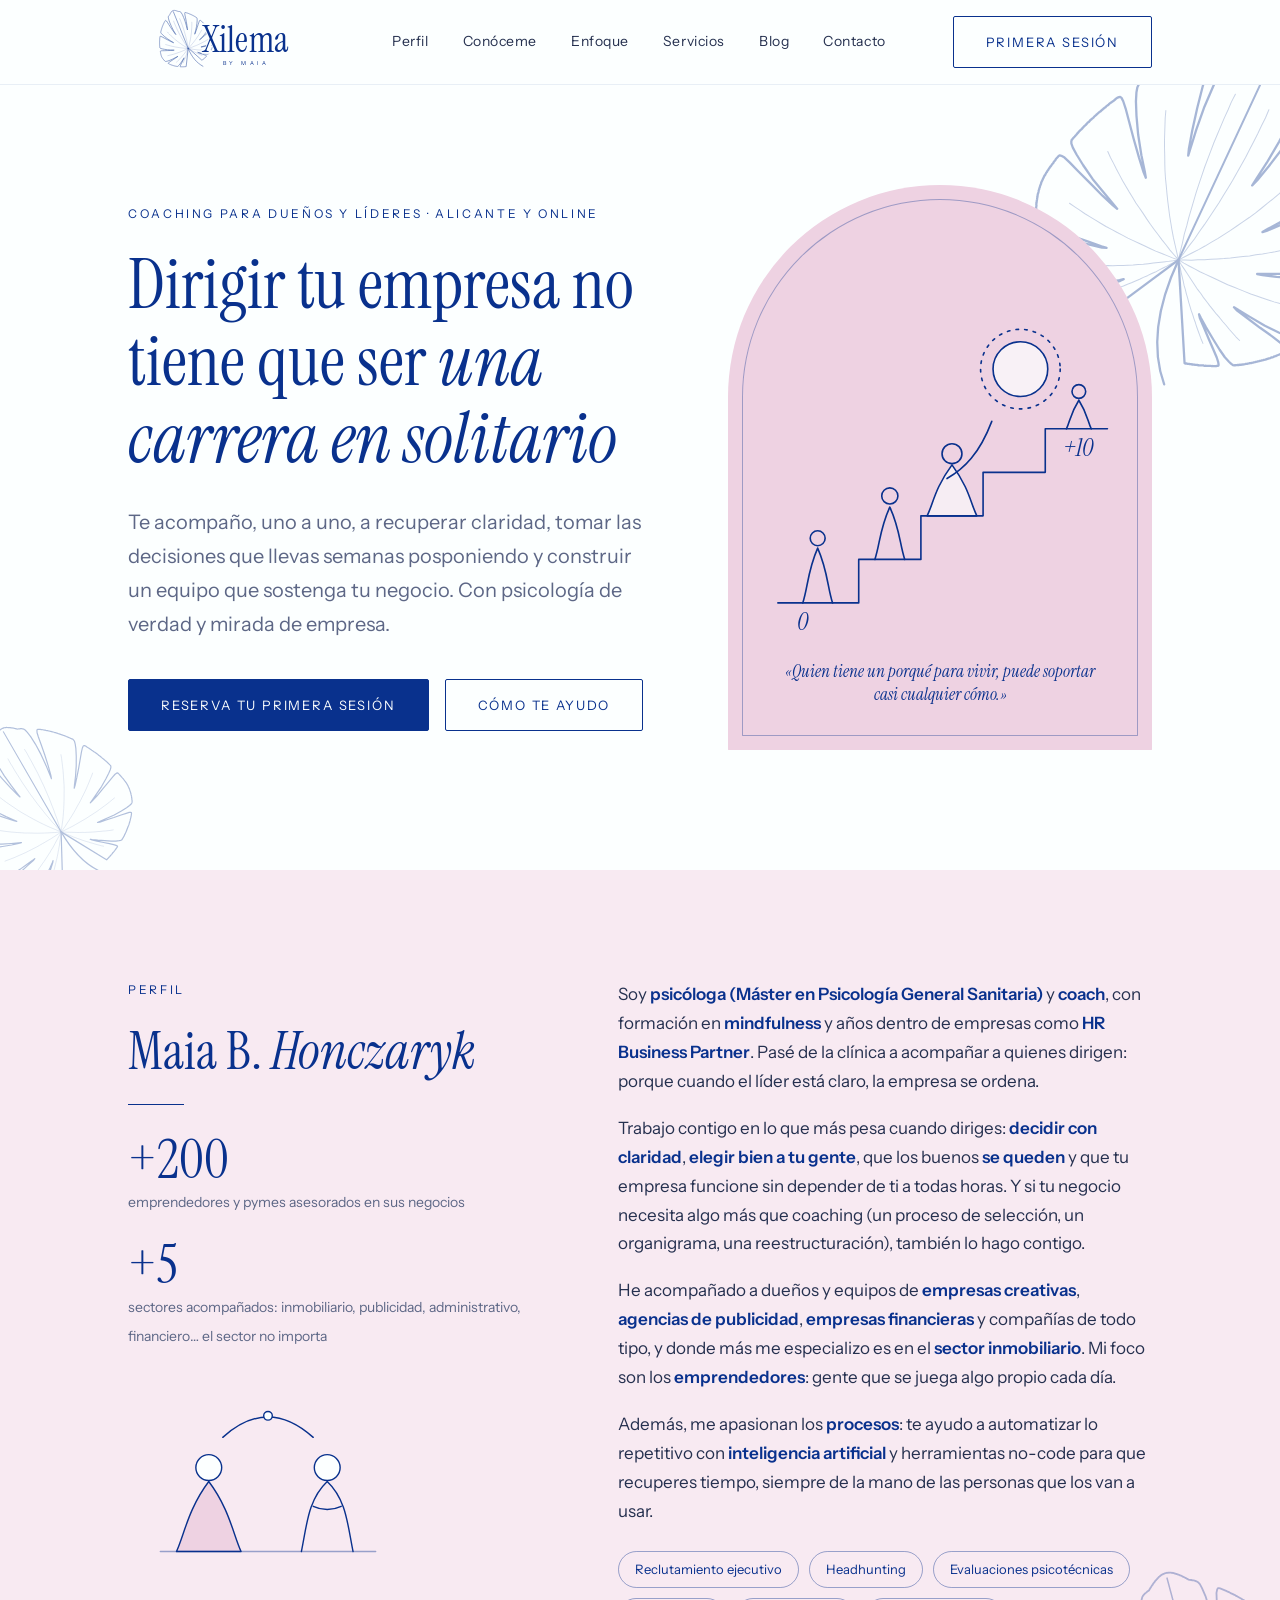
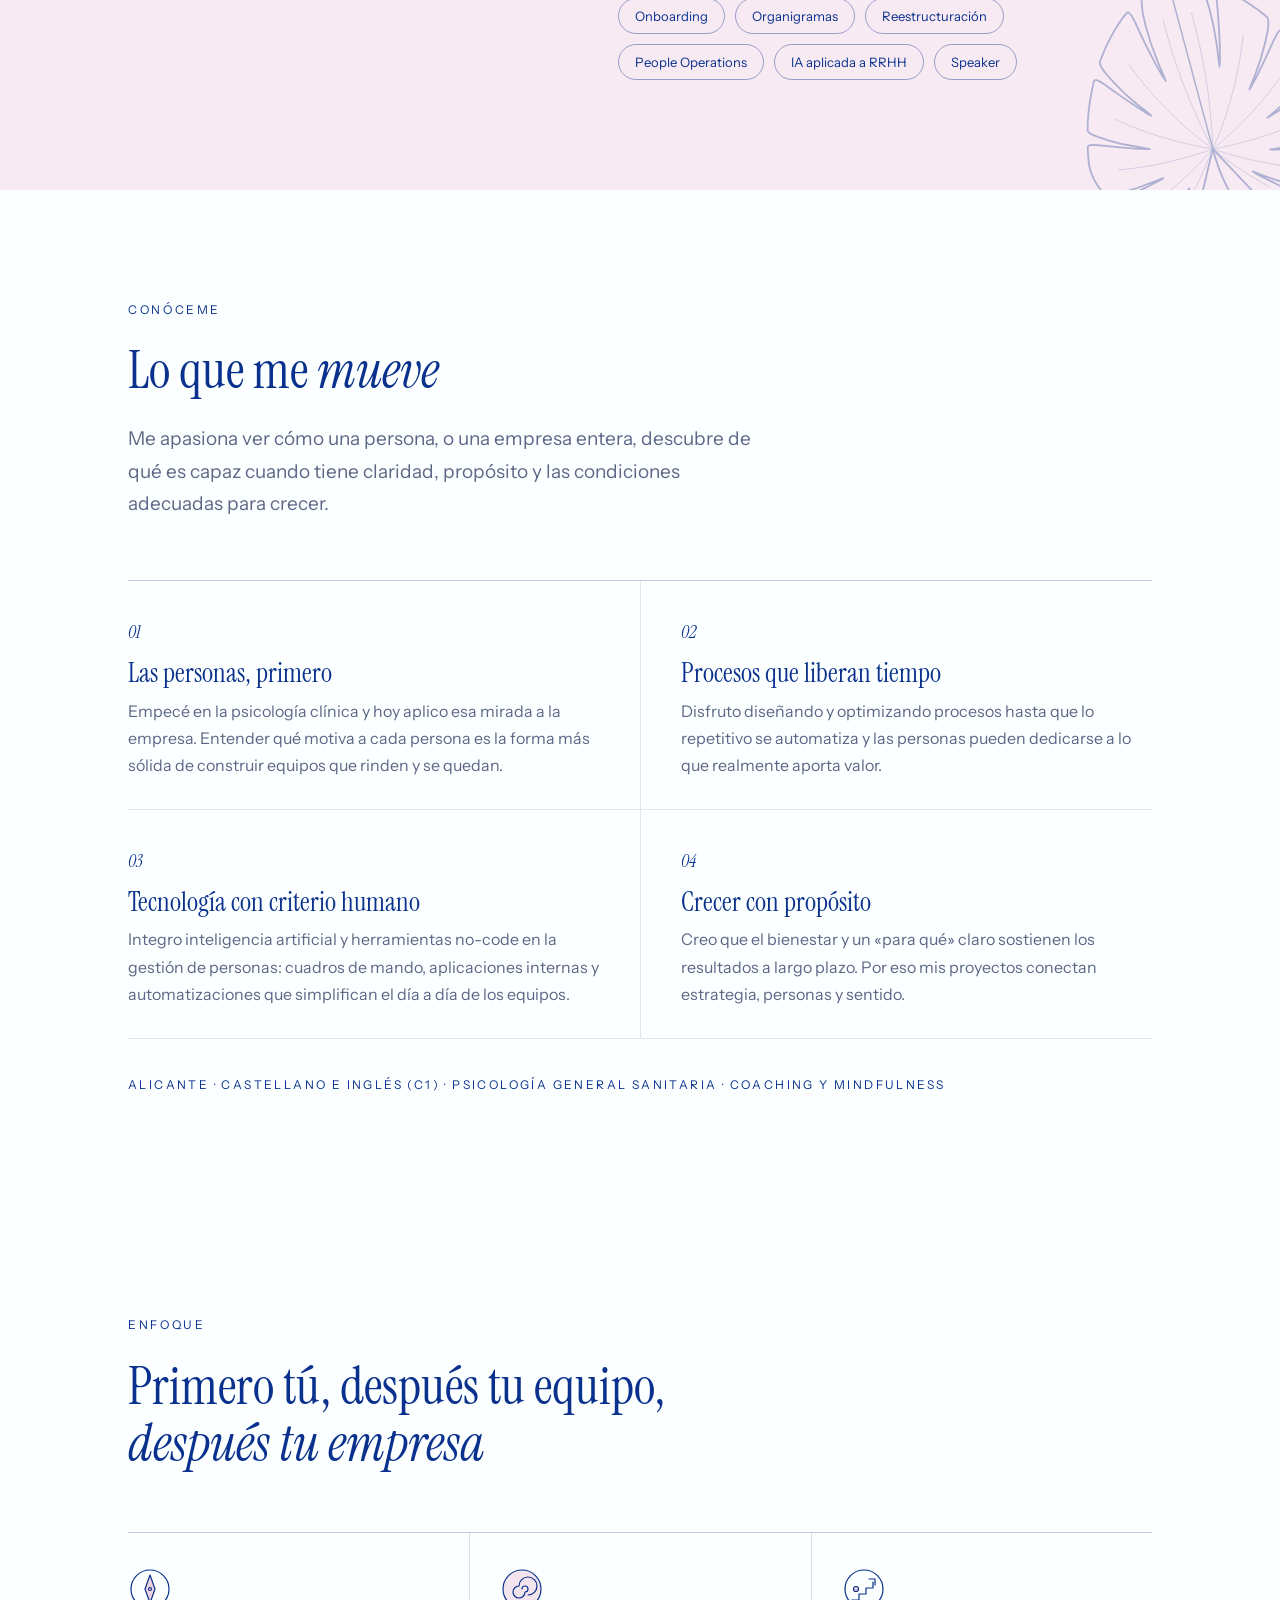
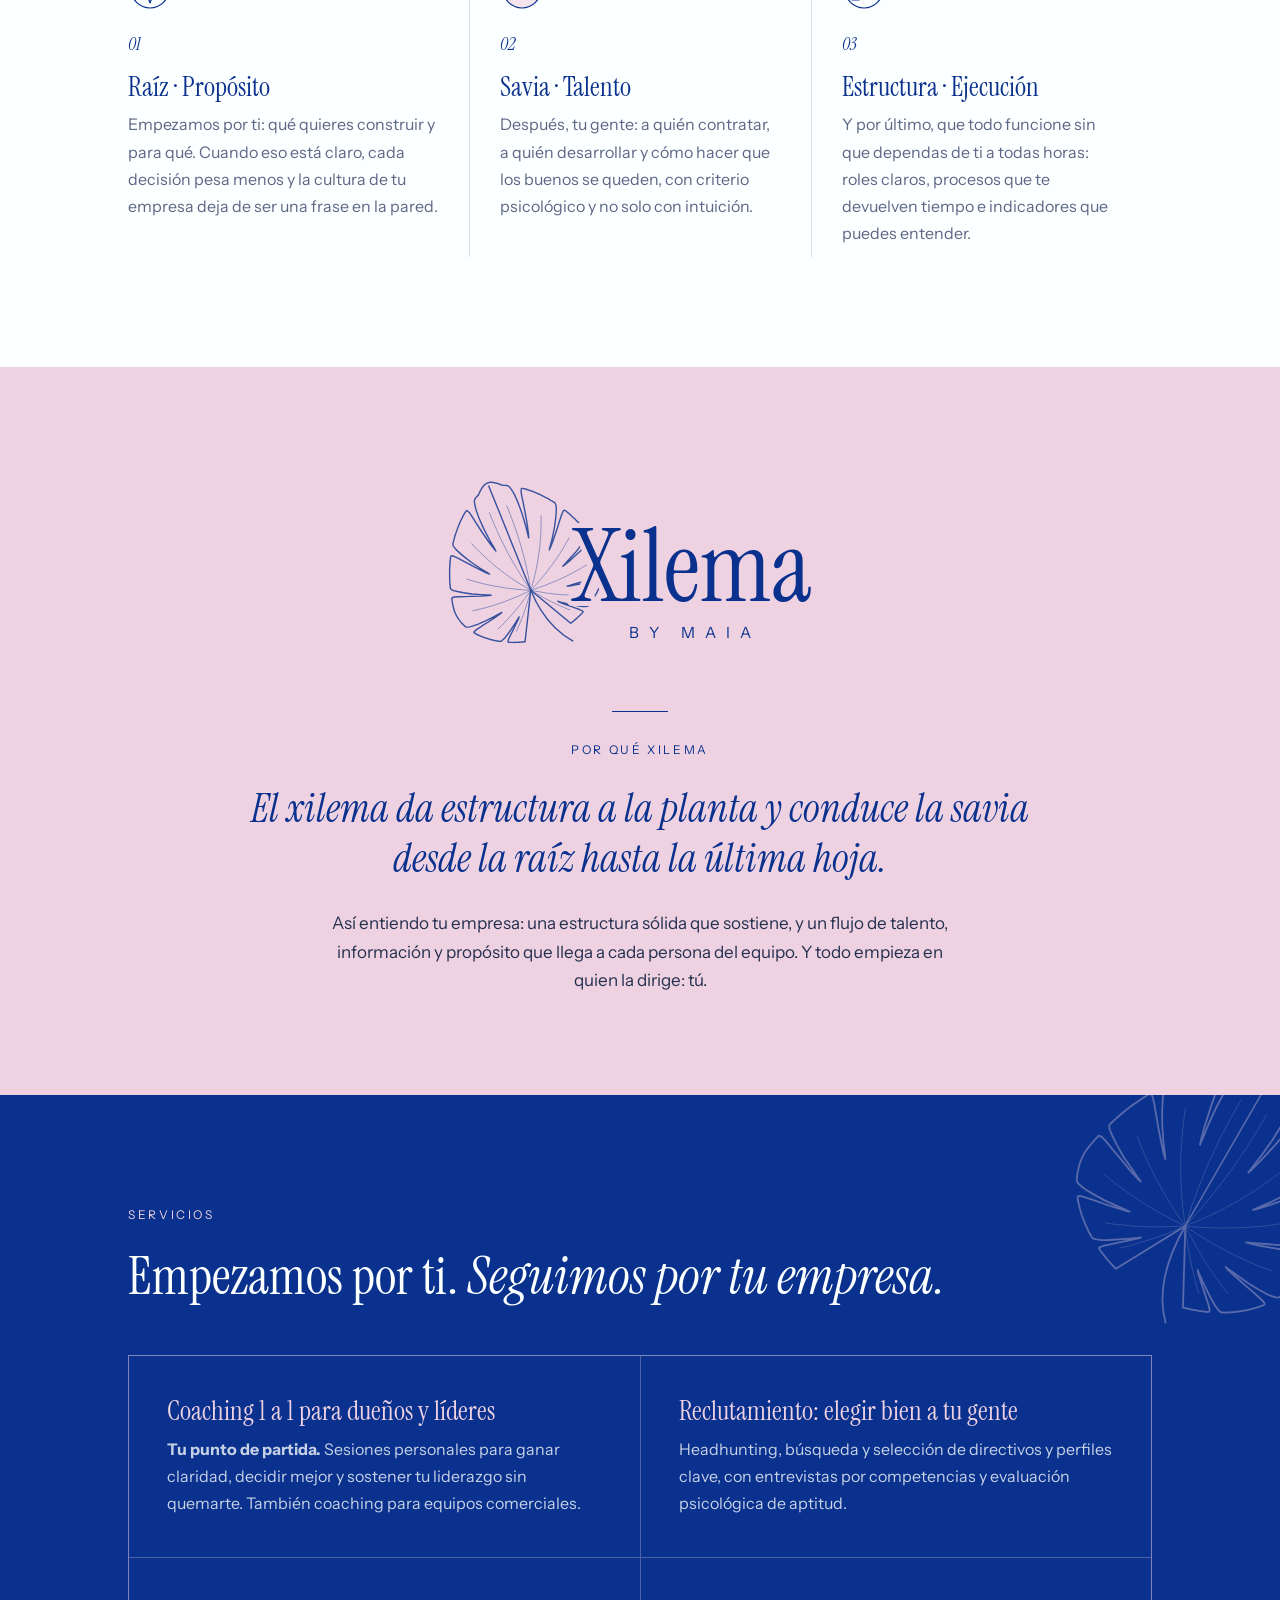
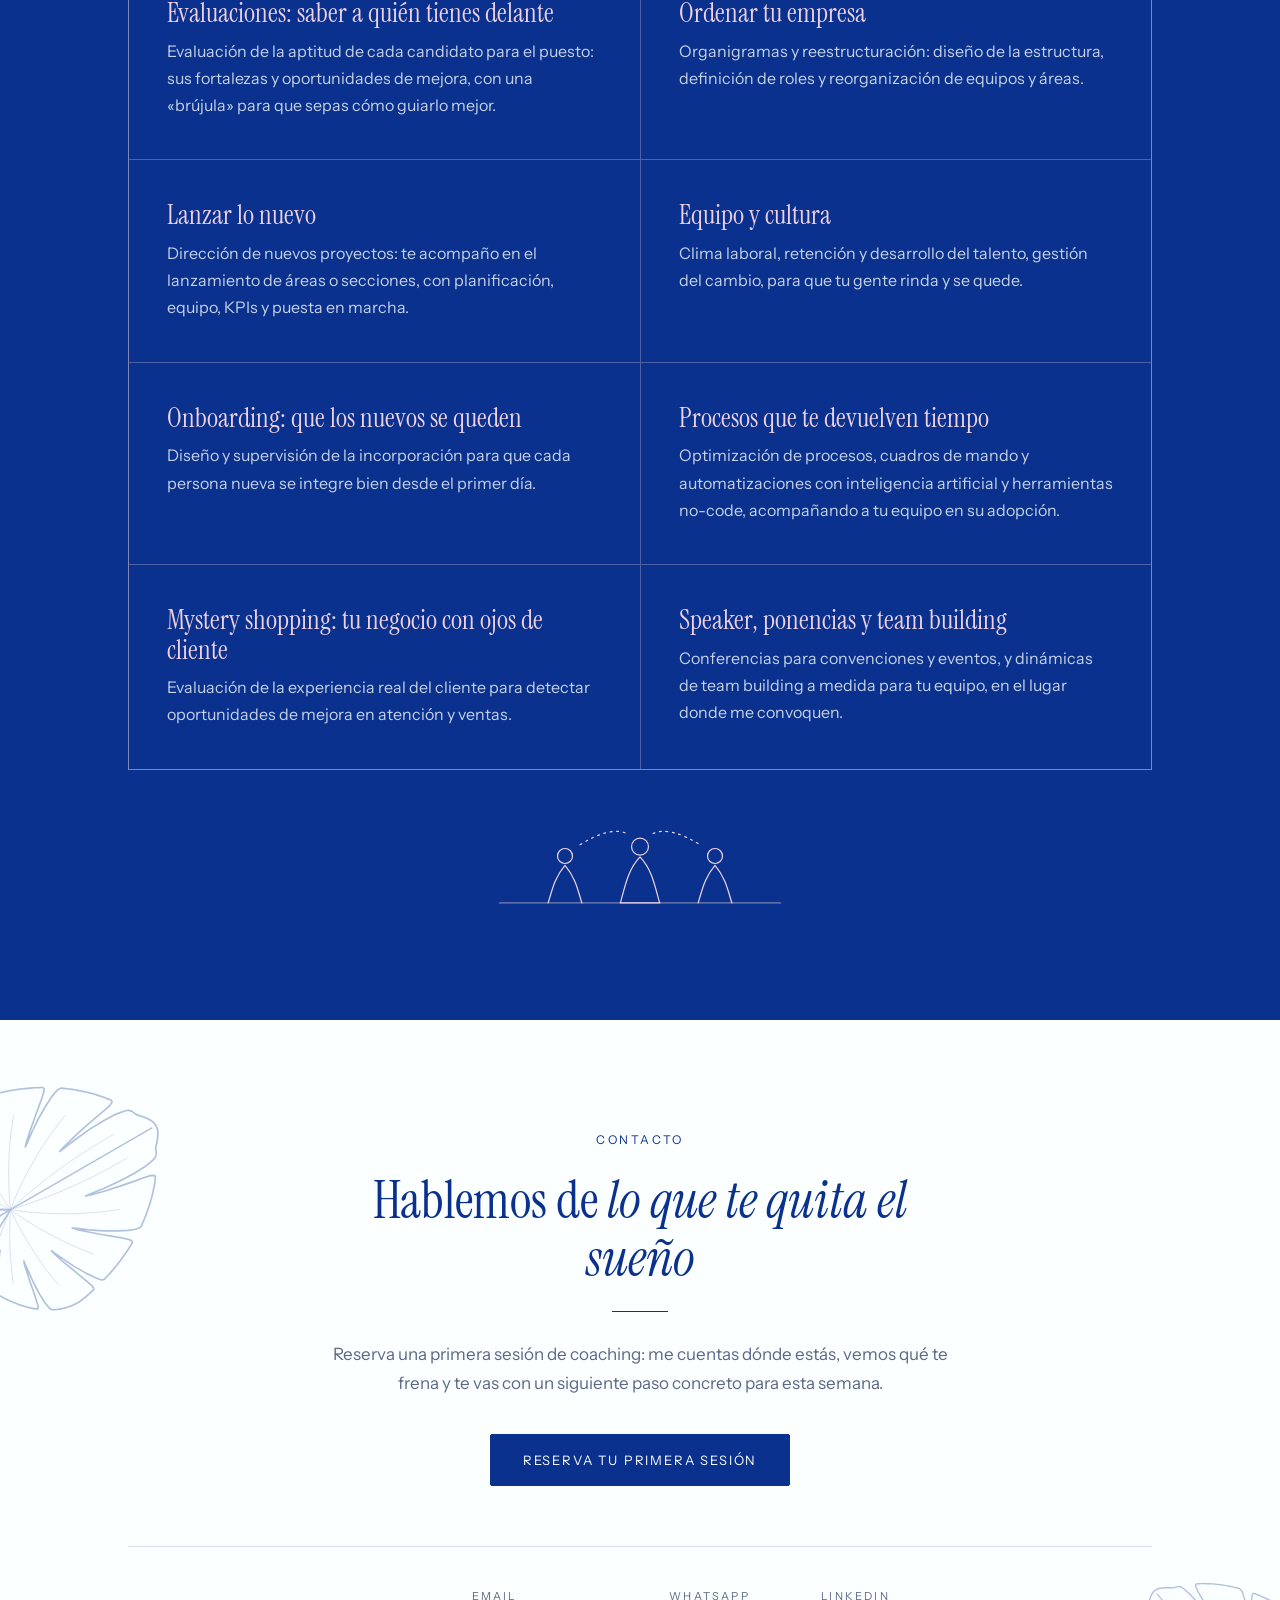
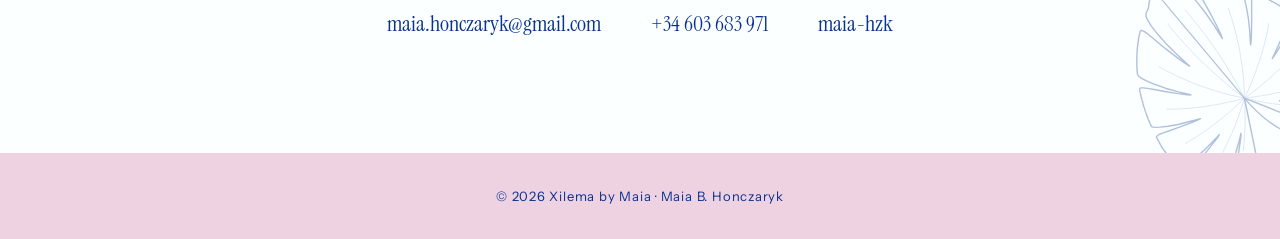
==== index.html @ 935a8e4c "Actualizar cifras de perfil y sectores en la sección sobre mí" ====
<!DOCTYPE html>
<html lang="es">
<head>
<meta charset="UTF-8">
<meta name="viewport" content="width=device-width,initial-scale=1">
<title>Xilema by Maia · Coaching para dueños y líderes de empresa en Alicante</title>
<meta name="description" content="Coaching 1 a 1 para dueños, fundadores y líderes de empresa en Alicante y online. Psicóloga y consultora de personas: te acompaño a decidir mejor, elegir bien a tu gente y ordenar tu empresa.">
<meta name="author" content="Maia B. Honczaryk">
<meta property="og:type" content="website">
<meta property="og:title" content="Xilema by Maia · Lleva tu empresa al siguiente nivel">
<meta property="og:description" content="Coaching 1 a 1 para dueños y líderes de empresa: decide mejor, elige bien a tu gente y haz crecer tu negocio con claridad.">
<meta property="og:locale" content="es_ES">
<meta property="og:image" content="/og-image.png">
<meta property="og:image:width" content="1200">
<meta property="og:image:height" content="630">
<meta name="twitter:card" content="summary_large_image">
<meta name="twitter:title" content="Xilema by Maia · Lleva tu empresa al siguiente nivel">
<meta name="twitter:image" content="/og-image.png">
<link rel="preconnect" href="https://fonts.googleapis.com">
<link rel="preconnect" href="https://fonts.gstatic.com" crossorigin>
<link href="https://fonts.googleapis.com/css2?family=Instrument+Sans:wght@400;500;600&family=Instrument+Serif:ital@0;1&display=swap" rel="stylesheet">
<link rel="icon" type="image/svg+xml" href="logos/final/xilema-icono.svg">
<link rel="stylesheet" href="styles.css">
<link rel="stylesheet" href="mobile.css">
<script type="application/ld+json">
{
  "@context": "https://schema.org",
  "@type": "ProfessionalService",
  "name": "Xilema by Maia",
  "description": "Consultoría de recursos humanos, reclutamiento ejecutivo, organigramas, reestructuración y People Operations con IA para pymes y emprendedores.",
  "founder": {"@type": "Person", "name": "Maia B. Honczaryk", "jobTitle": "HR Business Partner y psicóloga organizacional"},
  "telephone": "+34603683971",
  "email": "maia.honczaryk@gmail.com",
  "areaServed": ["Alicante", "España"],
  "address": {"@type": "PostalAddress", "addressLocality": "Alicante", "addressCountry": "ES"},
  "sameAs": ["https://www.linkedin.com/in/maia-hzk/"],
  "knowsAbout": ["Reclutamiento ejecutivo", "Headhunting", "Evaluaciones psicotécnicas", "Onboarding", "Recursos humanos", "Organigramas", "Reestructuración", "People Operations", "Coaching ejecutivo", "Ponencias y conferencias", "Team building", "Psicología organizacional", "Inteligencia artificial en RRHH"]
}
</script>
</head>
<body>

<svg width="0" height="0" style="position:absolute" aria-hidden="true">
  <symbol id="xmark" viewBox="0 0 110 120" fill="none" stroke="currentColor" stroke-width="2" stroke-linecap="round" stroke-linejoin="round">
    <path d="M18 104C34 76 56 50 80 22"/>
    <path d="M82 104C68 80 46 54 24 24"/>
    <g transform="rotate(25 82 16)"><g transform="translate(62 -4) scale(.4)" stroke-width="3">
      <path d="M50 94C22 86 5 62 11 37C17 14 38 8 50 19C62 8 83 14 89 37C95 62 78 86 50 94Z"/>
      <path d="M50 94V22"/>
      <path d="M50 76C40 74 28 68 19 58M50 62C40 60 30 54 22 44M50 48C43 46 36 41 31 33"/>
      <path d="M50 76C60 74 72 68 81 58M50 62C60 60 70 54 78 44M50 48C57 46 64 41 69 33"/>
      <path d="M11 55C20 56 26 60 30 66M89 55C80 56 74 60 70 66"/>
      <ellipse cx="38" cy="38" rx="3" ry="6" transform="rotate(-35 38 38)"/>
      <ellipse cx="62" cy="38" rx="3" ry="6" transform="rotate(35 62 38)"/>
    </g></g>
  </symbol>
  <symbol id="xlogo" viewBox="0 0 400 150" fill="none" stroke="currentColor" stroke-linecap="round" stroke-linejoin="round"><defs><mask id="xm" maskUnits="userSpaceOnUse" x="0" y="0" width="400" height="150">
<rect width="400" height="150" fill="#fff"/>
<text x="236" y="96" text-anchor="middle" font-family="Instrument Serif,serif" font-size="72" fill="#000" stroke="#000" stroke-width="7" stroke-linejoin="round">Xilema</text>
</mask></defs><g mask="url(#xm)" opacity=".8"><g transform="translate(122 88) rotate(-22) scale(1.18) translate(-50 -76)">
<path d="M50.0 76.0 L35.1 103.6 L34.9 103.6 L34.7 103.5 L34.5 103.4 L34.2 103.4 L34.0 103.3 L33.8 103.2 L33.6 103.2 L33.4 103.1 L33.1 103.0 L32.9 103.0 L32.7 102.9 L32.4 102.8 L32.2 102.7 L32.0 102.7 L31.8 102.6 L31.5 102.5 L31.3 102.4 L31.1 102.4 L30.8 102.3 L30.6 102.2 L30.4 102.1 L30.1 102.0 L29.9 101.9 L29.7 101.8 L29.4 101.8 L29.2 101.7 L29.0 101.6 L28.7 101.5 L28.5 101.4 L28.3 101.3 L28.0 101.2 L27.8 101.1 L27.6 101.0 L27.3 100.9 L27.1 100.8 L26.8 100.7 L26.6 100.6 L26.4 100.5 L26.1 100.4 L25.9 100.2 L25.7 100.1 L25.5 99.9 L25.6 99.6 L26.0 99.0 L27.0 97.9 L28.9 96.2 L31.5 93.9 L34.4 91.3 L36.7 89.2 L37.4 88.3 L36.4 89.1 L33.8 91.0 L30.4 93.3 L27.2 95.4 L24.8 96.8 L23.1 97.5 L22.2 97.8 L21.6 97.9 L21.2 97.8 L21.0 97.7 L20.7 97.5 L20.4 97.4 L20.2 97.2 L19.9 97.1 L19.7 96.9 L19.4 96.8 L19.2 96.6 L18.9 96.5 L18.7 96.3 L18.4 96.1 L18.2 95.9 L17.9 95.8 L17.7 95.6 L17.4 95.4 L17.2 95.2 L16.9 95.1 L16.7 94.9 L16.4 94.7 L16.2 94.5 L15.9 94.3 L15.7 94.1 L15.4 93.9 L15.2 93.7 L14.9 93.5 L14.7 93.3 L14.4 93.1 L14.2 92.9 L13.9 92.7 L13.7 92.5 L13.4 92.3 L13.2 92.1 L12.9 91.8 L12.7 91.6 L12.5 91.4 L12.2 91.2 L12.0 90.9 L11.7 90.7 L11.5 90.5 L11.3 90.2 L11.0 90.0 L10.8 89.7 L10.6 89.5 L10.3 89.2 L10.1 89.0 L9.9 88.7 L9.6 88.5 L9.4 88.2 L9.2 87.9 L9.0 87.7 L8.8 87.4 L8.6 87.1 L8.5 86.8 L8.8 86.5 L9.6 86.1 L11.4 85.7 L14.5 85.0 L18.9 84.2 L23.6 83.2 L27.4 82.4 L28.7 81.9 L27.1 82.1 L23.1 82.5 L18.0 83.0 L13.2 83.1 L9.6 83.0 L7.4 82.7 L6.1 82.4 L5.5 82.1 L5.2 81.8 L5.0 81.5 L4.8 81.2 L4.6 80.8 L4.5 80.5 L4.4 80.2 L4.2 79.9 L4.1 79.5 L4.0 79.2 L3.8 78.9 L3.7 78.5 L3.6 78.2 L3.5 77.9 L3.4 77.5 L3.3 77.2 L3.2 76.8 L3.1 76.5 L3.0 76.2 L2.9 75.8 L2.9 75.5 L2.8 75.1 L2.7 74.8 L2.7 74.5 L2.6 74.1 L2.6 73.8 L2.5 73.4 L2.5 73.1 L2.5 72.7 L2.4 72.4 L2.4 72.0 L2.4 71.7 L2.4 71.4 L2.4 71.0 L2.4 70.7 L2.4 70.3 L2.4 70.0 L2.5 69.7 L2.5 69.3 L2.5 69.0 L2.6 68.7 L2.6 68.3 L2.7 68.0 L2.7 67.7 L2.8 67.3 L2.8 67.0 L2.9 66.7 L3.0 66.3 L3.0 66.0 L3.1 65.7 L3.2 65.4 L3.2 65.0 L3.3 64.7 L3.4 64.4 L3.4 64.0 L3.5 63.7 L3.6 63.4 L3.7 63.0 L3.8 62.7 L4.0 62.5 L4.5 62.4 L5.6 62.5 L7.7 63.2 L11.1 64.5 L15.8 66.2 L20.9 68.1 L25.0 69.4 L26.6 69.8 L25.1 69.1 L21.1 67.2 L16.1 64.8 L11.7 62.2 L8.5 60.1 L6.6 58.7 L5.7 57.8 L5.4 57.2 L5.3 56.7 L5.4 56.4 L5.5 56.0 L5.6 55.7 L5.7 55.4 L5.8 55.0 L5.9 54.7 L6.0 54.3 L6.1 54.0 L6.2 53.7 L6.3 53.3 L6.4 53.0 L6.6 52.6 L6.7 52.3 L6.8 52.0 L6.9 51.6 L7.0 51.3 L7.2 50.9 L7.3 50.6 L7.4 50.3 L7.5 49.9 L7.7 49.6 L7.8 49.2 L7.9 48.9 L8.1 48.5 L8.2 48.2 L8.4 47.9 L8.5 47.5 L8.6 47.2 L8.8 46.8 L8.9 46.5 L9.1 46.1 L9.2 45.8 L9.4 45.4 L9.6 45.1 L9.7 44.8 L9.9 44.4 L10.0 44.1 L10.2 43.7 L10.4 43.4 L10.5 43.0 L10.7 42.7 L10.9 42.3 L11.0 42.0 L11.2 41.6 L11.4 41.3 L11.6 40.9 L11.8 40.6 L12.0 40.2 L12.1 39.9 L12.3 39.5 L12.5 39.2 L12.8 38.9 L13.1 38.7 L13.6 38.8 L14.5 39.5 L16.1 41.2 L18.6 44.2 L22.1 48.4 L26.0 52.9 L29.2 56.4 L30.5 57.6 L29.4 56.0 L26.4 52.0 L22.9 46.8 L20.0 41.8 L18.0 37.9 L17.0 35.4 L16.6 33.9 L16.6 33.1 L16.7 32.5 L16.9 32.1 L17.2 31.8 L17.4 31.4 L17.7 31.1 L17.9 30.7 L18.2 30.4 L18.5 30.0 L18.7 29.7 L19.0 29.3 L19.3 29.0 L19.5 28.6 L19.8 28.3 L20.1 27.9 L20.4 27.6 L20.7 27.2 L21.0 26.9 L21.3 26.5 L21.6 26.2 L21.9 25.8 L22.2 25.5 L22.5 25.2 L22.8 24.8 L23.1 24.5 L23.4 24.1 L23.7 23.8 L24.1 23.5 L24.4 23.1 L24.7 22.8 L25.0 22.5 L25.4 22.1 L25.7 21.8 L26.1 21.5 L26.4 21.1 L26.8 20.8 L27.1 20.5 L27.5 20.2 L27.9 19.9 L28.2 19.5 L28.6 19.2 L29.0 18.9 L29.3 18.6 L29.7 18.3 L30.1 18.0 L30.5 17.7 L30.9 17.4 L31.3 17.1 L31.7 16.9 L32.1 16.8 L32.5 17.2 L33.1 18.4 L33.7 21.0 L34.5 25.6 L35.7 31.9 L37.2 38.7 L38.6 44.1 L39.3 46.1 L39.0 43.8 L38.2 38.0 L37.5 30.6 L37.3 23.7 L37.5 18.5 L38.0 15.2 L38.4 13.5 L38.9 12.6 L39.4 12.1 L39.8 11.8 L40.3 11.5 L40.8 11.3 L41.2 11.1 L41.7 10.9 L42.2 10.7 L42.3 10.5 L42.5 10.3 L42.7 10.2 L42.8 10.0 L43.0 9.9 L43.2 9.7 L43.4 9.5 L43.5 9.4 L43.7 9.2 L43.9 9.1 L44.0 9.0 L44.2 8.8 L44.3 8.7 L44.5 8.5 L44.7 8.4 L44.8 8.3 L45.0 8.2 L45.2 8.0 L45.3 7.9 L45.5 7.8 L45.6 7.7 L45.8 7.6 L45.9 7.5 L46.1 7.4 L46.3 7.3 L46.4 7.2 L46.6 7.1 L46.7 7.0 L46.9 6.9 L47.0 6.8 L47.2 6.7 L47.3 6.7 L47.5 6.6 L47.6 6.5 L47.8 6.5 L47.9 6.4 L48.1 6.3 L48.2 6.3 L48.4 6.2 L48.5 6.2 L48.7 6.2 L48.8 6.1 L49.0 6.1 L49.1 6.1 L49.3 6.1 L49.4 6.0 L49.6 6.0 L49.7 6.0 L49.9 6.0 L50.0 6.0 L50.1 6.0 L50.3 6.0 L50.4 6.0 L50.6 6.0 L50.7 6.1 L50.9 6.1 L51.0 6.1 L51.2 6.1 L51.3 6.2 L51.5 6.2 L51.6 6.2 L51.8 6.3 L51.9 6.3 L52.1 6.4 L52.2 6.5 L52.4 6.5 L52.5 6.6 L52.7 6.7 L52.8 6.7 L53.0 6.8 L53.1 6.9 L53.3 7.0 L53.4 7.1 L53.6 7.2 L53.7 7.3 L53.9 7.4 L54.1 7.5 L54.2 7.6 L54.4 7.7 L54.5 7.8 L54.7 7.9 L54.8 8.0 L55.0 8.2 L55.2 8.3 L55.3 8.4 L55.5 8.5 L55.7 8.7 L55.8 8.8 L56.0 9.0 L56.1 9.1 L56.3 9.2 L56.5 9.4 L56.6 9.5 L56.8 9.7 L57.0 9.9 L57.2 10.0 L57.3 10.2 L57.5 10.3 L57.7 10.5 L57.8 10.7 L58.3 10.9 L58.8 11.1 L59.2 11.3 L59.7 11.5 L60.2 11.8 L60.6 12.1 L61.1 12.6 L61.6 13.5 L62.0 15.2 L62.5 18.5 L62.7 23.7 L62.5 30.6 L61.8 38.0 L61.0 43.8 L60.7 46.1 L61.4 44.1 L62.8 38.7 L64.3 31.9 L65.5 25.6 L66.3 21.0 L66.9 18.4 L67.5 17.2 L67.9 16.8 L68.3 16.9 L68.7 17.1 L69.1 17.4 L69.5 17.7 L69.9 18.0 L70.3 18.3 L70.7 18.6 L71.0 18.9 L71.4 19.2 L71.8 19.5 L72.1 19.9 L72.5 20.2 L72.9 20.5 L73.2 20.8 L73.6 21.1 L73.9 21.5 L74.3 21.8 L74.6 22.1 L75.0 22.5 L75.3 22.8 L75.6 23.1 L75.9 23.5 L76.3 23.8 L76.6 24.1 L76.9 24.5 L77.2 24.8 L77.5 25.2 L77.8 25.5 L78.1 25.8 L78.4 26.2 L78.7 26.5 L79.0 26.9 L79.3 27.2 L79.6 27.6 L79.9 27.9 L80.2 28.3 L80.5 28.6 L80.7 29.0 L81.0 29.3 L81.3 29.7 L81.5 30.0 L81.8 30.4 L82.1 30.7 L82.3 31.1 L82.6 31.4 L82.8 31.8 L83.1 32.1 L83.3 32.5 L83.4 33.1 L83.4 33.9 L83.0 35.4 L82.0 37.9 L80.0 41.8 L77.1 46.8 L73.6 52.0 L70.6 56.0 L69.5 57.6 L70.8 56.4 L74.0 52.9 L77.9 48.4 L81.4 44.2 L83.9 41.2 L85.5 39.5 L86.4 38.8 L86.9 38.7 L87.2 38.9 L87.5 39.2 L87.7 39.5 L87.9 39.9 L88.0 40.2 L88.2 40.6 L88.4 40.9 L88.6 41.3 L88.8 41.6 L89.0 42.0 L89.1 42.3 L89.3 42.7 L89.5 43.0 L89.6 43.4 L89.8 43.7 L90.0 44.1 L90.1 44.4 L90.3 44.8 L90.4 45.1 L90.6 45.4 L90.8 45.8 L90.9 46.1 L91.1 46.5 L91.2 46.8 L91.4 47.2 L91.5 47.5 L91.6 47.9 L91.8 48.2 L91.9 48.5 L92.1 48.9 L92.2 49.2 L92.3 49.6 L92.5 49.9 L92.6 50.3 L92.7 50.6 L92.8 50.9 L93.0 51.3 L93.1 51.6 L93.2 52.0 L93.3 52.3 L93.4 52.6 L93.6 53.0 L93.7 53.3 L93.8 53.7 L93.9 54.0 L94.0 54.3 L94.1 54.7 L94.2 55.0 L94.3 55.4 L94.4 55.7 L94.5 56.0 L94.6 56.4 L94.7 56.7 L94.6 57.2 L94.3 57.8 L93.4 58.7 L91.5 60.1 L88.3 62.2 L83.9 64.8 L78.9 67.2 L74.9 69.1 L73.4 69.8 L75.0 69.4 L79.1 68.1 L84.2 66.2 L88.9 64.5 L92.3 63.2 L94.4 62.5 L95.5 62.4 L96.0 62.5 L96.2 62.7 L96.3 63.0 L96.4 63.4 L96.5 63.7 L96.6 64.0 L96.6 64.4 L96.7 64.7 L96.8 65.0 L96.8 65.4 L96.9 65.7 L97.0 66.0 L97.0 66.3 L97.1 66.7 L97.2 67.0 L97.2 67.3 L97.3 67.7 L97.3 68.0 L97.4 68.3 L97.4 68.7 L97.5 69.0 L97.5 69.3 L97.5 69.7 L97.6 70.0 L97.6 70.3 L97.6 70.7 L97.6 71.0 L97.6 71.4 L97.6 71.7 L97.6 72.0 L97.6 72.4 L97.5 72.7 L97.5 73.1 L97.5 73.4 L97.4 73.8 L97.4 74.1 L97.3 74.5 L97.3 74.8 L97.2 75.1 L97.1 75.5 L97.1 75.8 L97.0 76.2 L96.9 76.5 L96.8 76.8 L96.7 77.2 L96.6 77.5 L96.5 77.9 L96.4 78.2 L96.3 78.5 L96.2 78.9 L96.0 79.2 L95.9 79.5 L95.8 79.9 L95.6 80.2 L95.5 80.5 L95.4 80.8 L95.2 81.2 L95.0 81.5 L94.8 81.8 L94.5 82.1 L93.9 82.4 L92.6 82.7 L90.4 83.0 L86.8 83.1 L82.0 83.0 L76.9 82.5 L72.9 82.1 L71.3 81.9 L72.6 82.4 L76.4 83.2 L81.1 84.2 L85.5 85.0 L88.6 85.7 L90.4 86.1 L91.2 86.5 L91.5 86.8 L91.4 87.1 L91.2 87.4 L91.0 87.7 L90.8 87.9 L90.6 88.2 L90.4 88.5 L90.1 88.7 L89.9 89.0 L89.7 89.2 L89.4 89.5 L89.2 89.7 L89.0 90.0 L88.7 90.2 L88.5 90.5 L88.3 90.7 L88.0 90.9 L87.8 91.2 L87.5 91.4 L87.3 91.6 L87.1 91.8 L86.8 92.1 L86.6 92.3 L86.3 92.5 L86.1 92.7 L85.8 92.9 L85.6 93.1 L85.3 93.3 L85.1 93.5 L84.8 93.7 L84.6 93.9 L84.3 94.1 L84.1 94.3 L83.8 94.5 L83.6 94.7 L83.3 94.9 L83.1 95.1 L82.8 95.2 L82.6 95.4 L82.3 95.6 L82.1 95.8 L81.8 95.9 L81.6 96.1 L81.3 96.3 L81.1 96.5 L80.8 96.6 L80.6 96.8 L80.3 96.9 L80.1 97.1 L79.8 97.2 L79.6 97.4 L79.3 97.5 L79.0 97.7 L78.8 97.8 L78.4 97.9 L77.8 97.8 L76.9 97.5 L75.2 96.8 L72.8 95.4 L69.6 93.3 L66.2 91.0 L63.6 89.1 L62.6 88.3 L63.3 89.2 L65.6 91.3 L68.5 93.9 L71.1 96.2 L73.0 97.9 L74.0 99.0 L74.4 99.6 L74.5 99.9 L74.3 100.1 L74.1 100.2 L73.9 100.4 L73.6 100.5 L73.4 100.6 L73.2 100.7 L72.9 100.8 L72.7 100.9 L72.4 101.0 L72.2 101.1 L72.0 101.2 L71.7 101.3 L71.5 101.4 L71.3 101.5 L71.0 101.6 L70.8 101.7 L70.6 101.8 L70.3 101.8 L70.1 101.9 L69.9 102.0 L69.6 102.1 L69.4 102.2 L69.2 102.3 L68.9 102.4 L68.7 102.4 L68.5 102.5 L68.2 102.6 L68.0 102.7 L67.8 102.7 L67.6 102.8 L67.3 102.9 L67.1 103.0 L66.9 103.0 L66.6 103.1 L66.4 103.2 L66.2 103.2 L66.0 103.3 L65.8 103.4 L65.5 103.4 L65.3 103.5 L65.1 103.6 L64.9 103.6 Z" stroke-width="0.847"/>
<path d="M50.0 76.0 L49.4 73.4 L48.9 70.8 L48.3 68.2 L47.9 65.6 L47.4 63.0 L47.0 60.4 L46.6 57.7 L46.2 55.1 L45.9 52.5 L45.6 49.8 L45.3 47.2 L45.1 44.5 L44.9 41.9 L44.7 39.2 L44.6 36.5 L44.5 33.9 L44.4 31.2 L44.4 28.5 L44.3 25.9 L44.4 23.2 M50.0 76.0 L48.6 74.2 L47.2 72.4 L45.8 70.6 L44.5 68.8 L43.2 66.9 L41.9 65.0 L40.7 63.1 L39.5 61.2 L38.3 59.2 L37.2 57.3 L36.0 55.3 L34.9 53.3 L33.9 51.3 L32.9 49.2 L31.9 47.2 L30.9 45.1 L30.0 43.0 L29.1 40.9 L28.2 38.8 L27.4 36.6 M50.0 76.0 L48.2 75.2 L46.4 74.4 L44.7 73.5 L42.9 72.6 L41.2 71.7 L39.5 70.8 L37.7 69.8 L36.0 68.8 L34.4 67.8 L32.7 66.8 L31.0 65.8 L29.4 64.7 L27.7 63.6 L26.1 62.5 L24.5 61.4 L22.9 60.2 L21.3 59.0 L19.8 57.8 L18.2 56.6 L16.7 55.3 M50.0 76.0 L48.1 76.2 L46.3 76.3 L44.4 76.4 L42.6 76.5 L40.7 76.5 L38.8 76.5 L37.0 76.5 L35.1 76.5 L33.3 76.5 L31.4 76.4 L29.5 76.3 L27.7 76.2 L25.8 76.1 L23.9 75.9 L22.1 75.7 L20.2 75.5 L18.4 75.3 L16.5 75.0 L14.7 74.7 L12.8 74.4 M50.0 76.0 L48.7 76.9 L47.4 77.7 L46.1 78.5 L44.8 79.3 L43.5 80.1 L42.2 80.9 L40.9 81.7 L39.5 82.4 L38.2 83.2 L36.8 83.9 L35.5 84.6 L34.1 85.3 L32.7 86.0 L31.3 86.6 L29.9 87.3 L28.5 87.9 L27.1 88.6 L25.7 89.2 L24.3 89.8 L22.9 90.3 M50.0 76.0 L49.2 77.1 L48.4 78.1 L47.6 79.2 L46.8 80.2 L46.0 81.2 L45.2 82.3 L44.3 83.3 L43.5 84.3 L42.6 85.3 L41.8 86.3 L40.9 87.3 L40.0 88.3 L39.1 89.2 L38.2 90.2 L37.3 91.1 L36.4 92.1 L35.5 93.0 L34.5 94.0 L33.6 94.9 L32.6 95.8 M50.0 76.0 L50.6 73.4 L51.1 70.8 L51.7 68.2 L52.1 65.6 L52.6 63.0 L53.0 60.4 L53.4 57.7 L53.8 55.1 L54.1 52.5 L54.4 49.8 L54.7 47.2 L54.9 44.5 L55.1 41.9 L55.3 39.2 L55.4 36.5 L55.5 33.9 L55.6 31.2 L55.6 28.5 L55.7 25.9 L55.6 23.2 M50.0 76.0 L51.4 74.2 L52.8 72.4 L54.2 70.6 L55.5 68.8 L56.8 66.9 L58.1 65.0 L59.3 63.1 L60.5 61.2 L61.7 59.2 L62.8 57.3 L64.0 55.3 L65.1 53.3 L66.1 51.3 L67.1 49.2 L68.1 47.2 L69.1 45.1 L70.0 43.0 L70.9 40.9 L71.8 38.8 L72.6 36.6 M50.0 76.0 L51.8 75.2 L53.6 74.4 L55.3 73.5 L57.1 72.6 L58.8 71.7 L60.5 70.8 L62.3 69.8 L64.0 68.8 L65.6 67.8 L67.3 66.8 L69.0 65.8 L70.6 64.7 L72.3 63.6 L73.9 62.5 L75.5 61.4 L77.1 60.2 L78.7 59.0 L80.2 57.8 L81.8 56.6 L83.3 55.3 M50.0 76.0 L51.9 76.2 L53.7 76.3 L55.6 76.4 L57.4 76.5 L59.3 76.5 L61.2 76.5 L63.0 76.5 L64.9 76.5 L66.7 76.5 L68.6 76.4 L70.5 76.3 L72.3 76.2 L74.2 76.1 L76.1 75.9 L77.9 75.7 L79.8 75.5 L81.6 75.3 L83.5 75.0 L85.3 74.7 L87.2 74.4 M50.0 76.0 L51.3 76.9 L52.6 77.7 L53.9 78.5 L55.2 79.3 L56.5 80.1 L57.8 80.9 L59.1 81.7 L60.5 82.4 L61.8 83.2 L63.2 83.9 L64.5 84.6 L65.9 85.3 L67.3 86.0 L68.7 86.6 L70.1 87.3 L71.5 87.9 L72.9 88.6 L74.3 89.2 L75.7 89.8 L77.1 90.3 M50.0 76.0 L50.8 77.1 L51.6 78.1 L52.4 79.2 L53.2 80.2 L54.0 81.2 L54.8 82.3 L55.7 83.3 L56.5 84.3 L57.4 85.3 L58.2 86.3 L59.1 87.3 L60.0 88.3 L60.9 89.2 L61.8 90.2 L62.7 91.1 L63.6 92.1 L64.5 93.0 L65.5 94.0 L66.4 94.9 L67.4 95.8" stroke-width="0.508" stroke-opacity=".55"/>
<path d="M50 76 V8" stroke-width="0.847"/>
<path d="M50 76 C50 92 54 104 62 114" stroke-width="0.847"/>
</g></g><text x="236" y="96" text-anchor="middle" font-family="Instrument Serif,serif" font-size="72" fill="currentColor" stroke="none">Xilema</text>
<text x="239" y="122" text-anchor="middle" font-family="Instrument Sans,sans-serif" font-size="11" letter-spacing="7" fill="currentColor" stroke="none">BY MAIA</text></symbol>
  <symbol id="monstera" viewBox="0 0 100 114" fill="none" stroke="currentColor" stroke-linecap="round" stroke-linejoin="round"><path d="M50.0 76.0 L35.1 103.6 L34.9 103.6 L34.7 103.5 L34.5 103.4 L34.2 103.4 L34.0 103.3 L33.8 103.2 L33.6 103.2 L33.4 103.1 L33.1 103.0 L32.9 103.0 L32.7 102.9 L32.4 102.8 L32.2 102.7 L32.0 102.7 L31.8 102.6 L31.5 102.5 L31.3 102.4 L31.1 102.4 L30.8 102.3 L30.6 102.2 L30.4 102.1 L30.1 102.0 L29.9 101.9 L29.7 101.8 L29.4 101.8 L29.2 101.7 L29.0 101.6 L28.7 101.5 L28.5 101.4 L28.3 101.3 L28.0 101.2 L27.8 101.1 L27.6 101.0 L27.3 100.9 L27.1 100.8 L26.8 100.7 L26.6 100.6 L26.4 100.5 L26.1 100.4 L25.9 100.2 L25.7 100.1 L25.5 99.9 L25.6 99.6 L26.0 99.0 L27.0 97.9 L28.9 96.2 L31.5 93.9 L34.4 91.3 L36.7 89.2 L37.4 88.3 L36.4 89.1 L33.8 91.0 L30.4 93.3 L27.2 95.4 L24.8 96.8 L23.1 97.5 L22.2 97.8 L21.6 97.9 L21.2 97.8 L21.0 97.7 L20.7 97.5 L20.4 97.4 L20.2 97.2 L19.9 97.1 L19.7 96.9 L19.4 96.8 L19.2 96.6 L18.9 96.5 L18.7 96.3 L18.4 96.1 L18.2 95.9 L17.9 95.8 L17.7 95.6 L17.4 95.4 L17.2 95.2 L16.9 95.1 L16.7 94.9 L16.4 94.7 L16.2 94.5 L15.9 94.3 L15.7 94.1 L15.4 93.9 L15.2 93.7 L14.9 93.5 L14.7 93.3 L14.4 93.1 L14.2 92.9 L13.9 92.7 L13.7 92.5 L13.4 92.3 L13.2 92.1 L12.9 91.8 L12.7 91.6 L12.5 91.4 L12.2 91.2 L12.0 90.9 L11.7 90.7 L11.5 90.5 L11.3 90.2 L11.0 90.0 L10.8 89.7 L10.6 89.5 L10.3 89.2 L10.1 89.0 L9.9 88.7 L9.6 88.5 L9.4 88.2 L9.2 87.9 L9.0 87.7 L8.8 87.4 L8.6 87.1 L8.5 86.8 L8.8 86.5 L9.6 86.1 L11.4 85.7 L14.5 85.0 L18.9 84.2 L23.6 83.2 L27.4 82.4 L28.7 81.9 L27.1 82.1 L23.1 82.5 L18.0 83.0 L13.2 83.1 L9.6 83.0 L7.4 82.7 L6.1 82.4 L5.5 82.1 L5.2 81.8 L5.0 81.5 L4.8 81.2 L4.6 80.8 L4.5 80.5 L4.4 80.2 L4.2 79.9 L4.1 79.5 L4.0 79.2 L3.8 78.9 L3.7 78.5 L3.6 78.2 L3.5 77.9 L3.4 77.5 L3.3 77.2 L3.2 76.8 L3.1 76.5 L3.0 76.2 L2.9 75.8 L2.9 75.5 L2.8 75.1 L2.7 74.8 L2.7 74.5 L2.6 74.1 L2.6 73.8 L2.5 73.4 L2.5 73.1 L2.5 72.7 L2.4 72.4 L2.4 72.0 L2.4 71.7 L2.4 71.4 L2.4 71.0 L2.4 70.7 L2.4 70.3 L2.4 70.0 L2.5 69.7 L2.5 69.3 L2.5 69.0 L2.6 68.7 L2.6 68.3 L2.7 68.0 L2.7 67.7 L2.8 67.3 L2.8 67.0 L2.9 66.7 L3.0 66.3 L3.0 66.0 L3.1 65.7 L3.2 65.4 L3.2 65.0 L3.3 64.7 L3.4 64.4 L3.4 64.0 L3.5 63.7 L3.6 63.4 L3.7 63.0 L3.8 62.7 L4.0 62.5 L4.5 62.4 L5.6 62.5 L7.7 63.2 L11.1 64.5 L15.8 66.2 L20.9 68.1 L25.0 69.4 L26.6 69.8 L25.1 69.1 L21.1 67.2 L16.1 64.8 L11.7 62.2 L8.5 60.1 L6.6 58.7 L5.7 57.8 L5.4 57.2 L5.3 56.7 L5.4 56.4 L5.5 56.0 L5.6 55.7 L5.7 55.4 L5.8 55.0 L5.9 54.7 L6.0 54.3 L6.1 54.0 L6.2 53.7 L6.3 53.3 L6.4 53.0 L6.6 52.6 L6.7 52.3 L6.8 52.0 L6.9 51.6 L7.0 51.3 L7.2 50.9 L7.3 50.6 L7.4 50.3 L7.5 49.9 L7.7 49.6 L7.8 49.2 L7.9 48.9 L8.1 48.5 L8.2 48.2 L8.4 47.9 L8.5 47.5 L8.6 47.2 L8.8 46.8 L8.9 46.5 L9.1 46.1 L9.2 45.8 L9.4 45.4 L9.6 45.1 L9.7 44.8 L9.9 44.4 L10.0 44.1 L10.2 43.7 L10.4 43.4 L10.5 43.0 L10.7 42.7 L10.9 42.3 L11.0 42.0 L11.2 41.6 L11.4 41.3 L11.6 40.9 L11.8 40.6 L12.0 40.2 L12.1 39.9 L12.3 39.5 L12.5 39.2 L12.8 38.9 L13.1 38.7 L13.6 38.8 L14.5 39.5 L16.1 41.2 L18.6 44.2 L22.1 48.4 L26.0 52.9 L29.2 56.4 L30.5 57.6 L29.4 56.0 L26.4 52.0 L22.9 46.8 L20.0 41.8 L18.0 37.9 L17.0 35.4 L16.6 33.9 L16.6 33.1 L16.7 32.5 L16.9 32.1 L17.2 31.8 L17.4 31.4 L17.7 31.1 L17.9 30.7 L18.2 30.4 L18.5 30.0 L18.7 29.7 L19.0 29.3 L19.3 29.0 L19.5 28.6 L19.8 28.3 L20.1 27.9 L20.4 27.6 L20.7 27.2 L21.0 26.9 L21.3 26.5 L21.6 26.2 L21.9 25.8 L22.2 25.5 L22.5 25.2 L22.8 24.8 L23.1 24.5 L23.4 24.1 L23.7 23.8 L24.1 23.5 L24.4 23.1 L24.7 22.8 L25.0 22.5 L25.4 22.1 L25.7 21.8 L26.1 21.5 L26.4 21.1 L26.8 20.8 L27.1 20.5 L27.5 20.2 L27.9 19.9 L28.2 19.5 L28.6 19.2 L29.0 18.9 L29.3 18.6 L29.7 18.3 L30.1 18.0 L30.5 17.7 L30.9 17.4 L31.3 17.1 L31.7 16.9 L32.1 16.8 L32.5 17.2 L33.1 18.4 L33.7 21.0 L34.5 25.6 L35.7 31.9 L37.2 38.7 L38.6 44.1 L39.3 46.1 L39.0 43.8 L38.2 38.0 L37.5 30.6 L37.3 23.7 L37.5 18.5 L38.0 15.2 L38.4 13.5 L38.9 12.6 L39.4 12.1 L39.8 11.8 L40.3 11.5 L40.8 11.3 L41.2 11.1 L41.7 10.9 L42.2 10.7 L42.3 10.5 L42.5 10.3 L42.7 10.2 L42.8 10.0 L43.0 9.9 L43.2 9.7 L43.4 9.5 L43.5 9.4 L43.7 9.2 L43.9 9.1 L44.0 9.0 L44.2 8.8 L44.3 8.7 L44.5 8.5 L44.7 8.4 L44.8 8.3 L45.0 8.2 L45.2 8.0 L45.3 7.9 L45.5 7.8 L45.6 7.7 L45.8 7.6 L45.9 7.5 L46.1 7.4 L46.3 7.3 L46.4 7.2 L46.6 7.1 L46.7 7.0 L46.9 6.9 L47.0 6.8 L47.2 6.7 L47.3 6.7 L47.5 6.6 L47.6 6.5 L47.8 6.5 L47.9 6.4 L48.1 6.3 L48.2 6.3 L48.4 6.2 L48.5 6.2 L48.7 6.2 L48.8 6.1 L49.0 6.1 L49.1 6.1 L49.3 6.1 L49.4 6.0 L49.6 6.0 L49.7 6.0 L49.9 6.0 L50.0 6.0 L50.1 6.0 L50.3 6.0 L50.4 6.0 L50.6 6.0 L50.7 6.1 L50.9 6.1 L51.0 6.1 L51.2 6.1 L51.3 6.2 L51.5 6.2 L51.6 6.2 L51.8 6.3 L51.9 6.3 L52.1 6.4 L52.2 6.5 L52.4 6.5 L52.5 6.6 L52.7 6.7 L52.8 6.7 L53.0 6.8 L53.1 6.9 L53.3 7.0 L53.4 7.1 L53.6 7.2 L53.7 7.3 L53.9 7.4 L54.1 7.5 L54.2 7.6 L54.4 7.7 L54.5 7.8 L54.7 7.9 L54.8 8.0 L55.0 8.2 L55.2 8.3 L55.3 8.4 L55.5 8.5 L55.7 8.7 L55.8 8.8 L56.0 9.0 L56.1 9.1 L56.3 9.2 L56.5 9.4 L56.6 9.5 L56.8 9.7 L57.0 9.9 L57.2 10.0 L57.3 10.2 L57.5 10.3 L57.7 10.5 L57.8 10.7 L58.3 10.9 L58.8 11.1 L59.2 11.3 L59.7 11.5 L60.2 11.8 L60.6 12.1 L61.1 12.6 L61.6 13.5 L62.0 15.2 L62.5 18.5 L62.7 23.7 L62.5 30.6 L61.8 38.0 L61.0 43.8 L60.7 46.1 L61.4 44.1 L62.8 38.7 L64.3 31.9 L65.5 25.6 L66.3 21.0 L66.9 18.4 L67.5 17.2 L67.9 16.8 L68.3 16.9 L68.7 17.1 L69.1 17.4 L69.5 17.7 L69.9 18.0 L70.3 18.3 L70.7 18.6 L71.0 18.9 L71.4 19.2 L71.8 19.5 L72.1 19.9 L72.5 20.2 L72.9 20.5 L73.2 20.8 L73.6 21.1 L73.9 21.5 L74.3 21.8 L74.6 22.1 L75.0 22.5 L75.3 22.8 L75.6 23.1 L75.9 23.5 L76.3 23.8 L76.6 24.1 L76.9 24.5 L77.2 24.8 L77.5 25.2 L77.8 25.5 L78.1 25.8 L78.4 26.2 L78.7 26.5 L79.0 26.9 L79.3 27.2 L79.6 27.6 L79.9 27.9 L80.2 28.3 L80.5 28.6 L80.7 29.0 L81.0 29.3 L81.3 29.7 L81.5 30.0 L81.8 30.4 L82.1 30.7 L82.3 31.1 L82.6 31.4 L82.8 31.8 L83.1 32.1 L83.3 32.5 L83.4 33.1 L83.4 33.9 L83.0 35.4 L82.0 37.9 L80.0 41.8 L77.1 46.8 L73.6 52.0 L70.6 56.0 L69.5 57.6 L70.8 56.4 L74.0 52.9 L77.9 48.4 L81.4 44.2 L83.9 41.2 L85.5 39.5 L86.4 38.8 L86.9 38.7 L87.2 38.9 L87.5 39.2 L87.7 39.5 L87.9 39.9 L88.0 40.2 L88.2 40.6 L88.4 40.9 L88.6 41.3 L88.8 41.6 L89.0 42.0 L89.1 42.3 L89.3 42.7 L89.5 43.0 L89.6 43.4 L89.8 43.7 L90.0 44.1 L90.1 44.4 L90.3 44.8 L90.4 45.1 L90.6 45.4 L90.8 45.8 L90.9 46.1 L91.1 46.5 L91.2 46.8 L91.4 47.2 L91.5 47.5 L91.6 47.9 L91.8 48.2 L91.9 48.5 L92.1 48.9 L92.2 49.2 L92.3 49.6 L92.5 49.9 L92.6 50.3 L92.7 50.6 L92.8 50.9 L93.0 51.3 L93.1 51.6 L93.2 52.0 L93.3 52.3 L93.4 52.6 L93.6 53.0 L93.7 53.3 L93.8 53.7 L93.9 54.0 L94.0 54.3 L94.1 54.7 L94.2 55.0 L94.3 55.4 L94.4 55.7 L94.5 56.0 L94.6 56.4 L94.7 56.7 L94.6 57.2 L94.3 57.8 L93.4 58.7 L91.5 60.1 L88.3 62.2 L83.9 64.8 L78.9 67.2 L74.9 69.1 L73.4 69.8 L75.0 69.4 L79.1 68.1 L84.2 66.2 L88.9 64.5 L92.3 63.2 L94.4 62.5 L95.5 62.4 L96.0 62.5 L96.2 62.7 L96.3 63.0 L96.4 63.4 L96.5 63.7 L96.6 64.0 L96.6 64.4 L96.7 64.7 L96.8 65.0 L96.8 65.4 L96.9 65.7 L97.0 66.0 L97.0 66.3 L97.1 66.7 L97.2 67.0 L97.2 67.3 L97.3 67.7 L97.3 68.0 L97.4 68.3 L97.4 68.7 L97.5 69.0 L97.5 69.3 L97.5 69.7 L97.6 70.0 L97.6 70.3 L97.6 70.7 L97.6 71.0 L97.6 71.4 L97.6 71.7 L97.6 72.0 L97.6 72.4 L97.5 72.7 L97.5 73.1 L97.5 73.4 L97.4 73.8 L97.4 74.1 L97.3 74.5 L97.3 74.8 L97.2 75.1 L97.1 75.5 L97.1 75.8 L97.0 76.2 L96.9 76.5 L96.8 76.8 L96.7 77.2 L96.6 77.5 L96.5 77.9 L96.4 78.2 L96.3 78.5 L96.2 78.9 L96.0 79.2 L95.9 79.5 L95.8 79.9 L95.6 80.2 L95.5 80.5 L95.4 80.8 L95.2 81.2 L95.0 81.5 L94.8 81.8 L94.5 82.1 L93.9 82.4 L92.6 82.7 L90.4 83.0 L86.8 83.1 L82.0 83.0 L76.9 82.5 L72.9 82.1 L71.3 81.9 L72.6 82.4 L76.4 83.2 L81.1 84.2 L85.5 85.0 L88.6 85.7 L90.4 86.1 L91.2 86.5 L91.5 86.8 L91.4 87.1 L91.2 87.4 L91.0 87.7 L90.8 87.9 L90.6 88.2 L90.4 88.5 L90.1 88.7 L89.9 89.0 L89.7 89.2 L89.4 89.5 L89.2 89.7 L89.0 90.0 L88.7 90.2 L88.5 90.5 L88.3 90.7 L88.0 90.9 L87.8 91.2 L87.5 91.4 L87.3 91.6 L87.1 91.8 L86.8 92.1 L86.6 92.3 L86.3 92.5 L86.1 92.7 L85.8 92.9 L85.6 93.1 L85.3 93.3 L85.1 93.5 L84.8 93.7 L84.6 93.9 L84.3 94.1 L84.1 94.3 L83.8 94.5 L83.6 94.7 L83.3 94.9 L83.1 95.1 L82.8 95.2 L82.6 95.4 L82.3 95.6 L82.1 95.8 L81.8 95.9 L81.6 96.1 L81.3 96.3 L81.1 96.5 L80.8 96.6 L80.6 96.8 L80.3 96.9 L80.1 97.1 L79.8 97.2 L79.6 97.4 L79.3 97.5 L79.0 97.7 L78.8 97.8 L78.4 97.9 L77.8 97.8 L76.9 97.5 L75.2 96.8 L72.8 95.4 L69.6 93.3 L66.2 91.0 L63.6 89.1 L62.6 88.3 L63.3 89.2 L65.6 91.3 L68.5 93.9 L71.1 96.2 L73.0 97.9 L74.0 99.0 L74.4 99.6 L74.5 99.9 L74.3 100.1 L74.1 100.2 L73.9 100.4 L73.6 100.5 L73.4 100.6 L73.2 100.7 L72.9 100.8 L72.7 100.9 L72.4 101.0 L72.2 101.1 L72.0 101.2 L71.7 101.3 L71.5 101.4 L71.3 101.5 L71.0 101.6 L70.8 101.7 L70.6 101.8 L70.3 101.8 L70.1 101.9 L69.9 102.0 L69.6 102.1 L69.4 102.2 L69.2 102.3 L68.9 102.4 L68.7 102.4 L68.5 102.5 L68.2 102.6 L68.0 102.7 L67.8 102.7 L67.6 102.8 L67.3 102.9 L67.1 103.0 L66.9 103.0 L66.6 103.1 L66.4 103.2 L66.2 103.2 L66.0 103.3 L65.8 103.4 L65.5 103.4 L65.3 103.5 L65.1 103.6 L64.9 103.6 Z" stroke-width=".7"/><path d="M50.0 76.0 L49.4 73.4 L48.9 70.8 L48.3 68.2 L47.9 65.6 L47.4 63.0 L47.0 60.4 L46.6 57.7 L46.2 55.1 L45.9 52.5 L45.6 49.8 L45.3 47.2 L45.1 44.5 L44.9 41.9 L44.7 39.2 L44.6 36.5 L44.5 33.9 L44.4 31.2 L44.4 28.5 L44.3 25.9 L44.4 23.2 M50.0 76.0 L48.6 74.2 L47.2 72.4 L45.8 70.6 L44.5 68.8 L43.2 66.9 L41.9 65.0 L40.7 63.1 L39.5 61.2 L38.3 59.2 L37.2 57.3 L36.0 55.3 L34.9 53.3 L33.9 51.3 L32.9 49.2 L31.9 47.2 L30.9 45.1 L30.0 43.0 L29.1 40.9 L28.2 38.8 L27.4 36.6 M50.0 76.0 L48.2 75.2 L46.4 74.4 L44.7 73.5 L42.9 72.6 L41.2 71.7 L39.5 70.8 L37.7 69.8 L36.0 68.8 L34.4 67.8 L32.7 66.8 L31.0 65.8 L29.4 64.7 L27.7 63.6 L26.1 62.5 L24.5 61.4 L22.9 60.2 L21.3 59.0 L19.8 57.8 L18.2 56.6 L16.7 55.3 M50.0 76.0 L48.1 76.2 L46.3 76.3 L44.4 76.4 L42.6 76.5 L40.7 76.5 L38.8 76.5 L37.0 76.5 L35.1 76.5 L33.3 76.5 L31.4 76.4 L29.5 76.3 L27.7 76.2 L25.8 76.1 L23.9 75.9 L22.1 75.7 L20.2 75.5 L18.4 75.3 L16.5 75.0 L14.7 74.7 L12.8 74.4 M50.0 76.0 L48.7 76.9 L47.4 77.7 L46.1 78.5 L44.8 79.3 L43.5 80.1 L42.2 80.9 L40.9 81.7 L39.5 82.4 L38.2 83.2 L36.8 83.9 L35.5 84.6 L34.1 85.3 L32.7 86.0 L31.3 86.6 L29.9 87.3 L28.5 87.9 L27.1 88.6 L25.7 89.2 L24.3 89.8 L22.9 90.3 M50.0 76.0 L49.2 77.1 L48.4 78.1 L47.6 79.2 L46.8 80.2 L46.0 81.2 L45.2 82.3 L44.3 83.3 L43.5 84.3 L42.6 85.3 L41.8 86.3 L40.9 87.3 L40.0 88.3 L39.1 89.2 L38.2 90.2 L37.3 91.1 L36.4 92.1 L35.5 93.0 L34.5 94.0 L33.6 94.9 L32.6 95.8 M50.0 76.0 L50.6 73.4 L51.1 70.8 L51.7 68.2 L52.1 65.6 L52.6 63.0 L53.0 60.4 L53.4 57.7 L53.8 55.1 L54.1 52.5 L54.4 49.8 L54.7 47.2 L54.9 44.5 L55.1 41.9 L55.3 39.2 L55.4 36.5 L55.5 33.9 L55.6 31.2 L55.6 28.5 L55.7 25.9 L55.6 23.2 M50.0 76.0 L51.4 74.2 L52.8 72.4 L54.2 70.6 L55.5 68.8 L56.8 66.9 L58.1 65.0 L59.3 63.1 L60.5 61.2 L61.7 59.2 L62.8 57.3 L64.0 55.3 L65.1 53.3 L66.1 51.3 L67.1 49.2 L68.1 47.2 L69.1 45.1 L70.0 43.0 L70.9 40.9 L71.8 38.8 L72.6 36.6 M50.0 76.0 L51.8 75.2 L53.6 74.4 L55.3 73.5 L57.1 72.6 L58.8 71.7 L60.5 70.8 L62.3 69.8 L64.0 68.8 L65.6 67.8 L67.3 66.8 L69.0 65.8 L70.6 64.7 L72.3 63.6 L73.9 62.5 L75.5 61.4 L77.1 60.2 L78.7 59.0 L80.2 57.8 L81.8 56.6 L83.3 55.3 M50.0 76.0 L51.9 76.2 L53.7 76.3 L55.6 76.4 L57.4 76.5 L59.3 76.5 L61.2 76.5 L63.0 76.5 L64.9 76.5 L66.7 76.5 L68.6 76.4 L70.5 76.3 L72.3 76.2 L74.2 76.1 L76.1 75.9 L77.9 75.7 L79.8 75.5 L81.6 75.3 L83.5 75.0 L85.3 74.7 L87.2 74.4 M50.0 76.0 L51.3 76.9 L52.6 77.7 L53.9 78.5 L55.2 79.3 L56.5 80.1 L57.8 80.9 L59.1 81.7 L60.5 82.4 L61.8 83.2 L63.2 83.9 L64.5 84.6 L65.9 85.3 L67.3 86.0 L68.7 86.6 L70.1 87.3 L71.5 87.9 L72.9 88.6 L74.3 89.2 L75.7 89.8 L77.1 90.3 M50.0 76.0 L50.8 77.1 L51.6 78.1 L52.4 79.2 L53.2 80.2 L54.0 81.2 L54.8 82.3 L55.7 83.3 L56.5 84.3 L57.4 85.3 L58.2 86.3 L59.1 87.3 L60.0 88.3 L60.9 89.2 L61.8 90.2 L62.7 91.1 L63.6 92.1 L64.5 93.0 L65.5 94.0 L66.4 94.9 L67.4 95.8" stroke-width=".3" stroke-opacity=".6"/><path d="M50 76V8" stroke-width=".6"/><path d="M50 76C50 92 54 104 62 112" stroke-width=".7"/></symbol>
</svg>

<header>
  <div class="wrap">
    <nav>
      <a href="#inicio" class="logo" aria-label="Xilema by Maia"><svg class="logo-full" viewBox="0 0 400 150" aria-hidden="true"><use href="#xlogo"/></svg></a>
      <ul>
        <li><a href="#quien">Perfil</a></li>
        <li><a href="#conoceme">Conóceme</a></li>
        <li><a href="#ayuda">Enfoque</a></li>
        <li><a href="#servicios">Servicios</a></li>
        <li><a href="/blog">Blog</a></li>
        <li><a href="#agenda">Contacto</a></li>
      </ul>
      <a href="#agenda" class="btn ghost">Primera sesión</a>
    </nav>
  </div>
</header>

<section class="hero" id="inicio">
  <svg viewBox="0 0 100 114" class="leaf l-hero1" aria-hidden="true"><use href="#monstera"/></svg>
  <svg viewBox="0 0 100 114" class="leaf l-hero2" aria-hidden="true"><use href="#monstera"/></svg>
  <div class="wrap hero-grid">
    <div>
      <span class="eyebrow">Coaching para dueños y líderes · Alicante y online</span>
      <h1>Dirigir tu empresa no tiene que ser <em>una carrera en solitario</em></h1>
      <p class="lead">Te acompaño, uno a uno, a recuperar claridad, tomar las decisiones que llevas semanas posponiendo y construir un equipo que sostenga tu negocio. Con psicología de verdad y mirada de empresa.</p>
      <div class="btns">
        <a href="#agenda" class="btn solid">Reserva tu primera sesión</a>
        <a href="#servicios" class="btn ghost">Cómo te ayudo</a>
      </div>
    </div>
    <!-- Para añadir tu foto: <img src="maia.jpg" alt="Maia B. Honczaryk"> dentro del div -->
    <div class="arch">
      <svg class="art-hero" viewBox="0 0 300 290" fill="none" stroke="#09318D" stroke-width="1.3" stroke-linecap="round" stroke-linejoin="round" aria-hidden="true">
        <circle cx="215" cy="62" r="22" fill="#FCFFFF" fill-opacity=".7"/>
        <circle cx="215" cy="62" r="32" stroke-dasharray="2 5"/>
        <path d="M20 250H85V215H135V180H185V145H235V110H285"/>
        <!-- figura pequeña 1 -->
        <circle cx="52" cy="198" r="6"/>
        <path d="M52 206C44 224 44 238 40 250M52 206C60 224 60 238 64 250"/>
        <!-- figura pequeña 2 -->
        <circle cx="110" cy="164" r="6.5"/>
        <path d="M110 173C102 190 102 203 98 215M110 173C118 190 118 203 122 215"/>
        <!-- figura principal -->
        <circle cx="160" cy="130" r="8" fill="#EED2E2"/>
        <path d="M160 139C146 158 145 170 140 180H180C175 170 174 158 160 139Z" fill="#FCFFFF" fill-opacity=".6"/>
        <path d="M156 150C170 142 182 130 192 104"/>
        <!-- figura en la cima -->
        <circle cx="262" cy="80" r="5.5"/>
        <path d="M262 87C255 98 255 104 252 110M262 87C269 98 269 104 272 110"/>
        <text x="40" y="272" font-family="Instrument Serif,serif" font-style="italic" font-size="20" fill="#09318D" stroke="none" text-anchor="middle">0</text>
        <text x="262" y="132" font-family="Instrument Serif,serif" font-style="italic" font-size="20" fill="#09318D" stroke="none" text-anchor="middle">+10</text>
      </svg>
      <span>«Quien tiene un porqué para vivir, puede soportar casi cualquier cómo.»</span>
    </div>
  </div>
</section>

<section class="about" id="quien">
  <svg viewBox="0 0 100 114" class="leaf l-about" aria-hidden="true"><use href="#monstera"/></svg>
  <div class="wrap about-grid">
    <div>
      <span class="eyebrow">Perfil</span>
      <h2>Maia B. <em>Honczaryk</em></h2>
      <div class="line"></div>
      <div class="stats">
        <div><b>+200</b><span>emprendedores y pymes asesorados en sus negocios</span></div>
        <div><b>+5</b><span>sectores acompañados: inmobiliario, publicidad, administrativo, financiero… el sector no importa</span></div>
      </div>
      <svg class="art-duo" viewBox="0 0 260 170" fill="none" stroke="#09318D" stroke-width="1.3" stroke-linecap="round" stroke-linejoin="round" aria-hidden="true">
        <path d="M88 44Q130 6 172 44"/>
        <circle cx="130" cy="24" r="4" fill="#FCFFFF"/>
        <circle cx="75" cy="72" r="12" fill="#FCFFFF"/>
        <path d="M75 85C56 110 52 135 45 150H105C98 135 94 110 75 85Z" fill="#EED2E2"/>
        <circle cx="185" cy="72" r="12" fill="#FCFFFF"/>
        <path d="M185 85C167 102 166 126 161 150M185 85C203 102 204 126 209 150M172 108Q185 114 198 108"/>
        <path d="M30 150H230" stroke-opacity=".4"/>
      </svg>
    </div>
    <div>
      <p>Soy <strong>psicóloga (Máster en Psicología General Sanitaria)</strong> y <strong>coach</strong>, con formación en <strong>mindfulness</strong> y años dentro de empresas como <strong>HR Business Partner</strong>. Pasé de la clínica a acompañar a quienes dirigen: porque cuando el líder está claro, la empresa se ordena.</p>
      <p>Trabajo contigo en lo que más pesa cuando diriges: <strong>decidir con claridad</strong>, <strong>elegir bien a tu gente</strong>, que los buenos <strong>se queden</strong> y que tu empresa funcione sin depender de ti a todas horas. Y si tu negocio necesita algo más que coaching (un proceso de selección, un organigrama, una reestructuración), también lo hago contigo.</p>
      <p>He acompañado a dueños y equipos de <strong>empresas creativas</strong>, <strong>agencias de publicidad</strong>, <strong>empresas financieras</strong> y compañías de todo tipo, y donde más me especializo es en el <strong>sector inmobiliario</strong>. Mi foco son los <strong>emprendedores</strong>: gente que se juega algo propio cada día.</p>
      <p>Además, me apasionan los <strong>procesos</strong>: te ayudo a automatizar lo repetitivo con <strong>inteligencia artificial</strong> y herramientas no-code para que recuperes tiempo, siempre de la mano de las personas que los van a usar.</p>
      <div class="tags"><span>Reclutamiento ejecutivo</span><span>Headhunting</span><span>Evaluaciones psicotécnicas</span><span>Onboarding</span><span>Organigramas</span><span>Reestructuración</span><span>People Operations</span><span>IA aplicada a RRHH</span><span>Speaker</span></div>
    </div>
  </div>
</section>

<section id="conoceme" class="know">
  <div class="wrap">
    <div class="know-head">
      <span class="eyebrow">Conóceme</span>
      <h2>Lo que me <em>mueve</em></h2>
      <p>Me apasiona ver cómo una persona, o una empresa entera, descubre de qué es capaz cuando tiene claridad, propósito y las condiciones adecuadas para crecer.</p>
    </div>
    <div class="know-grid">
      <div><span class="n">01</span><h3>Las personas, primero</h3><p>Empecé en la psicología clínica y hoy aplico esa mirada a la empresa. Entender qué motiva a cada persona es la forma más sólida de construir equipos que rinden y se quedan.</p></div>
      <div><span class="n">02</span><h3>Procesos que liberan tiempo</h3><p>Disfruto diseñando y optimizando procesos hasta que lo repetitivo se automatiza y las personas pueden dedicarse a lo que realmente aporta valor.</p></div>
      <div><span class="n">03</span><h3>Tecnología con criterio humano</h3><p>Integro inteligencia artificial y herramientas no-code en la gestión de personas: cuadros de mando, aplicaciones internas y automatizaciones que simplifican el día a día de los equipos.</p></div>
      <div><span class="n">04</span><h3>Crecer con propósito</h3><p>Creo que el bienestar y un «para qué» claro sostienen los resultados a largo plazo. Por eso mis proyectos conectan estrategia, personas y sentido.</p></div>
    </div>
    <p class="know-facts">Alicante · Castellano e inglés (C1) · Psicología General Sanitaria · Coaching y mindfulness</p>
  </div>
</section>

<section id="ayuda">
  <div class="wrap">
    <div class="help-head">
      <span class="eyebrow">Enfoque</span>
      <h2>Primero tú, después tu equipo, <em>después tu empresa</em></h2>
    </div>
    <div class="pillars">
      <div class="pillar"><svg class="ico" viewBox="0 0 44 44" fill="none" stroke="#09318D" stroke-width="1.2" stroke-linecap="round" stroke-linejoin="round" aria-hidden="true"><circle cx="22" cy="22" r="19"/><path d="M22 8L27 22L22 36L17 22Z" fill="#EED2E2"/><circle cx="22" cy="22" r="1.5"/></svg><span class="n">01</span><h3>Raíz · Propósito</h3><p>Empezamos por ti: qué quieres construir y para qué. Cuando eso está claro, cada decisión pesa menos y la cultura de tu empresa deja de ser una frase en la pared.</p></div>
      <div class="pillar"><svg class="ico" viewBox="0 0 44 44" fill="none" stroke="#09318D" stroke-width="1.2" stroke-linecap="round" stroke-linejoin="round" aria-hidden="true"><circle cx="22" cy="22" r="19" fill="#EED2E2" fill-opacity=".6"/><path d="M22 22a3 3 0 1 1 3 3a6 6 0 1 1-6-6a9 9 0 1 1 9 9"/></svg><span class="n">02</span><h3>Savia · Talento</h3><p>Después, tu gente: a quién contratar, a quién desarrollar y cómo hacer que los buenos se queden, con criterio psicológico y no solo con intuición.</p></div>
      <div class="pillar"><svg class="ico" viewBox="0 0 44 44" fill="none" stroke="#09318D" stroke-width="1.2" stroke-linecap="round" stroke-linejoin="round" aria-hidden="true"><circle cx="22" cy="22" r="19"/><path d="M10 33H17V27H24V21H31V15"/><path d="M27 12H33V18" /><circle cx="14" cy="22" r="2.5" fill="#EED2E2"/></svg><span class="n">03</span><h3>Estructura · Ejecución</h3><p>Y por último, que todo funcione sin que dependas de ti a todas horas: roles claros, procesos que te devuelven tiempo e indicadores que puedes entender.</p></div>
    </div>
  </div>
</section>

<section class="quote-band" id="xilema">
  <div class="wrap">
    <svg class="logo-big" viewBox="0 0 400 150" role="img" aria-label="Xilema by Maia"><use href="#xlogo"/></svg>
    <div class="line"></div>
    <span class="eyebrow">Por qué Xilema</span>
    <p>El xilema da estructura a la planta y conduce la savia desde la raíz hasta la última hoja.</p>
    <p class="meaning">Así entiendo tu empresa: una estructura sólida que sostiene, y un flujo de talento, información y propósito que llega a cada persona del equipo. Y todo empieza en quien la dirige: tú.</p>
  </div>
</section>

<section class="services" id="servicios">
  <svg viewBox="0 0 100 114" class="leaf l-svc" aria-hidden="true"><use href="#monstera"/></svg>
  <div class="wrap">
    <span class="eyebrow">Servicios</span>
    <h2>Empezamos por ti. <em>Seguimos por tu empresa.</em></h2>
    <div class="svc-grid">
      <div class="svc"><h3>Coaching 1 a 1 para dueños y líderes</h3><p><strong>Tu punto de partida.</strong> Sesiones personales para ganar claridad, decidir mejor y sostener tu liderazgo sin quemarte. También coaching para equipos comerciales.</p></div>
      <div class="svc"><h3>Reclutamiento: elegir bien a tu gente</h3><p>Headhunting, búsqueda y selección de directivos y perfiles clave, con entrevistas por competencias y evaluación psicológica de aptitud.</p></div>
      <div class="svc"><h3>Evaluaciones: saber a quién tienes delante</h3><p>Evaluación de la aptitud de cada candidato para el puesto: sus fortalezas y oportunidades de mejora, con una «brújula» para que sepas cómo guiarlo mejor.</p></div>
      <div class="svc"><h3>Ordenar tu empresa</h3><p>Organigramas y reestructuración: diseño de la estructura, definición de roles y reorganización de equipos y áreas.</p></div>
      <div class="svc"><h3>Lanzar lo nuevo</h3><p>Dirección de nuevos proyectos: te acompaño en el lanzamiento de áreas o secciones, con planificación, equipo, KPIs y puesta en marcha.</p></div>
      <div class="svc"><h3>Equipo y cultura</h3><p>Clima laboral, retención y desarrollo del talento, gestión del cambio, para que tu gente rinda y se quede.</p></div>
      <div class="svc"><h3>Onboarding: que los nuevos se queden</h3><p>Diseño y supervisión de la incorporación para que cada persona nueva se integre bien desde el primer día.</p></div>
      <div class="svc"><h3>Procesos que te devuelven tiempo</h3><p>Optimización de procesos, cuadros de mando y automatizaciones con inteligencia artificial y herramientas no-code, acompañando a tu equipo en su adopción.</p></div>
      <div class="svc"><h3>Mystery shopping: tu negocio con ojos de cliente</h3><p>Evaluación de la experiencia real del cliente para detectar oportunidades de mejora en atención y ventas.</p></div>
      <div class="svc"><h3>Speaker, ponencias y team building</h3><p>Conferencias para convenciones y eventos, y dinámicas de team building a medida para tu equipo, en el lugar donde me convoquen.</p></div>
    </div>
    <svg class="art-group" viewBox="0 0 320 90" fill="none" stroke="#EED2E2" stroke-width="1.3" stroke-linecap="round" stroke-linejoin="round" aria-hidden="true">
      <path d="M10 82H310" stroke-opacity=".5"/>
      <circle cx="80" cy="32" r="8"/><path d="M80 42C68 56 66 70 62 82M80 42C92 56 94 70 98 82"/>
      <circle cx="160" cy="22" r="9"/><path d="M160 33C146 48 144 66 139 82H181C176 66 174 48 160 33Z"/>
      <circle cx="240" cy="32" r="8"/><path d="M240 42C228 56 226 70 222 82M240 42C252 56 254 70 258 82"/>
      <path d="M96 20Q128 0 146 8M174 8Q192 0 224 20" stroke-dasharray="2 5"/>
    </svg>
  </div>
</section>

<section class="book" id="agenda">
  <svg viewBox="0 0 100 114" class="leaf l-book1" aria-hidden="true"><use href="#monstera"/></svg>
  <svg viewBox="0 0 100 114" class="leaf l-book2" aria-hidden="true"><use href="#monstera"/></svg>
  <div class="wrap">
    <div class="inner">
      <span class="eyebrow">Contacto</span>
      <h2>Hablemos de <em>lo que te quita el sueño</em></h2>
      <div class="line"></div>
      <p>Reserva una primera sesión de coaching: me cuentas dónde estás, vemos qué te frena y te vas con un siguiente paso concreto para esta semana.</p>
      <!-- Sustituye # por tu enlace de Calendly, Google Calendar, etc. -->
      <a href="https://wa.me/34603683971?text=Hola%20Maia%2C%20quiero%20reservar%20una%20primera%20sesi%C3%B3n%20de%20coaching" class="btn solid">Reserva tu primera sesión</a>
    </div>
    <div class="contact">
      <div><small>Email</small><a href="mailto:maia.honczaryk@gmail.com">maia.honczaryk@gmail.com</a></div>
      <div><small>WhatsApp</small><a href="https://wa.me/34603683971">+34 603 683 971</a></div>
      <div><small>LinkedIn</small><a href="https://www.linkedin.com/in/maia-hzk/">maia-hzk</a></div>
    </div>
  </div>
</section>

<footer>© 2026 Xilema by Maia · Maia B. Honczaryk</footer>

<script src="mobile.js"></script>
</body>
</html>
---- styles.css ----
:root{
  --white:#FCFFFF;
  --blue:#09318D;
  --pink:#EED2E2;
  --pink-soft:#F8EAF2;
  --text:#25304F;
  --muted:#5D6786;
  --serif:'Instrument Serif',Georgia,serif;
  --sans:'Instrument Sans',system-ui,sans-serif;
}
*{box-sizing:border-box;margin:0;padding:0}
html{scroll-behavior:smooth}
body{font-family:var(--sans);background:var(--white);color:var(--text);line-height:1.7;font-size:17px}
a{color:inherit;text-decoration:none}
.wrap{max-width:1080px;margin:0 auto;padding:0 28px}
section{padding:110px 0}
h1,h2,h3{font-family:var(--serif);font-weight:400;color:var(--blue);line-height:1.1}
h1{font-size:clamp(40px,5.6vw,70px)}
h2{font-size:clamp(34px,4.5vw,52px);margin-bottom:24px}
h3{font-size:27px;margin-bottom:10px}
em{font-style:italic}
.eyebrow{font-size:12px;letter-spacing:.22em;text-transform:uppercase;color:var(--blue);margin-bottom:22px;display:block}
.line{width:56px;height:1px;background:var(--blue);margin:0 0 28px}

/* nav */
header{position:sticky;top:0;z-index:10;background:rgba(252,255,255,.9);backdrop-filter:blur(8px);border-bottom:1px solid rgba(9,49,141,.08)}
nav{display:flex;justify-content:space-between;align-items:center;height:84px}
.logo{display:inline-flex;align-items:center;gap:10px;font-family:var(--serif);font-size:28px;color:var(--blue);letter-spacing:.02em}
.logo-mark{width:34px;height:37px;flex:none}
.logo small{font-family:var(--sans);font-size:11px;letter-spacing:.2em;text-transform:uppercase;margin-left:8px}
.leaf{position:absolute;pointer-events:none;color:var(--blue);z-index:0}
.about,.services,.book,.quote-band{position:relative;overflow:hidden}
.wrap{position:relative;z-index:1}
.leaf.l-hero1{width:330px;top:-70px;right:-90px;transform:rotate(25deg);opacity:.35}
.leaf.l-hero2{width:170px;bottom:-30px;left:-40px;transform:rotate(-30deg);opacity:.3}
.leaf.l-about{width:260px;bottom:-60px;right:-50px;transform:rotate(-15deg);opacity:.3}
.leaf.l-band{width:230px;top:-40px;left:-40px;transform:rotate(-20deg);opacity:.4}
.leaf.l-band2{width:170px;bottom:-30px;right:-20px;transform:rotate(160deg);opacity:.4}
.leaf.l-svc{width:260px;top:-60px;right:-60px;transform:rotate(30deg);color:var(--pink);opacity:.35}
.leaf.l-book1{width:240px;top:30px;left:-70px;transform:rotate(60deg);opacity:.3}
.leaf.l-book2{width:200px;bottom:-30px;right:-40px;transform:rotate(-40deg);opacity:.3}
.quote-band p.meaning{font-family:var(--sans);font-style:normal;font-size:17px;color:var(--text);max-width:640px;margin:26px auto 0;line-height:1.7}
@media(max-width:820px){.leaf.l-hero1{width:220px}.leaf.l-about,.leaf.l-svc{width:180px}}
nav ul{display:flex;gap:34px;list-style:none;font-size:14px;letter-spacing:.04em}
nav ul a:hover{color:var(--blue)}
.btn{display:inline-block;padding:14px 32px;border:1px solid var(--blue);font-size:13px;letter-spacing:.14em;text-transform:uppercase;transition:.3s;border-radius:2px}
.btn.solid{background:var(--blue);color:var(--white)}
.btn.solid:hover{background:transparent;color:var(--blue)}
.btn.ghost{color:var(--blue)}
.btn.ghost:hover{background:var(--blue);color:var(--white)}

/* hero */
.hero{padding:100px 0 120px;position:relative;overflow:hidden}
.hero-grid{display:grid;grid-template-columns:1.25fr 1fr;gap:70px;align-items:center}
.hero p.lead{font-size:20px;color:var(--muted);margin:28px 0 38px;max-width:520px}
.hero .btns{display:flex;gap:16px;flex-wrap:wrap}
.arch{aspect-ratio:3/4;background:var(--pink);border-radius:999px 999px 4px 4px;position:relative;display:flex;align-items:flex-end;justify-content:center;overflow:hidden}
.arch::after{content:"";position:absolute;inset:14px;border:1px solid rgba(9,49,141,.35);border-radius:999px 999px 2px 2px;pointer-events:none}
.arch img{width:100%;height:100%;object-fit:cover}
.arch span{position:absolute;bottom:44px;font-family:var(--serif);font-style:italic;color:var(--blue);font-size:17px;line-height:1.35;text-align:center;padding:0 44px}
.art-hero{position:absolute;top:19%;left:6%;width:88%}
.art-duo{width:100%;max-width:280px;margin-top:40px}
.ico{width:44px;height:44px;margin-bottom:18px;display:block}
.art-group{display:block;width:100%;max-width:300px;margin:56px auto 0}

/* about */
.about{background:var(--pink-soft)}
.about-grid{display:grid;grid-template-columns:1fr 1.3fr;gap:80px;align-items:start}
.about p{margin-bottom:18px;color:var(--text)}
.tags{display:flex;flex-wrap:wrap;gap:10px;margin-top:26px}
.tags span{border:1px solid rgba(9,49,141,.4);color:var(--blue);padding:6px 16px;font-size:13px;border-radius:999px}

.stats{display:grid;gap:22px;margin-top:10px}
.stats b{display:block;font-family:var(--serif);font-weight:400;font-size:54px;line-height:1;color:var(--blue)}
.stats span{font-size:14px;color:var(--muted)}
.quote-band{background:var(--pink);padding:80px 0;text-align:center}
.quote-band p{font-family:var(--serif);font-style:italic;color:var(--blue);font-size:clamp(26px,3.4vw,40px);line-height:1.25;max-width:800px;margin:0 auto}

/* help */
.help-head{max-width:620px;margin-bottom:60px}
.pillars{display:grid;grid-template-columns:repeat(3,1fr);gap:0;border-top:1px solid rgba(9,49,141,.25)}
.pillar{padding:34px 30px 10px 0}
.pillar+.pillar{padding-left:30px;border-left:1px solid rgba(9,49,141,.15)}
.pillar .n{font-family:var(--serif);font-style:italic;color:var(--blue);font-size:18px;display:block;margin-bottom:12px}
.pillar p{color:var(--muted);font-size:16px}

/* services */
.services{background:var(--blue);color:var(--white)}
.services h2,.services h3{color:var(--white)}
.services .eyebrow{color:var(--pink)}
.svc-grid{display:grid;grid-template-columns:repeat(2,1fr);gap:1px;background:rgba(238,210,226,.3);border:1px solid rgba(238,210,226,.3);margin-top:50px}
.svc{background:var(--blue);padding:40px 38px;transition:.3s}
.svc:hover{background:#0c3a9e}
.svc p{color:rgba(252,255,255,.78);font-size:16px}
.svc h3{color:var(--pink)}

/* booking */
.book{text-align:center}
.book .inner{max-width:640px;margin:0 auto}
.book .line{margin:0 auto 28px}
.book p{color:var(--muted);margin-bottom:36px}
.contact{display:flex;justify-content:center;gap:50px;flex-wrap:wrap;margin-top:60px;padding-top:40px;border-top:1px solid rgba(9,49,141,.15)}
.contact div small{display:block;font-size:11px;letter-spacing:.2em;text-transform:uppercase;color:var(--muted)}
.contact a{color:var(--blue);font-family:var(--serif);font-size:22px}
.contact a:hover{text-decoration:underline}

footer{background:var(--pink);padding:32px 0;text-align:center;font-size:13px;color:var(--blue);letter-spacing:.06em}

@media(max-width:820px){
  section{padding:76px 0}
  nav ul{display:none}
  .hero-grid,.about-grid{grid-template-columns:1fr;gap:44px}
  .arch{max-width:340px;margin:0 auto}
  .pillars,.svc-grid{grid-template-columns:1fr}
  .pillar+.pillar{padding-left:0;border-left:0;border-top:1px solid rgba(9,49,141,.15)}
}

.logo-full{height:74px;width:auto;display:block;color:var(--blue)}

/* conóceme */
.know{position:relative}
.know-head{max-width:640px;margin-bottom:60px}
.know-head p{font-size:19px;color:var(--muted);margin-top:4px}
.know-grid{display:grid;grid-template-columns:repeat(2,1fr);gap:0;border-top:1px solid rgba(9,49,141,.25)}
.know-grid>div{padding:36px 40px 30px 0;border-bottom:1px solid rgba(9,49,141,.12)}
.know-grid>div:nth-child(even){padding-left:40px;padding-right:0;border-left:1px solid rgba(9,49,141,.12)}
.know-grid .n{font-family:var(--serif);font-style:italic;color:var(--blue);font-size:18px;display:block;margin-bottom:10px}
.know-grid p{color:var(--muted);font-size:16px}
.know-facts{margin-top:36px;font-size:12px;letter-spacing:.2em;text-transform:uppercase;color:var(--blue)}
@media(max-width:820px){.know-grid{grid-template-columns:1fr}.know-grid>div,.know-grid>div:nth-child(even){padding:30px 0;border-left:0}}

.about strong{color:var(--blue);font-weight:600}

.logo-big{display:block;width:min(560px,86%);height:auto;margin:0 auto 34px;color:var(--blue)}
.quote-band .line{margin:0 auto 28px}
.quote-band{padding:100px 0}
---- mobile.css ----
/* Optimización móvil – se carga al final y solo actúa en pantallas pequeñas */
.menu-toggle{display:none;background:none;border:1px solid rgba(9,49,141,.35);border-radius:2px;width:46px;height:46px;cursor:pointer;color:var(--blue);padding:0;align-items:center;justify-content:center;flex:none}
.menu-toggle span,.menu-toggle span::before,.menu-toggle span::after{display:block;width:20px;height:1.5px;background:currentColor;position:relative;transition:.3s}
.menu-toggle span::before,.menu-toggle span::after{content:"";position:absolute;left:0}
.menu-toggle span::before{top:-6px}
.menu-toggle span::after{top:6px}
header.open .menu-toggle span{background:transparent}
header.open .menu-toggle span::before{top:0;transform:rotate(45deg)}
header.open .menu-toggle span::after{top:0;transform:rotate(-45deg)}

@media(max-width:820px){
  body{font-size:16px}
  .wrap{padding:0 20px}
  section{padding:64px 0}
  h3{font-size:24px}
  .eyebrow{font-size:11px;letter-spacing:.18em}

  /* menú hamburguesa */
  nav{height:68px;gap:12px}
  .logo-full,.logo-img{height:54px}
  .menu-toggle{display:inline-flex;margin-left:auto}
  nav ul{display:none}
  header.open nav ul{display:flex;flex-direction:column;gap:0;position:absolute;top:100%;left:0;right:0;background:var(--white);padding:8px 20px 20px;border-bottom:1px solid rgba(9,49,141,.15);box-shadow:0 14px 24px rgba(9,49,141,.08);font-size:17px}
  header.open nav ul a{display:block;padding:15px 0;border-bottom:1px solid rgba(9,49,141,.08)}
  header.open nav ul li:last-child a{border-bottom:0}
  nav .btn.ghost{padding:11px 14px;font-size:11px;letter-spacing:.1em;white-space:nowrap}

  /* portada */
  .hero{padding:48px 0 70px}
  .hero-grid{gap:40px}
  .hero p.lead{font-size:18px;margin:22px 0 30px}
  .hero .btns{flex-direction:column}
  .hero .btns .btn{text-align:center}
  .arch{max-width:280px}
  .leaf.l-hero1{width:170px;right:-70px}
  .leaf.l-hero2,.leaf.l-book1,.leaf.l-band2{display:none}

  /* perfil y secciones */
  .about-grid{gap:36px}
  .stats b{font-size:44px}
  .art-duo{max-width:220px}
  .help-head,.know-head{margin-bottom:36px}
  .know-head p{font-size:17px}
  .pillar{padding:28px 0 8px}
  .quote-band{padding:60px 0}
  .svc{padding:28px 22px}

  /* contacto */
  .book .inner .btn{display:block;text-align:center}
  .contact{flex-direction:column;align-items:center;gap:26px;text-align:center;margin-top:44px}
  .contact a{font-size:20px;word-break:break-word}

  footer{padding:26px 20px;line-height:1.5}

  /* blog */
  .blog-hero{padding:48px 0 24px}
  .blog-hero p.lead{font-size:17px}
  .filters{gap:8px;margin-bottom:34px}
  .post-grid{grid-template-columns:1fr}
  .card{padding:28px 24px}
  .post-sec{padding:44px 0 70px}
  .post .back{margin-bottom:28px}
  .post h1{font-size:clamp(32px,9vw,44px);margin-bottom:26px}
  .post-body p,.post-body ul{font-size:17px}
  .post-body h2{font-size:28px;margin-top:36px}
  .post-body blockquote{font-size:23px;padding-left:18px;margin:28px 0}
  .callout{padding:26px 22px}
  .callout .btn,.post-cta .btn{display:block;text-align:center}
}

@media(max-width:380px){
  nav .btn.ghost{display:none}
}
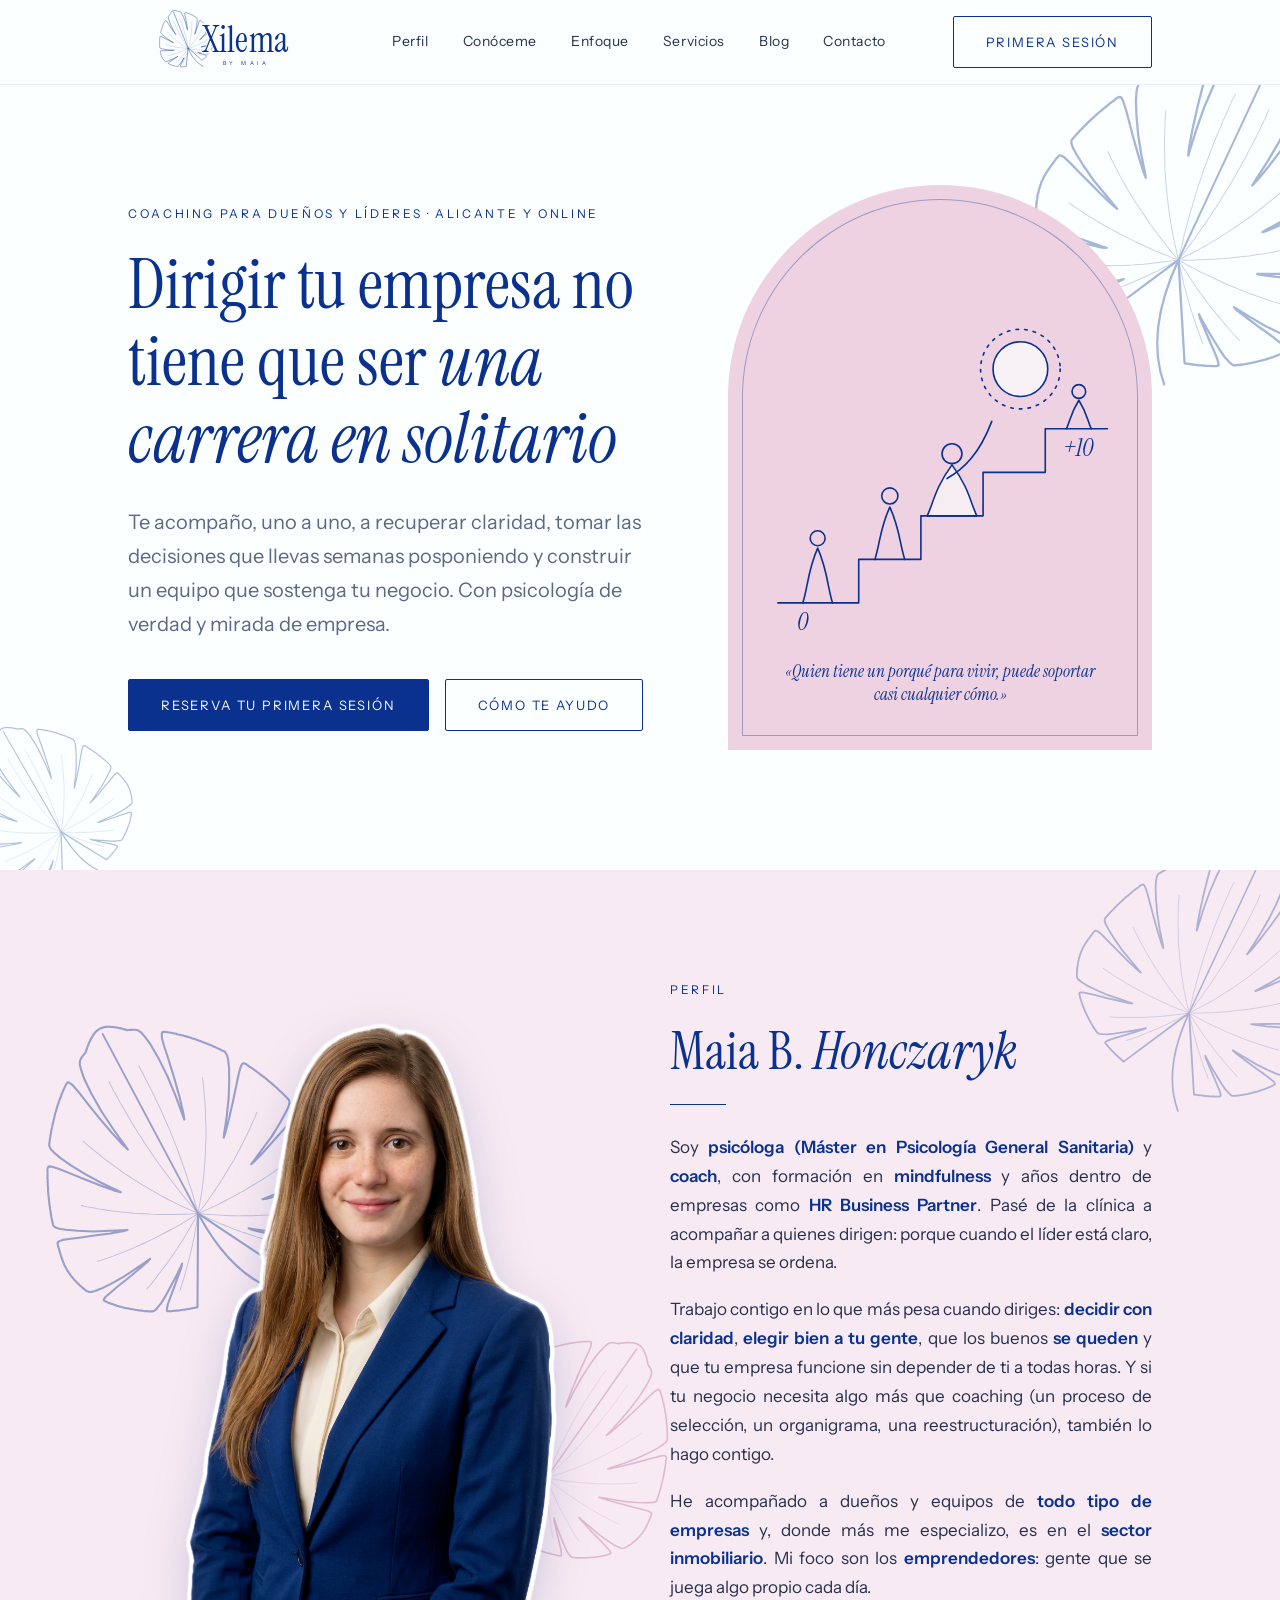
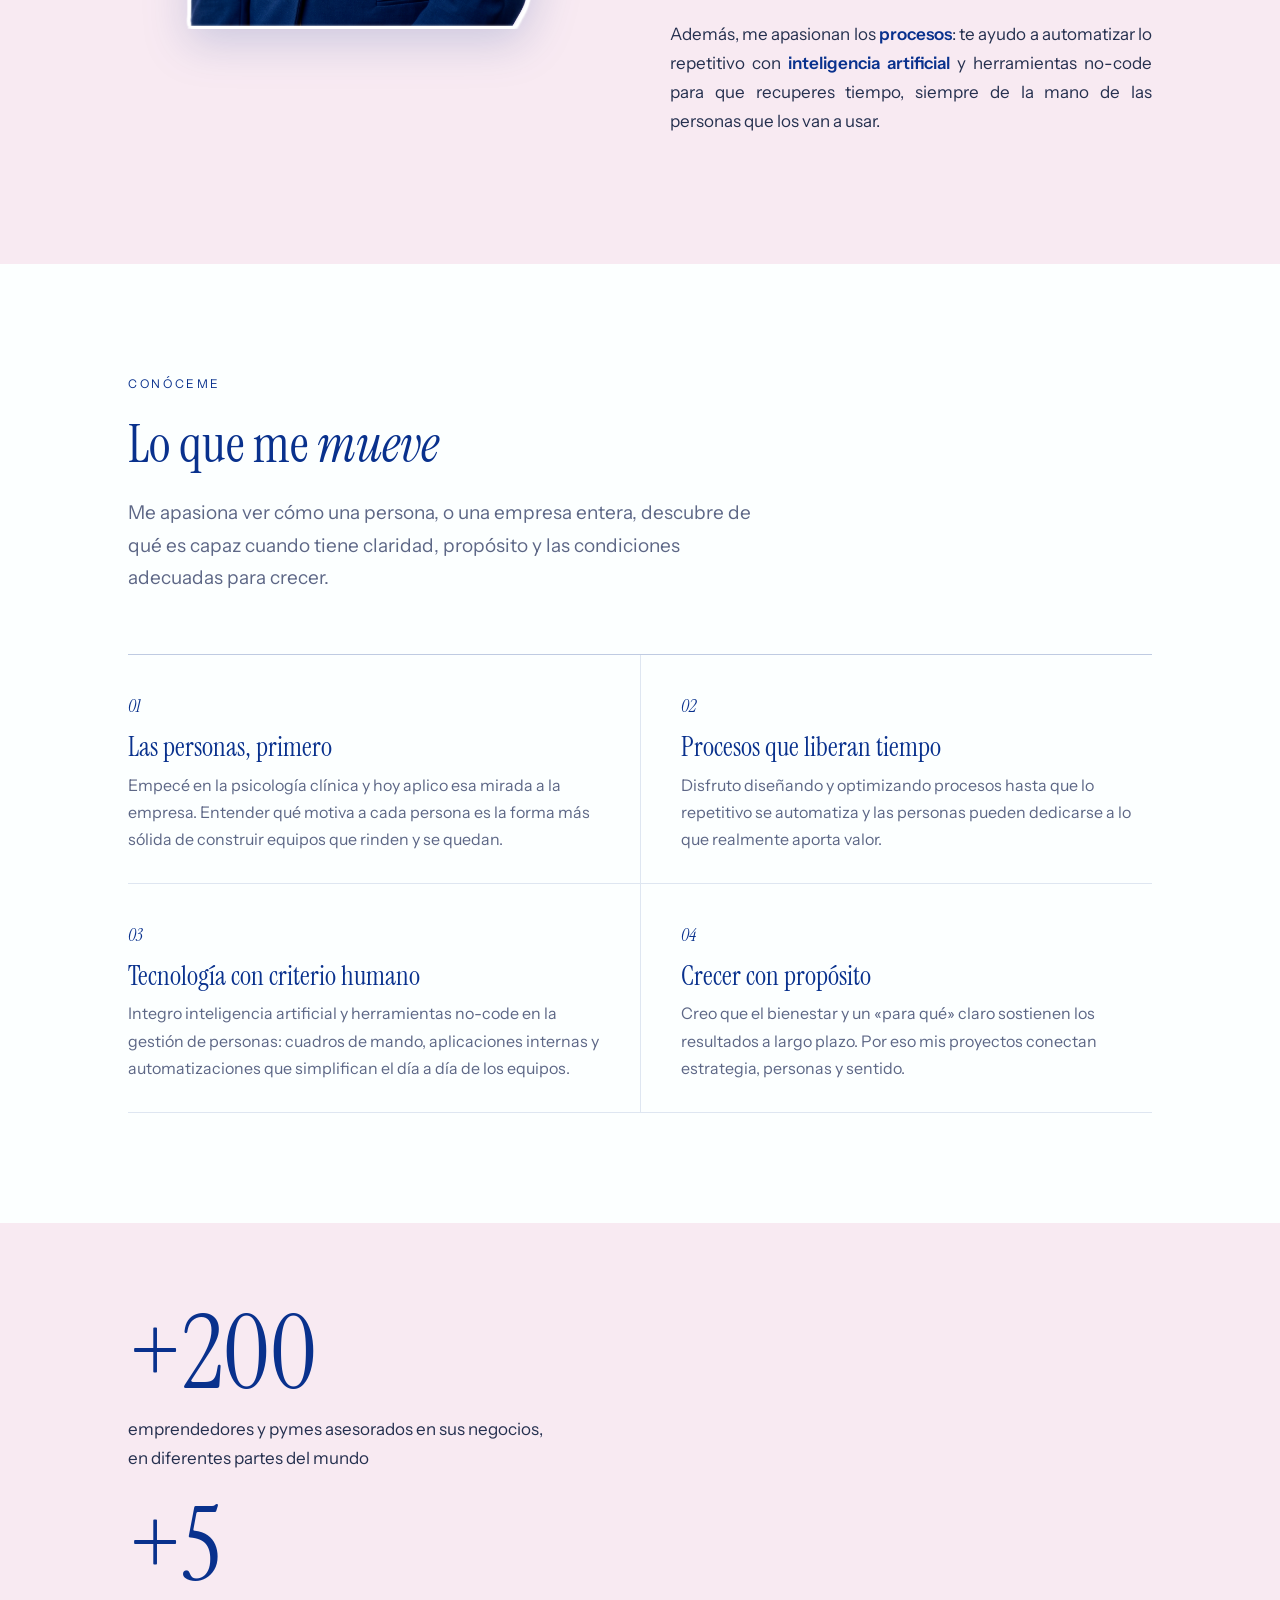
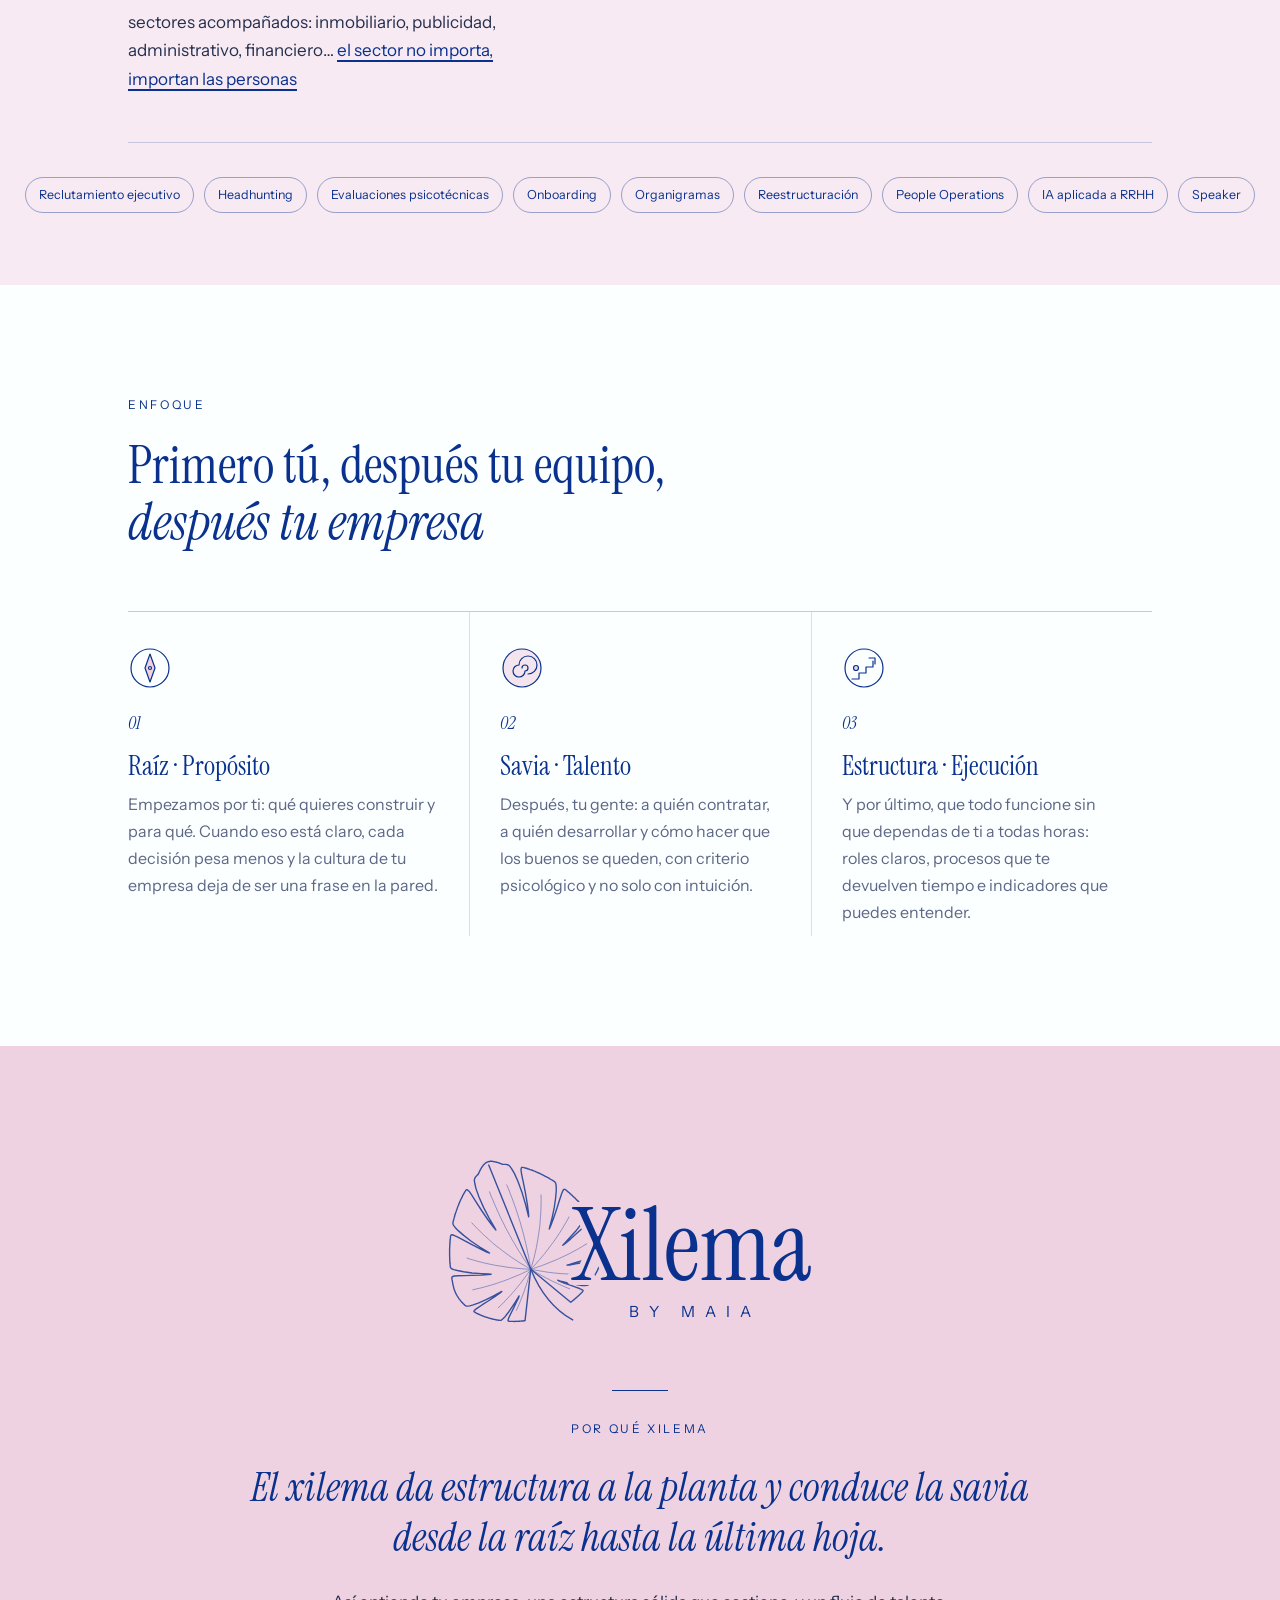
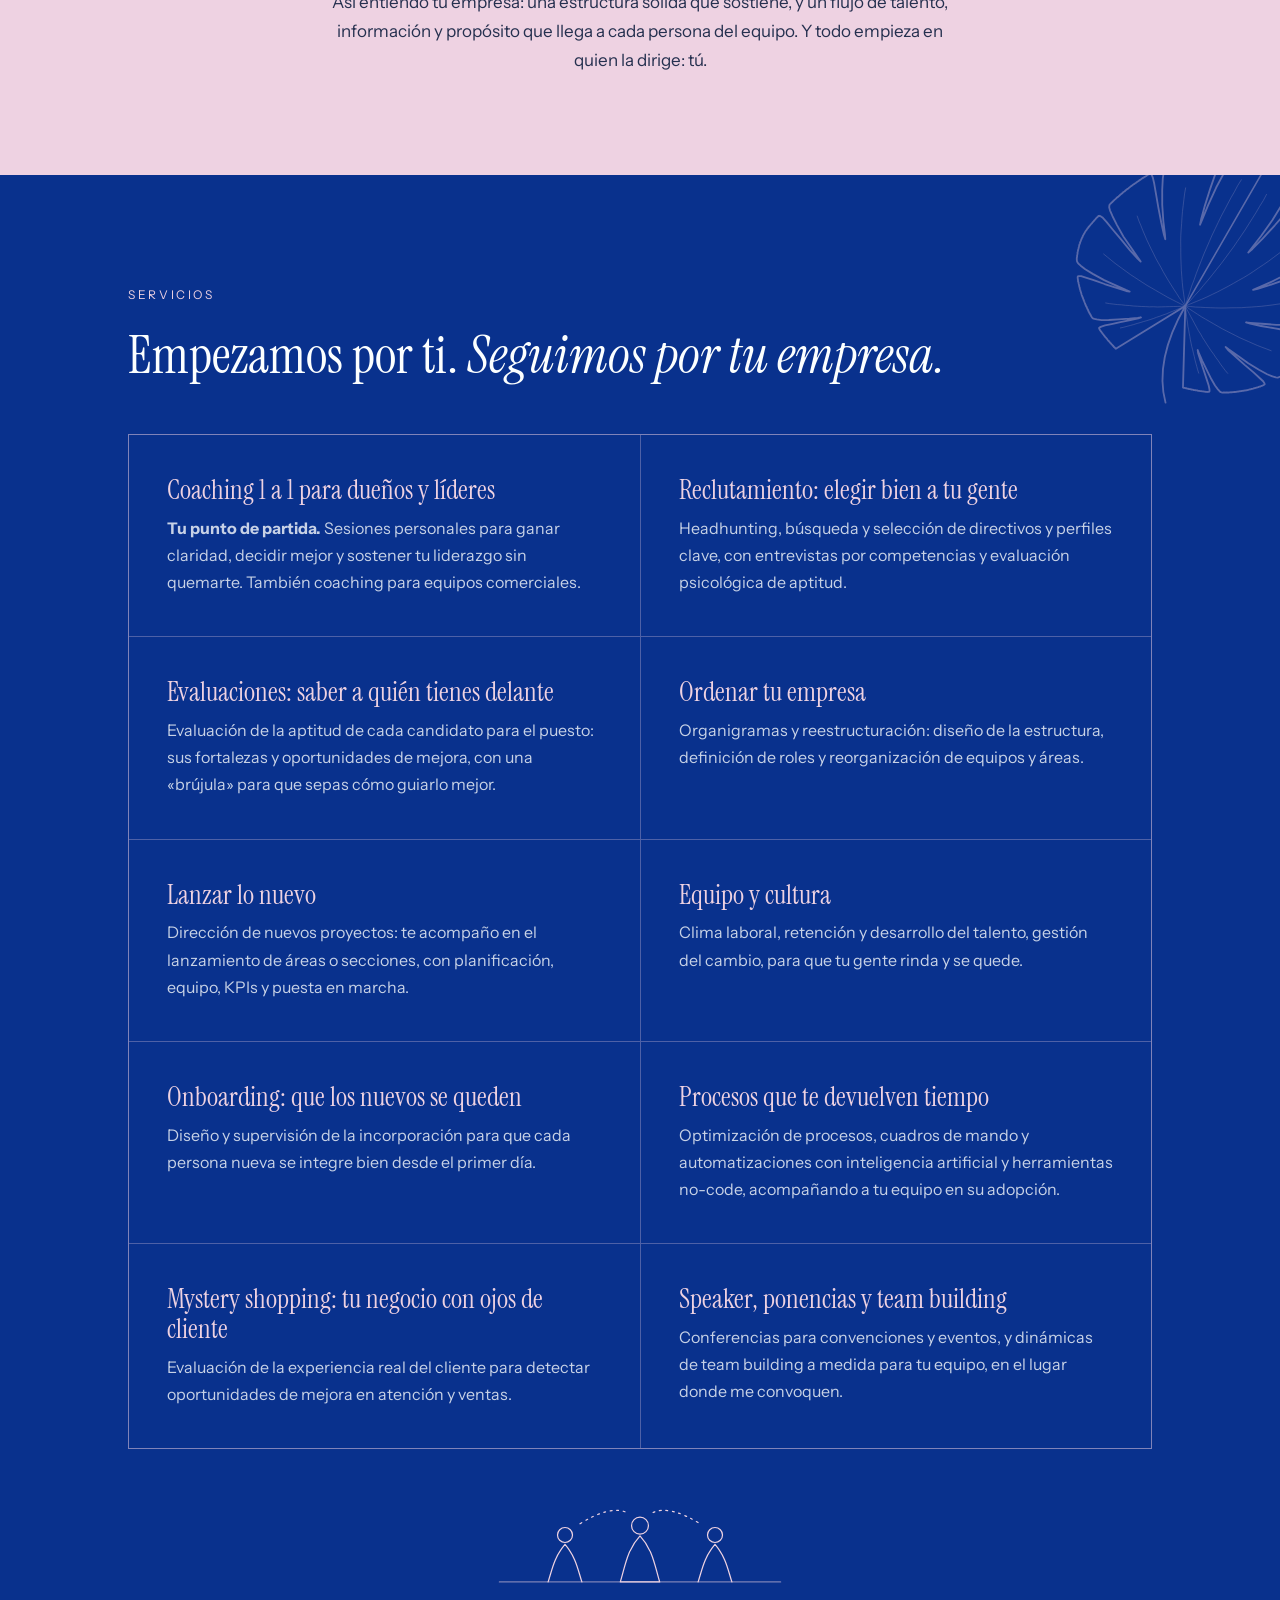
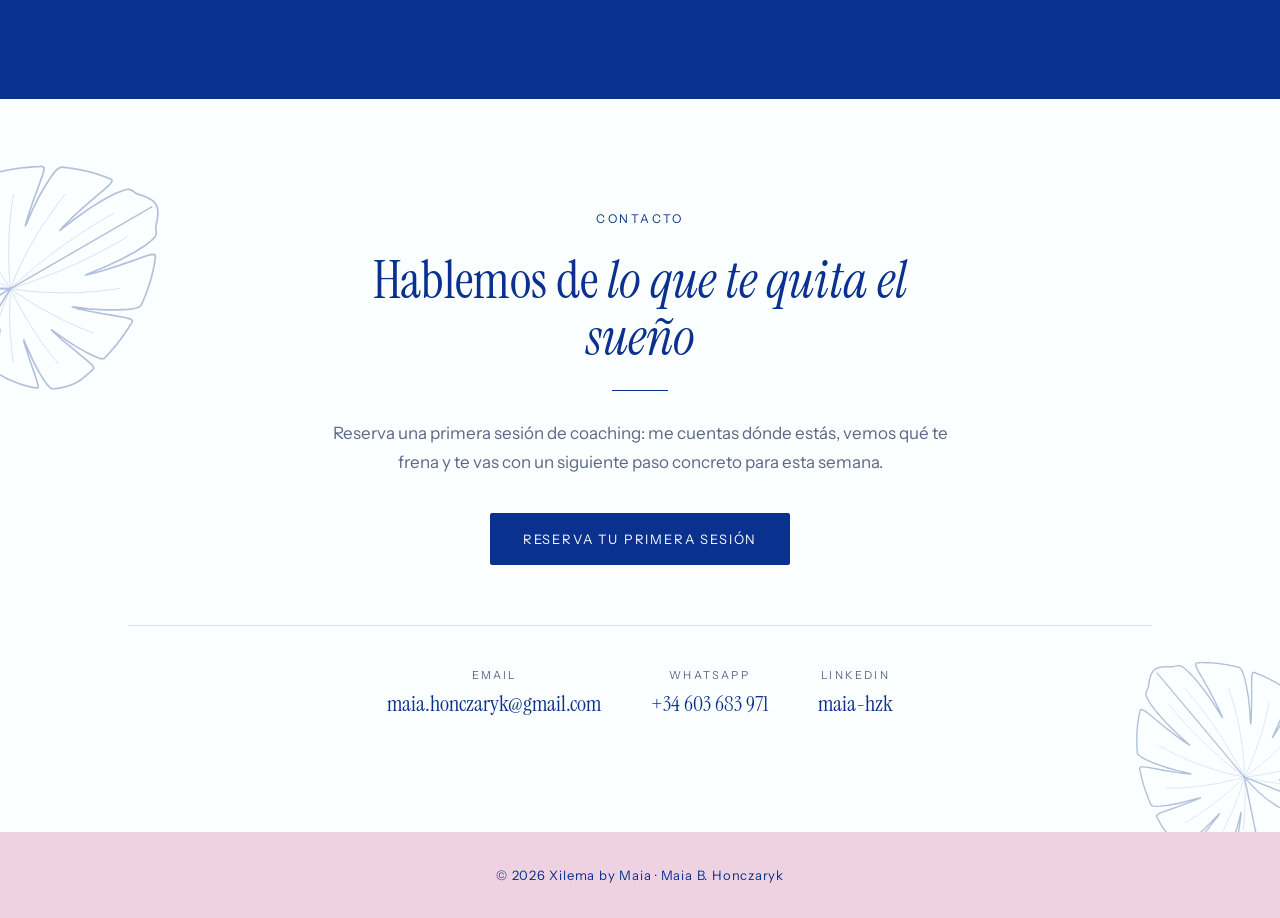
==== commit 3550e51e: "Actualizar sección Perfil: sectores, foto e indicadores" ====
--- a/index.html
+++ b/index.html
@@ -127,30 +127,21 @@
 <section class="about" id="quien">
   <svg viewBox="0 0 100 114" class="leaf l-about" aria-hidden="true"><use href="#monstera"/></svg>
   <div class="wrap about-grid">
-    <div>
+    <div class="about-photo">
+      <div class="portrait">
+        <svg viewBox="0 0 100 114" class="pleaf pl1" aria-hidden="true"><use href="#monstera"/></svg>
+        <svg viewBox="0 0 100 114" class="pleaf pl2" aria-hidden="true"><use href="#monstera"/></svg>
+        <img src="logos/maia.png" alt="Maia B. Honczaryk" loading="lazy">
+      </div>
+    </div>
+    <div class="about-text">
       <span class="eyebrow">Perfil</span>
       <h2>Maia B. <em>Honczaryk</em></h2>
       <div class="line"></div>
-      <div class="stats">
-        <div><b>+200</b><span>emprendedores y pymes asesorados en sus negocios</span></div>
-        <div><b>+5</b><span>sectores acompañados: inmobiliario, publicidad, administrativo, financiero… el sector no importa</span></div>
-      </div>
-      <svg class="art-duo" viewBox="0 0 260 170" fill="none" stroke="#09318D" stroke-width="1.3" stroke-linecap="round" stroke-linejoin="round" aria-hidden="true">
-        <path d="M88 44Q130 6 172 44"/>
-        <circle cx="130" cy="24" r="4" fill="#FCFFFF"/>
-        <circle cx="75" cy="72" r="12" fill="#FCFFFF"/>
-        <path d="M75 85C56 110 52 135 45 150H105C98 135 94 110 75 85Z" fill="#EED2E2"/>
-        <circle cx="185" cy="72" r="12" fill="#FCFFFF"/>
-        <path d="M185 85C167 102 166 126 161 150M185 85C203 102 204 126 209 150M172 108Q185 114 198 108"/>
-        <path d="M30 150H230" stroke-opacity=".4"/>
-      </svg>
-    </div>
-    <div>
       <p>Soy <strong>psicóloga (Máster en Psicología General Sanitaria)</strong> y <strong>coach</strong>, con formación en <strong>mindfulness</strong> y años dentro de empresas como <strong>HR Business Partner</strong>. Pasé de la clínica a acompañar a quienes dirigen: porque cuando el líder está claro, la empresa se ordena.</p>
       <p>Trabajo contigo en lo que más pesa cuando diriges: <strong>decidir con claridad</strong>, <strong>elegir bien a tu gente</strong>, que los buenos <strong>se queden</strong> y que tu empresa funcione sin depender de ti a todas horas. Y si tu negocio necesita algo más que coaching (un proceso de selección, un organigrama, una reestructuración), también lo hago contigo.</p>
-      <p>He acompañado a dueños y equipos de <strong>empresas creativas</strong>, <strong>agencias de publicidad</strong>, <strong>empresas financieras</strong> y compañías de todo tipo, y donde más me especializo es en el <strong>sector inmobiliario</strong>. Mi foco son los <strong>emprendedores</strong>: gente que se juega algo propio cada día.</p>
+      <p>He acompañado a dueños y equipos de <strong>todo tipo de empresas</strong> y, donde más me especializo, es en el <strong>sector inmobiliario</strong>. Mi foco son los <strong>emprendedores</strong>: gente que se juega algo propio cada día.</p>
       <p>Además, me apasionan los <strong>procesos</strong>: te ayudo a automatizar lo repetitivo con <strong>inteligencia artificial</strong> y herramientas no-code para que recuperes tiempo, siempre de la mano de las personas que los van a usar.</p>
-      <div class="tags"><span>Reclutamiento ejecutivo</span><span>Headhunting</span><span>Evaluaciones psicotécnicas</span><span>Onboarding</span><span>Organigramas</span><span>Reestructuración</span><span>People Operations</span><span>IA aplicada a RRHH</span><span>Speaker</span></div>
     </div>
   </div>
 </section>
@@ -168,7 +159,18 @@
       <div><span class="n">03</span><h3>Tecnología con criterio humano</h3><p>Integro inteligencia artificial y herramientas no-code en la gestión de personas: cuadros de mando, aplicaciones internas y automatizaciones que simplifican el día a día de los equipos.</p></div>
       <div><span class="n">04</span><h3>Crecer con propósito</h3><p>Creo que el bienestar y un «para qué» claro sostienen los resultados a largo plazo. Por eso mis proyectos conectan estrategia, personas y sentido.</p></div>
     </div>
-    <p class="know-facts">Alicante · Castellano e inglés (C1) · Psicología General Sanitaria · Coaching y mindfulness</p>
+  </div>
+</section>
+
+<section class="indicators" id="indicadores">
+  <div class="wrap">
+    <div class="ind-box">
+        <div class="stats stats-big">
+          <div><b>+200</b><span>emprendedores y pymes asesorados en sus negocios, en diferentes partes del mundo</span></div>
+          <div><b>+5</b><span>sectores acompañados: inmobiliario, publicidad, administrativo, financiero… <u style="text-decoration-thickness:2px;text-underline-offset:4px">el sector no importa, importan las personas</u></span></div>
+        </div>
+    <div class="tags tags-row"><span>Reclutamiento ejecutivo</span><span>Headhunting</span><span>Evaluaciones psicotécnicas</span><span>Onboarding</span><span>Organigramas</span><span>Reestructuración</span><span>People Operations</span><span>IA aplicada a RRHH</span><span>Speaker</span></div>
+    </div>
   </div>
 </section>
 
--- a/styles.css
+++ b/styles.css
@@ -67,6 +67,13 @@
 .about{background:var(--pink-soft)}
 .about-grid{display:grid;grid-template-columns:1fr 1.3fr;gap:80px;align-items:start}
 .about p{margin-bottom:18px;color:var(--text)}
+.portrait{position:relative;width:100%;max-width:400px;margin:48px 0 0;isolation:isolate}
+.portrait img{display:block;width:100%;height:auto;position:relative;z-index:1;
+  filter:drop-shadow(3px 0 0 #fff) drop-shadow(-3px 0 0 #fff) drop-shadow(0 3px 0 #fff) drop-shadow(0 -3px 0 #fff) drop-shadow(0 14px 22px rgba(9,49,141,.18))}
+.pleaf{position:absolute;color:var(--blue);z-index:0;pointer-events:none}
+.pleaf.pl1{width:62%;top:2%;left:-22%;transform:rotate(-28deg);opacity:.4}
+.pleaf.pl2{width:48%;bottom:8%;right:-16%;transform:rotate(35deg);color:#d9a9c6;opacity:.75}
+@media(max-width:820px){.portrait{max-width:320px;margin:36px auto 0}.pleaf.pl1{left:-14%}.pleaf.pl2{right:-10%}}
 .tags{display:flex;flex-wrap:wrap;gap:10px;margin-top:26px}
 .tags span{border:1px solid rgba(9,49,141,.4);color:var(--blue);padding:6px 16px;font-size:13px;border-radius:999px}
 
@@ -134,3 +141,61 @@
 .logo-big{display:block;width:min(560px,86%);height:auto;margin:0 auto 34px;color:var(--blue)}
 .quote-band .line{margin:0 auto 28px}
 .quote-band{padding:100px 0}
+
+/* retrato fijo mientras se lee la sección */
+.about{overflow:clip}
+@media(min-width:821px){
+  .about-grid>div:first-child{position:sticky;top:104px}
+  .portrait{max-width:none;width:auto;margin-top:32px;display:inline-block}
+  .portrait img{width:auto;max-width:100%;height:clamp(300px,calc(100vh - 470px),520px)}
+}
+
+/* perfil: foto grande a la izquierda, presentación a la derecha */
+.about-grid{grid-template-columns:minmax(0,1fr) minmax(0,1.15fr);gap:72px;align-items:start}
+.about-photo{position:sticky;top:100px}
+.about-photo .portrait{display:block;width:100%;max-width:520px;margin:0 auto}
+.about-photo .portrait img{width:100%;max-width:none;height:auto;max-height:calc(100vh - 130px);object-fit:contain;object-position:bottom}
+.about-text{position:static}
+.about-text .eyebrow.ind{margin:6px 0 14px;opacity:.75}
+.about-text .stats{grid-template-columns:1fr 1fr;gap:30px;margin:0 0 38px;padding-bottom:30px;border-bottom:1px solid rgba(9,49,141,.18)}
+.about-text p{text-align:justify;hyphens:auto}
+@media(max-width:820px){
+  .about-grid{grid-template-columns:1fr;gap:36px}
+  .about-photo{position:static}
+  .about-photo .portrait{max-width:340px}
+  .about-text .stats{grid-template-columns:1fr}
+}
+
+/* indicadores grandes bajo foto y presentación */
+.about-text .stats{all:unset}
+.about .stats.stats-big{display:grid;grid-template-columns:1fr 1fr;gap:48px;margin-top:72px;padding-top:44px;border-top:1px solid rgba(9,49,141,.2)}
+.stats-big b{font-size:clamp(64px,8vw,104px)}
+.stats-big span{display:block;font-size:17px;margin-top:10px;color:var(--text);max-width:420px}
+@media(max-width:820px){.about .stats.stats-big{grid-template-columns:1fr;gap:32px;margin-top:48px}}
+
+/* keywords en una sola línea bajo los indicadores */
+.tags.tags-row{flex-wrap:nowrap;justify-content:space-between;gap:8px;margin-top:40px}
+.tags.tags-row span{white-space:nowrap;padding:6px 13px;font-size:12.5px}
+@media(max-width:1000px){.tags.tags-row{flex-wrap:wrap;justify-content:flex-start;gap:10px}}
+
+.stats-big u{color:var(--blue);text-decoration-color:var(--blue)}
+
+/* ajustes: tags centradas, hoja fuera de las tags, foto algo mayor */
+.tags.tags-row{justify-content:center;gap:10px}
+.leaf.l-about{bottom:auto;top:-50px;right:-60px;transform:rotate(25deg)}
+.about-grid{grid-template-columns:minmax(0,1.1fr) minmax(0,1.1fr);gap:60px}
+.about-photo .portrait{max-width:600px}
+.about-photo .portrait img{max-height:calc(100vh - 100px)}
+@media(max-width:820px){.about-grid{grid-template-columns:1fr}.about-photo .portrait{max-width:380px}}
+
+/* apartado indicadores (entre Conóceme y Enfoque) */
+.indicators{padding:30px 0 90px}
+.ind-box{background:var(--pink-soft);border-radius:4px;padding:64px 56px 52px;position:relative}
+.ind-box .stats.stats-big{margin-top:0;padding-top:0;border-top:0}
+.ind-box .tags.tags-row{margin-top:48px;padding-top:34px;border-top:1px solid rgba(9,49,141,.2)}
+@media(max-width:820px){.ind-box{padding:40px 24px 34px}}
+
+/* fondo rosa de lado a lado */
+.indicators{background:var(--pink-soft);padding:80px 0 72px}
+.ind-box{background:none;border-radius:0;padding:0}
+@media(max-width:820px){.indicators{padding:56px 0 48px}.ind-box{padding:0}}
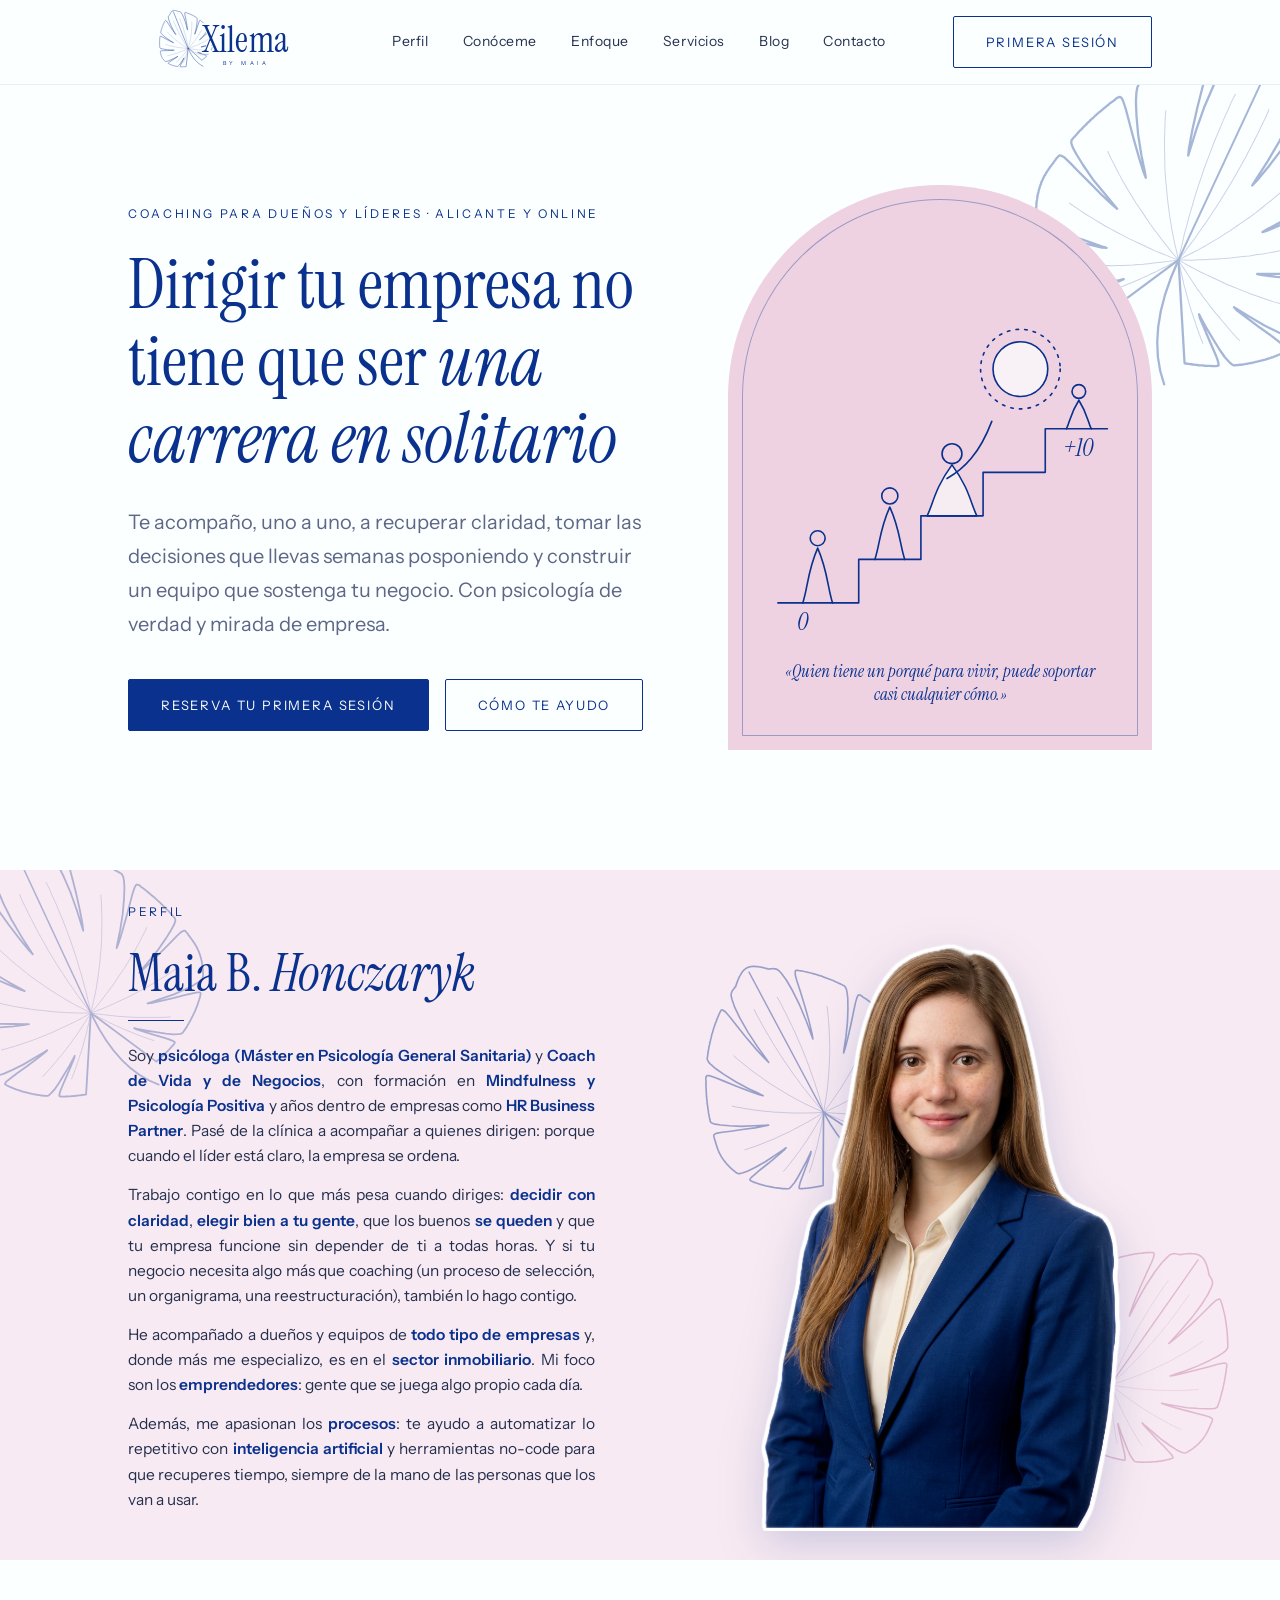
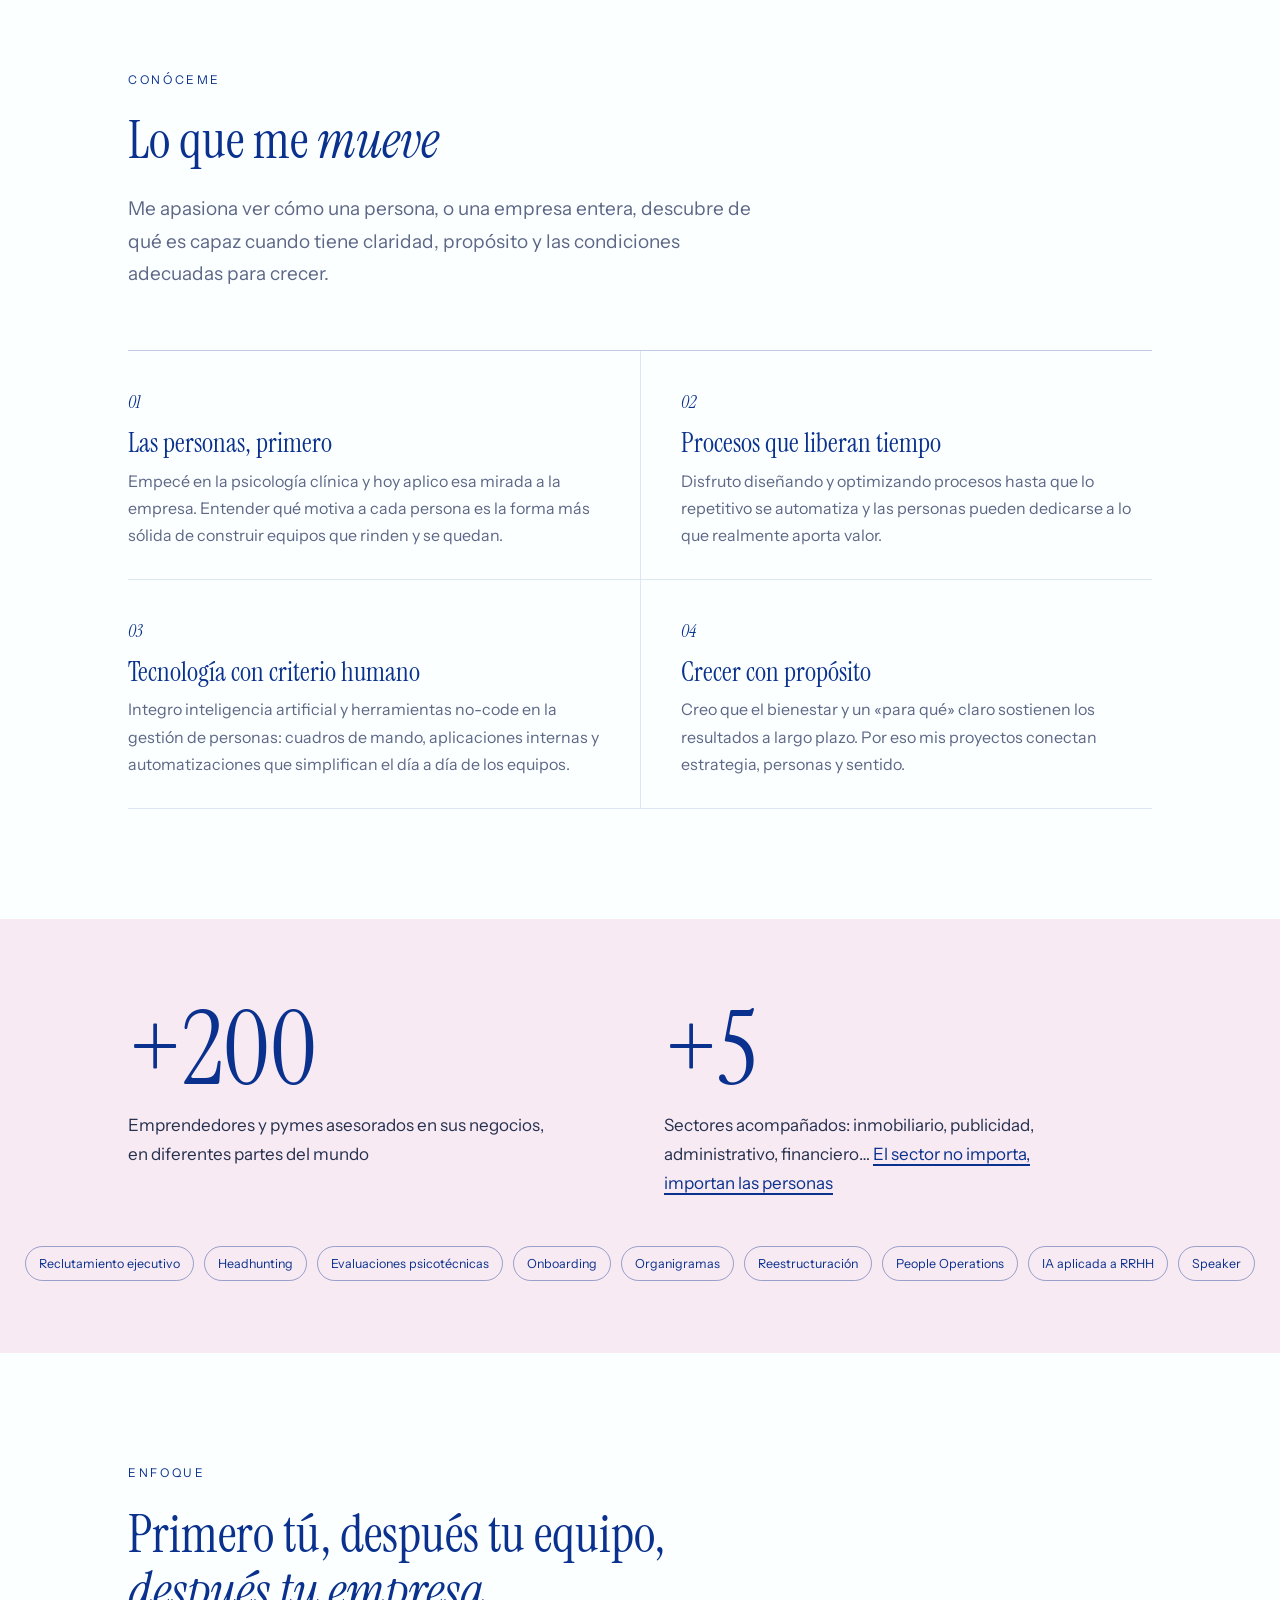
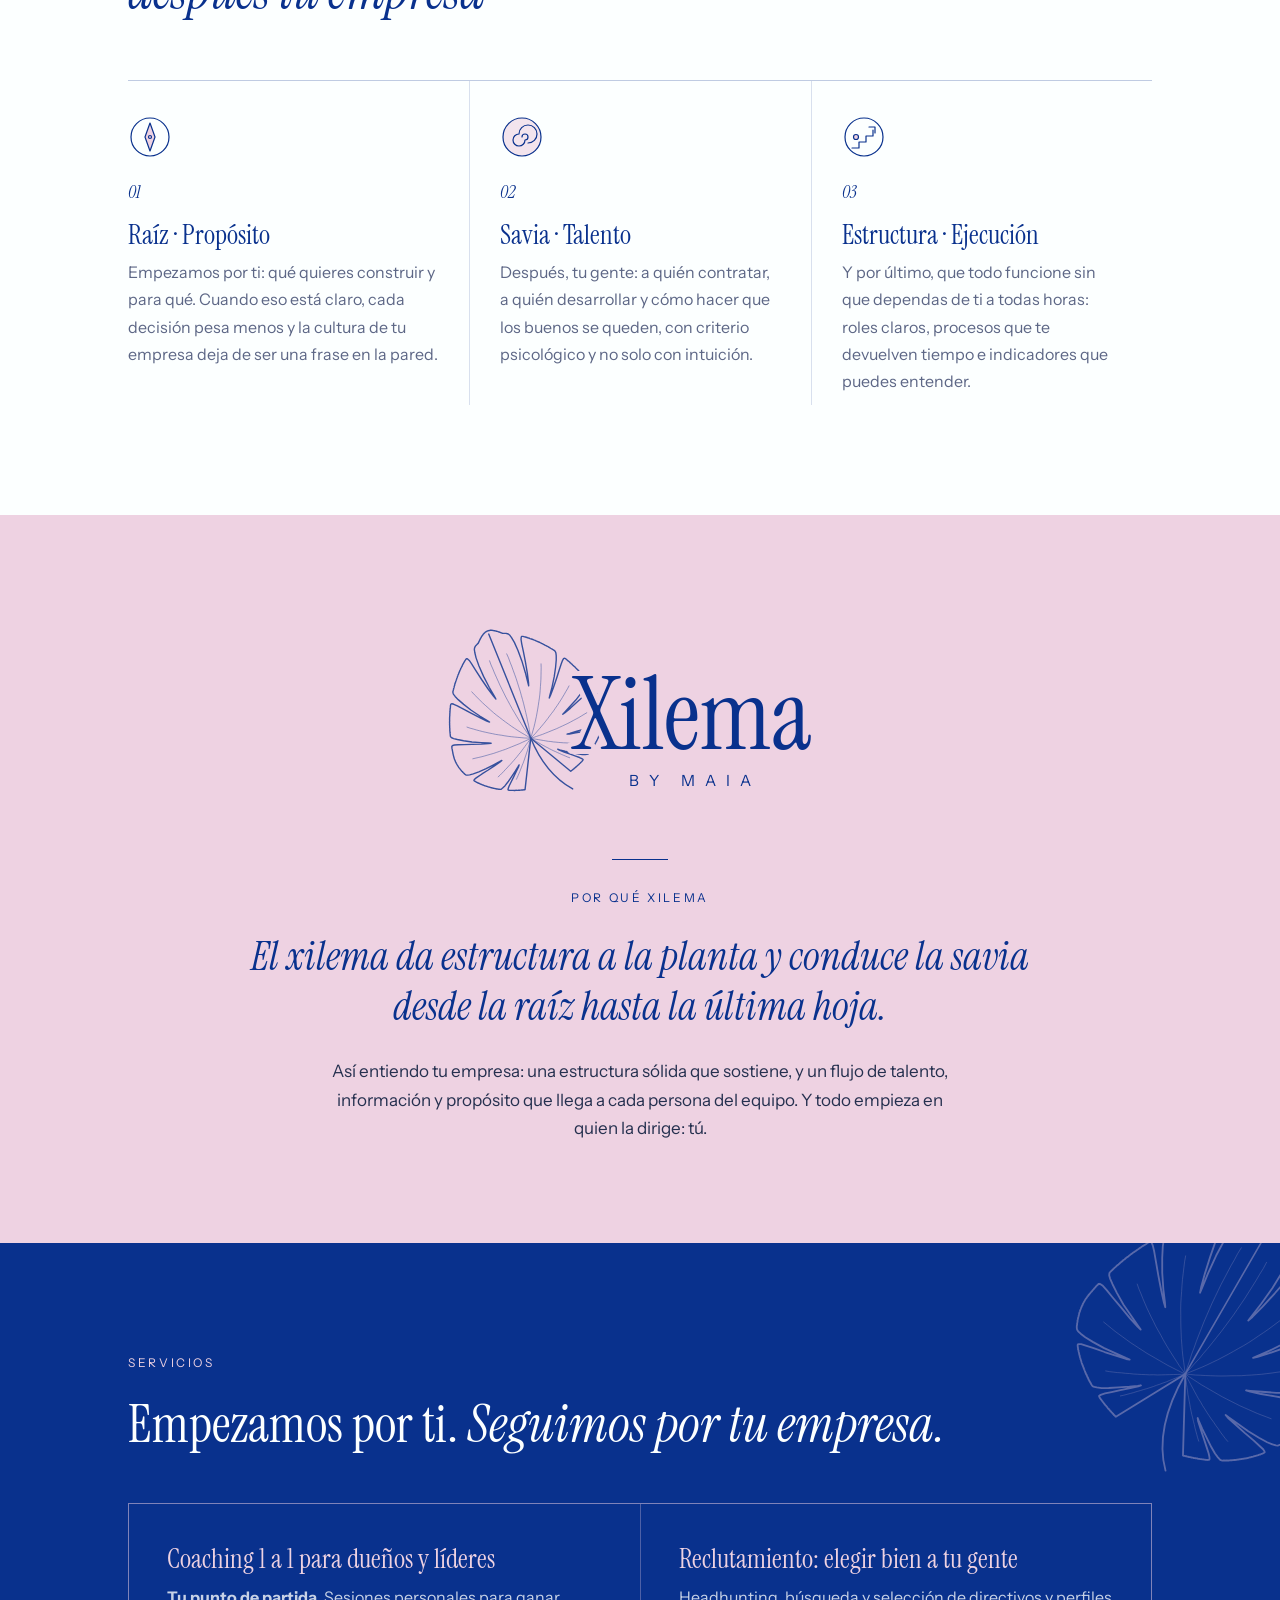
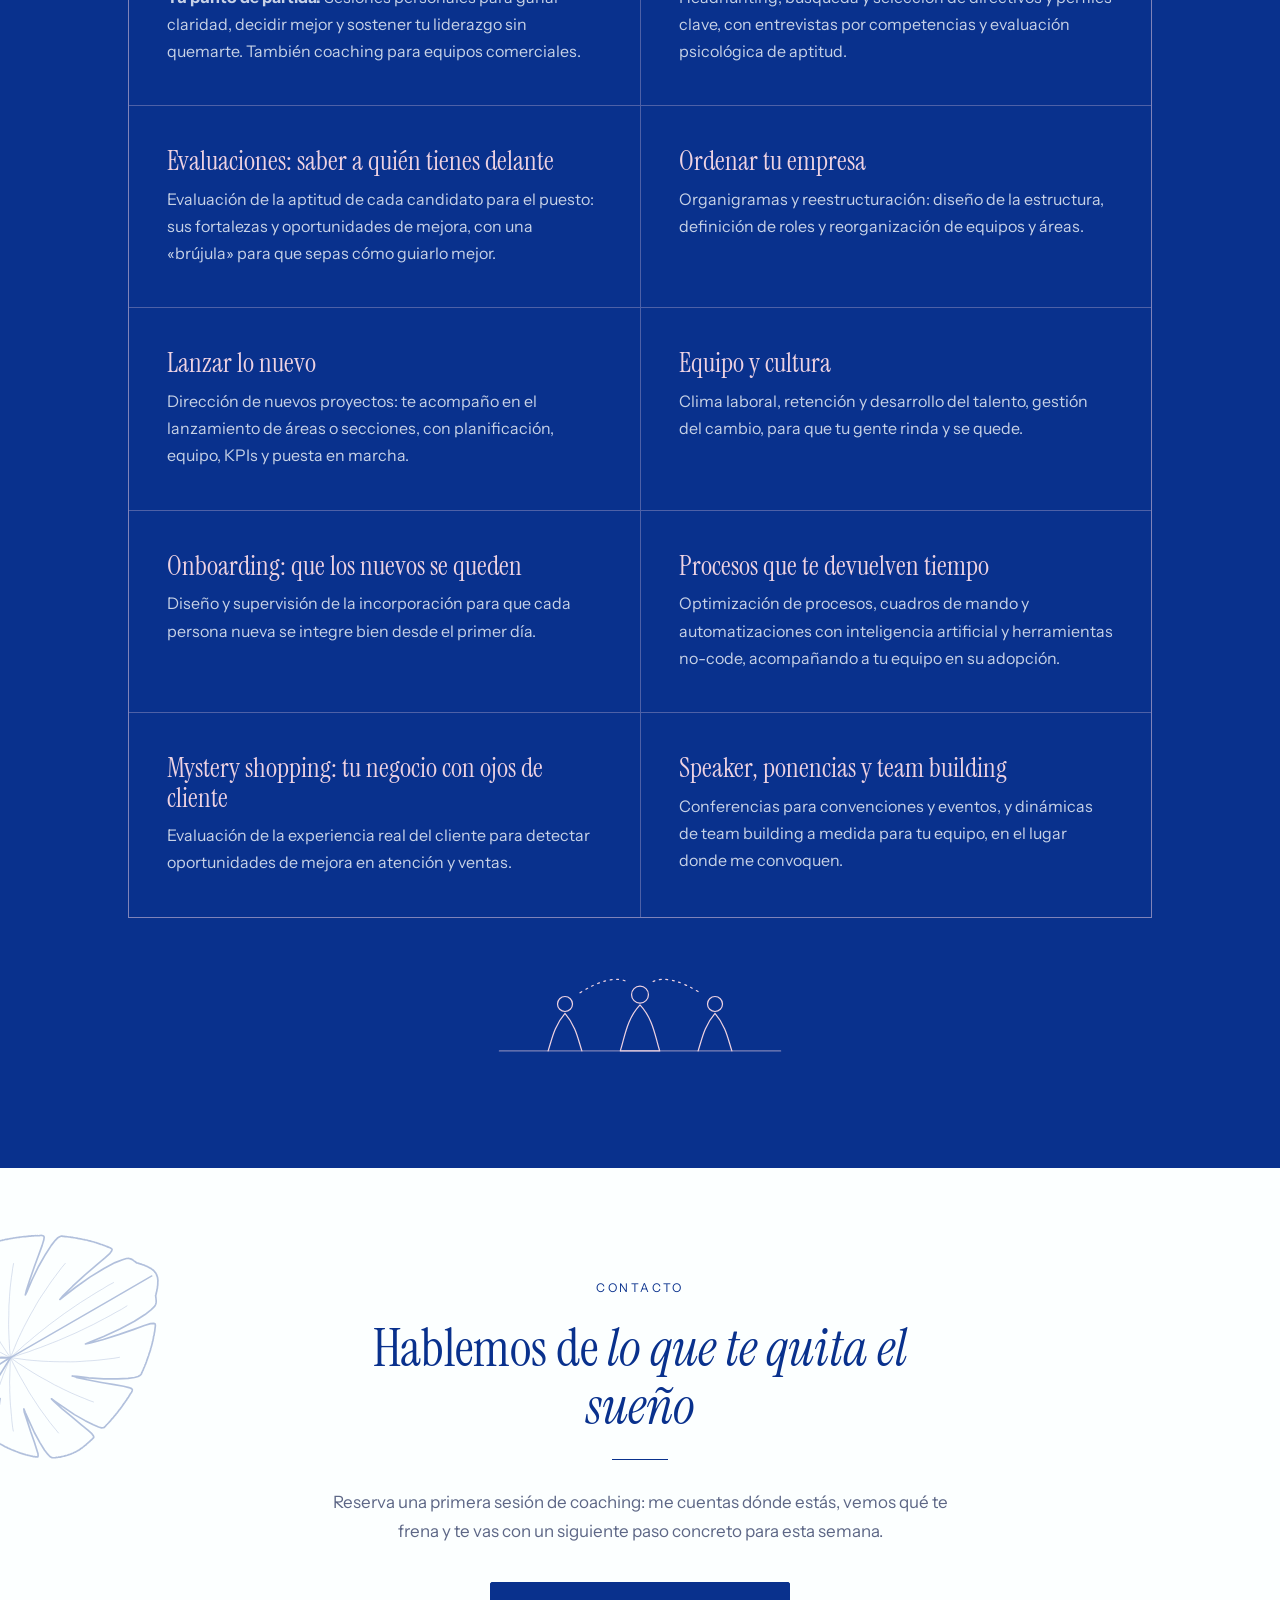
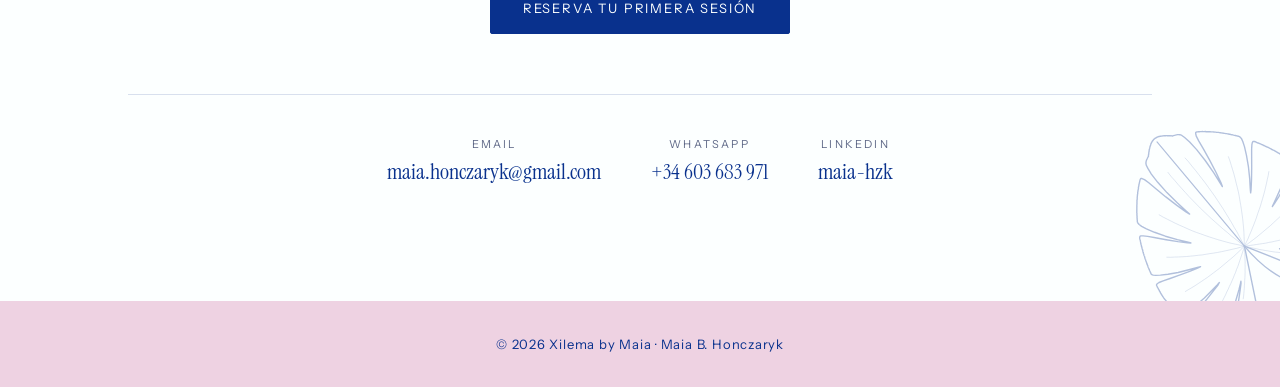
==== commit 40fa5565: "Perfil: foto con borde y monsteras, nuevo apartado de indicadores y ajustes de texto" ====
--- a/index.html
+++ b/index.html
@@ -138,7 +138,7 @@
       <span class="eyebrow">Perfil</span>
       <h2>Maia B. <em>Honczaryk</em></h2>
       <div class="line"></div>
-      <p>Soy <strong>psicóloga (Máster en Psicología General Sanitaria)</strong> y <strong>coach</strong>, con formación en <strong>mindfulness</strong> y años dentro de empresas como <strong>HR Business Partner</strong>. Pasé de la clínica a acompañar a quienes dirigen: porque cuando el líder está claro, la empresa se ordena.</p>
+      <p>Soy <strong>psicóloga (Máster en Psicología General Sanitaria)</strong> y <strong>Coach de Vida y de Negocios</strong>, con formación en <strong>Mindfulness y Psicología Positiva</strong> y años dentro de empresas como <strong>HR Business Partner</strong>. Pasé de la clínica a acompañar a quienes dirigen: porque cuando el líder está claro, la empresa se ordena.</p>
       <p>Trabajo contigo en lo que más pesa cuando diriges: <strong>decidir con claridad</strong>, <strong>elegir bien a tu gente</strong>, que los buenos <strong>se queden</strong> y que tu empresa funcione sin depender de ti a todas horas. Y si tu negocio necesita algo más que coaching (un proceso de selección, un organigrama, una reestructuración), también lo hago contigo.</p>
       <p>He acompañado a dueños y equipos de <strong>todo tipo de empresas</strong> y, donde más me especializo, es en el <strong>sector inmobiliario</strong>. Mi foco son los <strong>emprendedores</strong>: gente que se juega algo propio cada día.</p>
       <p>Además, me apasionan los <strong>procesos</strong>: te ayudo a automatizar lo repetitivo con <strong>inteligencia artificial</strong> y herramientas no-code para que recuperes tiempo, siempre de la mano de las personas que los van a usar.</p>
@@ -166,8 +166,8 @@
   <div class="wrap">
     <div class="ind-box">
         <div class="stats stats-big">
-          <div><b>+200</b><span>emprendedores y pymes asesorados en sus negocios, en diferentes partes del mundo</span></div>
-          <div><b>+5</b><span>sectores acompañados: inmobiliario, publicidad, administrativo, financiero… <u style="text-decoration-thickness:2px;text-underline-offset:4px">el sector no importa, importan las personas</u></span></div>
+          <div><b>+200</b><span>Emprendedores y pymes asesorados en sus negocios, en diferentes partes del mundo</span></div>
+          <div><b>+5</b><span>Sectores acompañados: inmobiliario, publicidad, administrativo, financiero… <u style="text-decoration-thickness:2px;text-underline-offset:4px">El sector no importa, importan las personas</u></span></div>
         </div>
     <div class="tags tags-row"><span>Reclutamiento ejecutivo</span><span>Headhunting</span><span>Evaluaciones psicotécnicas</span><span>Onboarding</span><span>Organigramas</span><span>Reestructuración</span><span>People Operations</span><span>IA aplicada a RRHH</span><span>Speaker</span></div>
     </div>
--- a/styles.css
+++ b/styles.css
@@ -199,3 +199,38 @@
 .indicators{background:var(--pink-soft);padding:80px 0 72px}
 .ind-box{background:none;border-radius:0;padding:0}
 @media(max-width:820px){.indicators{padding:56px 0 48px}.ind-box{padding:0}}
+
+/* presentación más compacta para cuadrar con la foto */
+.about-text p{font-size:15.5px;line-height:1.62;margin-bottom:14px}
+.about-text h2{margin-bottom:18px}
+.about-text .line{margin-bottom:22px}
+
+/* indicadores lado a lado + menos margen rosa en Perfil */
+.indicators .stats.stats-big{display:grid;grid-template-columns:1fr 1fr;gap:48px}
+@media(max-width:820px){.indicators .stats.stats-big{grid-template-columns:1fr;gap:32px}}
+.about{padding:56px 0}
+@media(max-width:820px){.about{padding:44px 0}}
+
+.ind-box .tags.tags-row{border-top:0;padding-top:0}
+
+.about{padding:32px 0}
+@media(max-width:820px){.about{padding:28px 0}}
+
+/* foto a la derecha, texto a la izquierda */
+@media(min-width:821px){
+  .about-photo{order:2}
+  .about-text{order:1}
+  .leaf.l-about{right:auto;left:-60px;transform:rotate(-25deg)}
+}
+
+/* foto más a la derecha; la hoja no invade el texto */
+@media(min-width:821px){
+  .about-grid{gap:90px}
+  .about-photo .portrait{margin:0 -20px 0 auto;max-width:560px}
+  .pleaf.pl1{left:-4%;top:6%;width:50%}
+}
+
+/* hoja de la portada a la derecha, lejos de la sección rosa */
+.leaf.l-hero2{left:auto;right:-40px;bottom:-30px;transform:rotate(30deg) scaleX(-1)}
+
+.leaf.l-hero2{display:none}
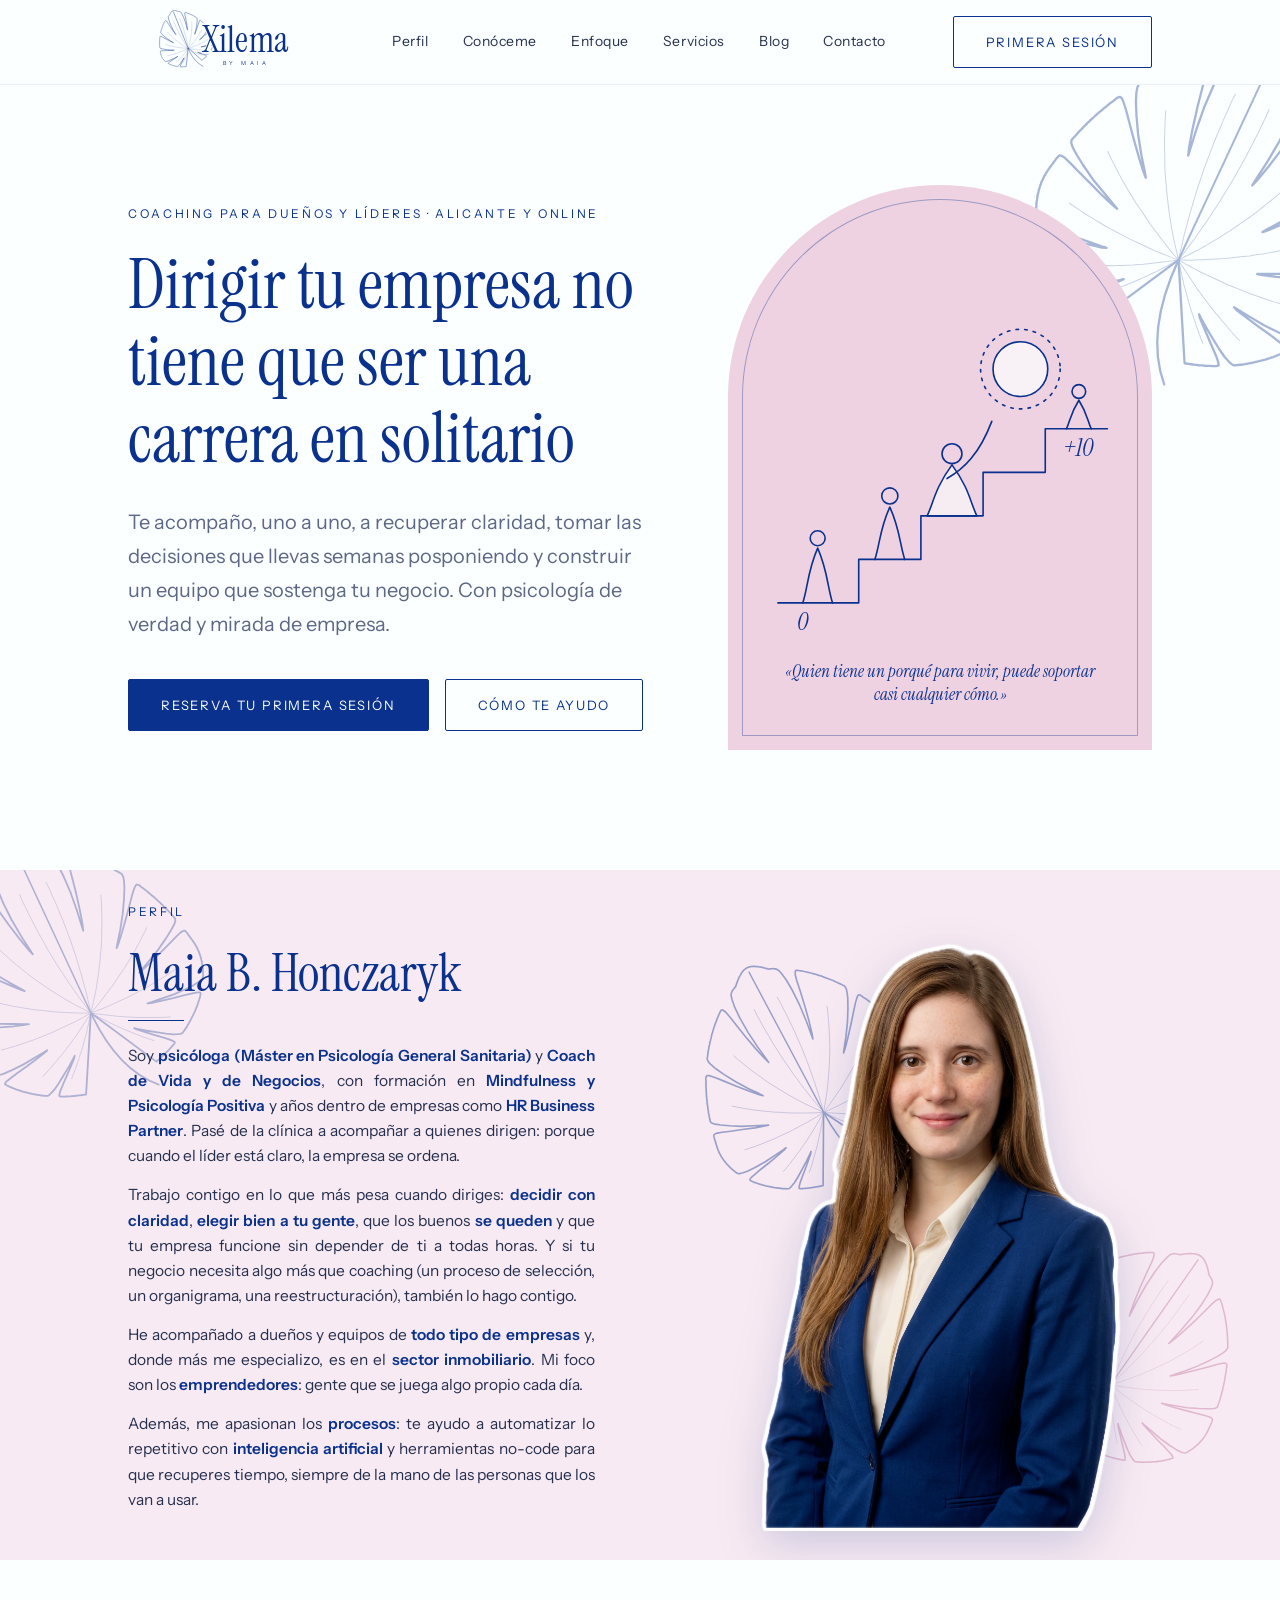
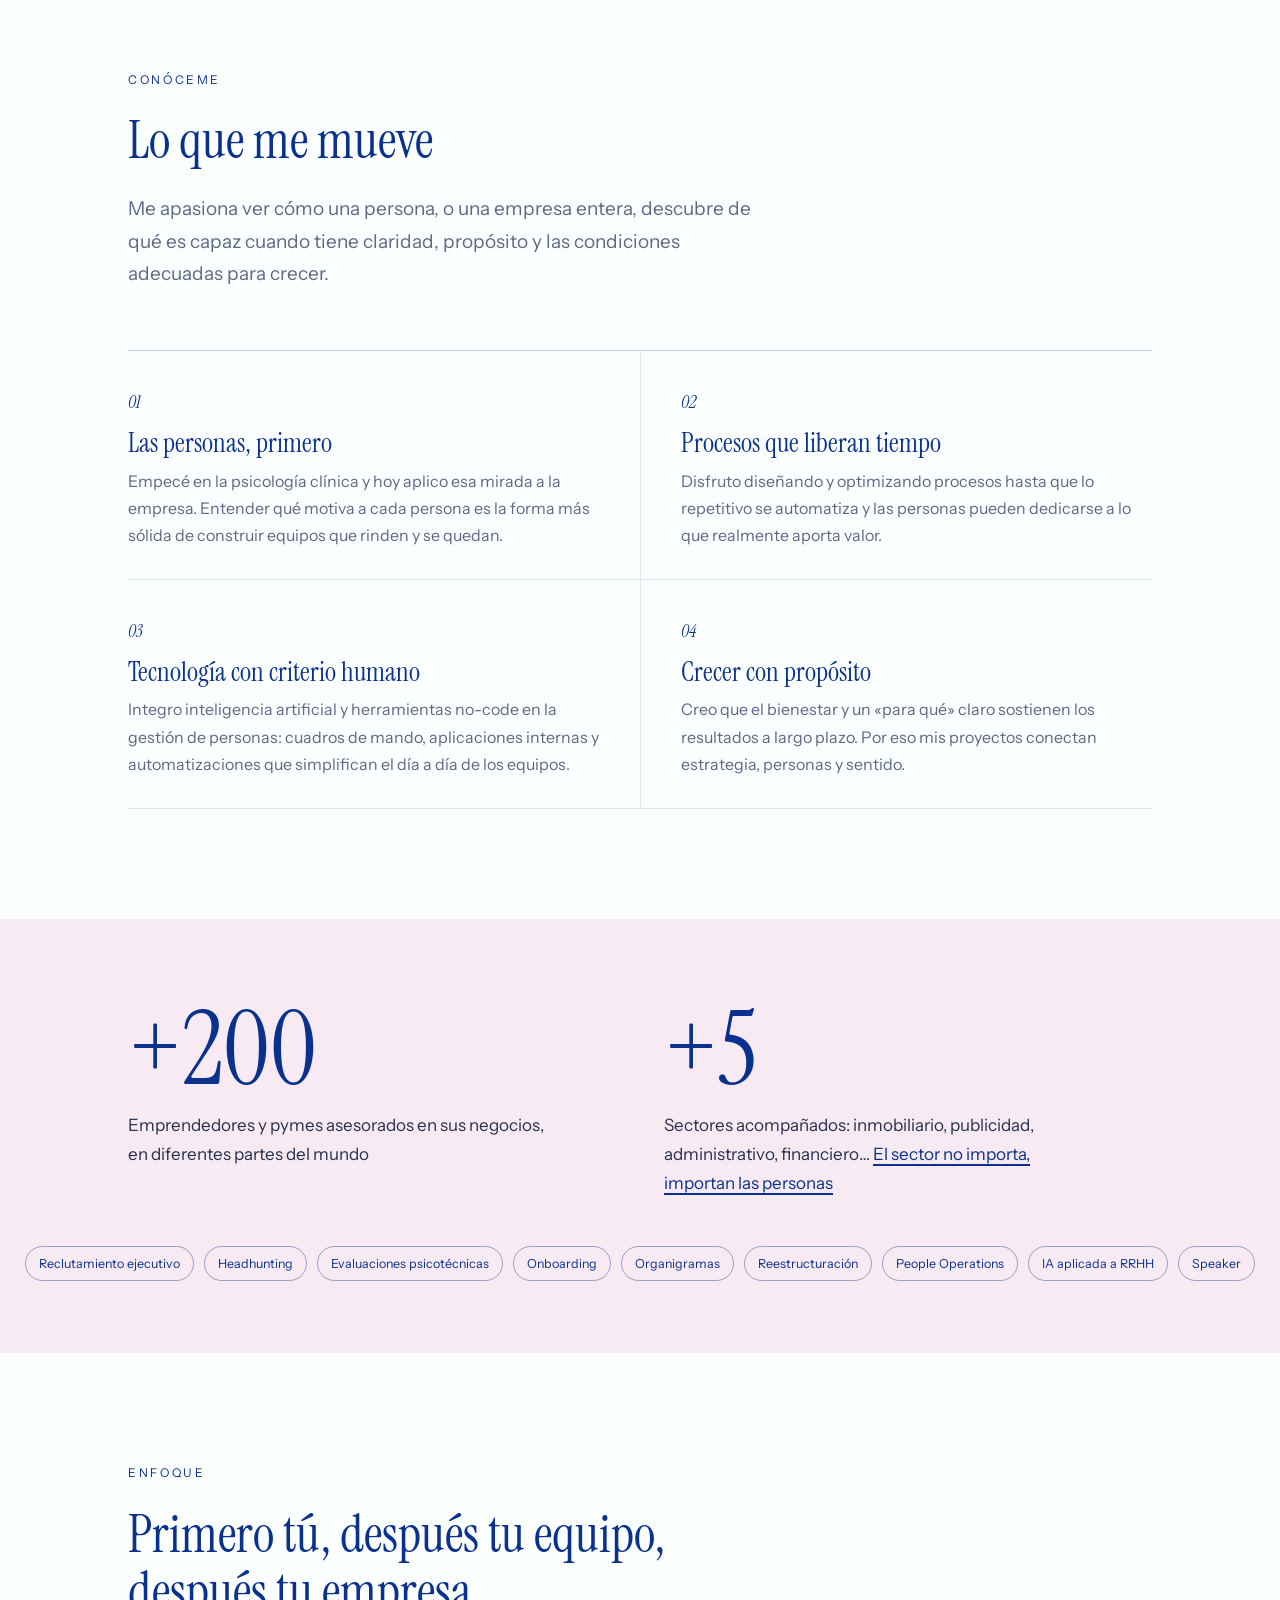
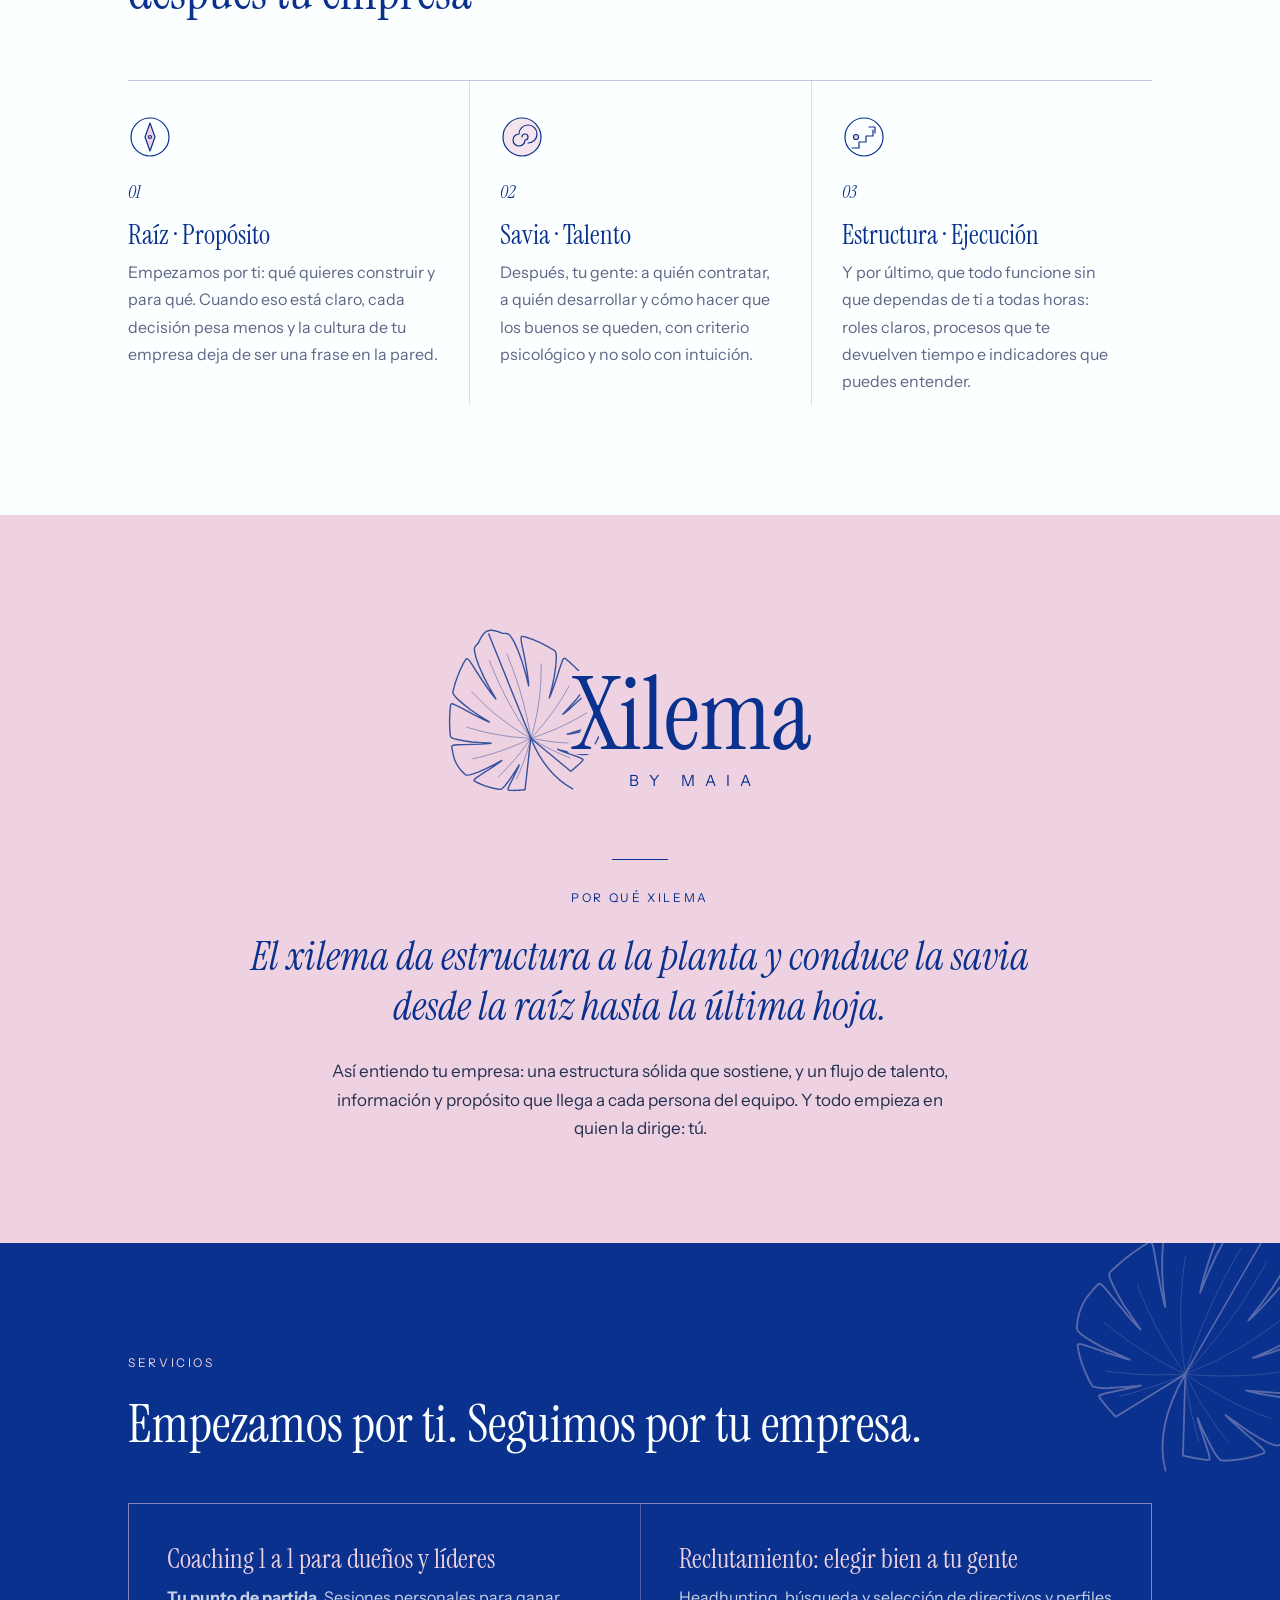
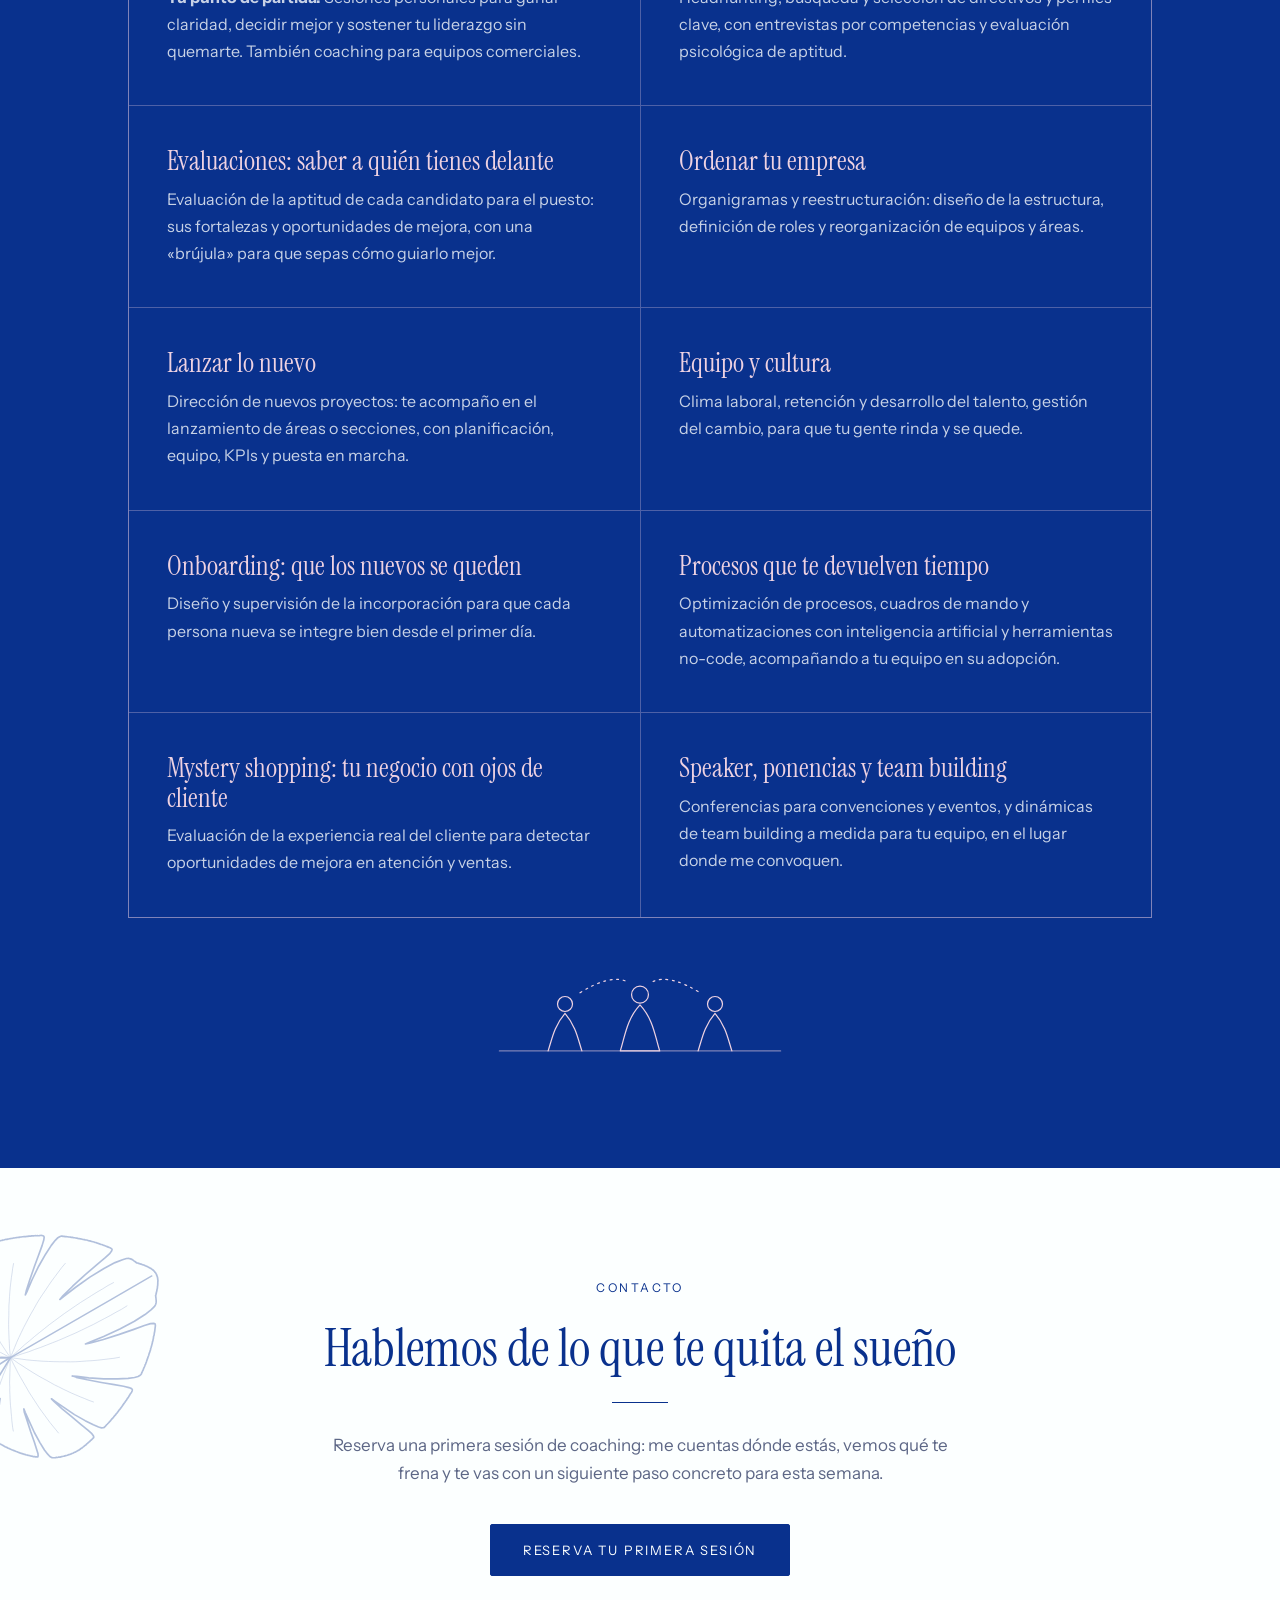
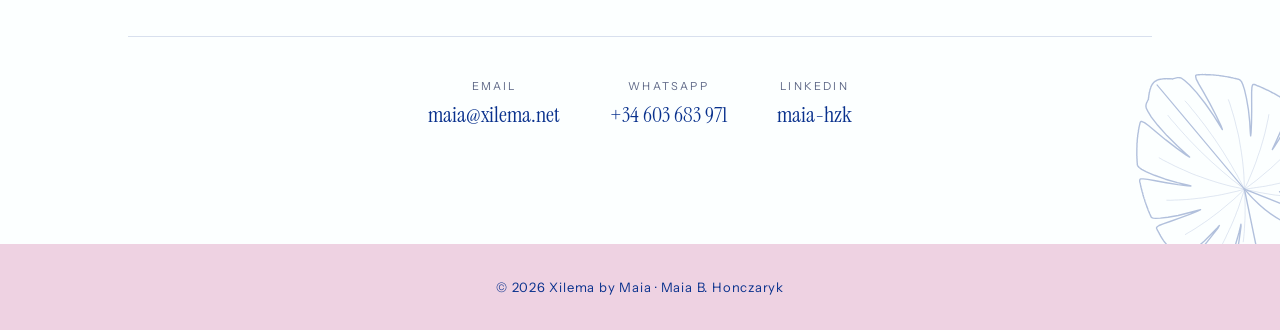
==== commit 99af7e5e: "Cambiar correo de contacto a maia@xilema.net" ====
--- a/index.html
+++ b/index.html
@@ -30,7 +30,7 @@
   "description": "Consultoría de recursos humanos, reclutamiento ejecutivo, organigramas, reestructuración y People Operations con IA para pymes y emprendedores.",
   "founder": {"@type": "Person", "name": "Maia B. Honczaryk", "jobTitle": "HR Business Partner y psicóloga organizacional"},
   "telephone": "+34603683971",
-  "email": "maia.honczaryk@gmail.com",
+  "email": "maia@xilema.net",
   "areaServed": ["Alicante", "España"],
   "address": {"@type": "PostalAddress", "addressLocality": "Alicante", "addressCountry": "ES"},
   "sameAs": ["https://www.linkedin.com/in/maia-hzk/"],
@@ -238,7 +238,7 @@
       <a href="https://wa.me/34603683971?text=Hola%20Maia%2C%20quiero%20reservar%20una%20primera%20sesi%C3%B3n%20de%20coaching" class="btn solid">Reserva tu primera sesión</a>
     </div>
     <div class="contact">
-      <div><small>Email</small><a href="mailto:maia.honczaryk@gmail.com">maia.honczaryk@gmail.com</a></div>
+      <div><small>Email</small><a href="mailto:maia@xilema.net">maia@xilema.net</a></div>
       <div><small>WhatsApp</small><a href="https://wa.me/34603683971">+34 603 683 971</a></div>
       <div><small>LinkedIn</small><a href="https://www.linkedin.com/in/maia-hzk/">maia-hzk</a></div>
     </div>
--- a/styles.css
+++ b/styles.css
@@ -18,7 +18,7 @@
 h1{font-size:clamp(40px,5.6vw,70px)}
 h2{font-size:clamp(34px,4.5vw,52px);margin-bottom:24px}
 h3{font-size:27px;margin-bottom:10px}
-em{font-style:italic}
+em{font-style:normal}
 .eyebrow{font-size:12px;letter-spacing:.22em;text-transform:uppercase;color:var(--blue);margin-bottom:22px;display:block}
 .line{width:56px;height:1px;background:var(--blue);margin:0 0 28px}
 
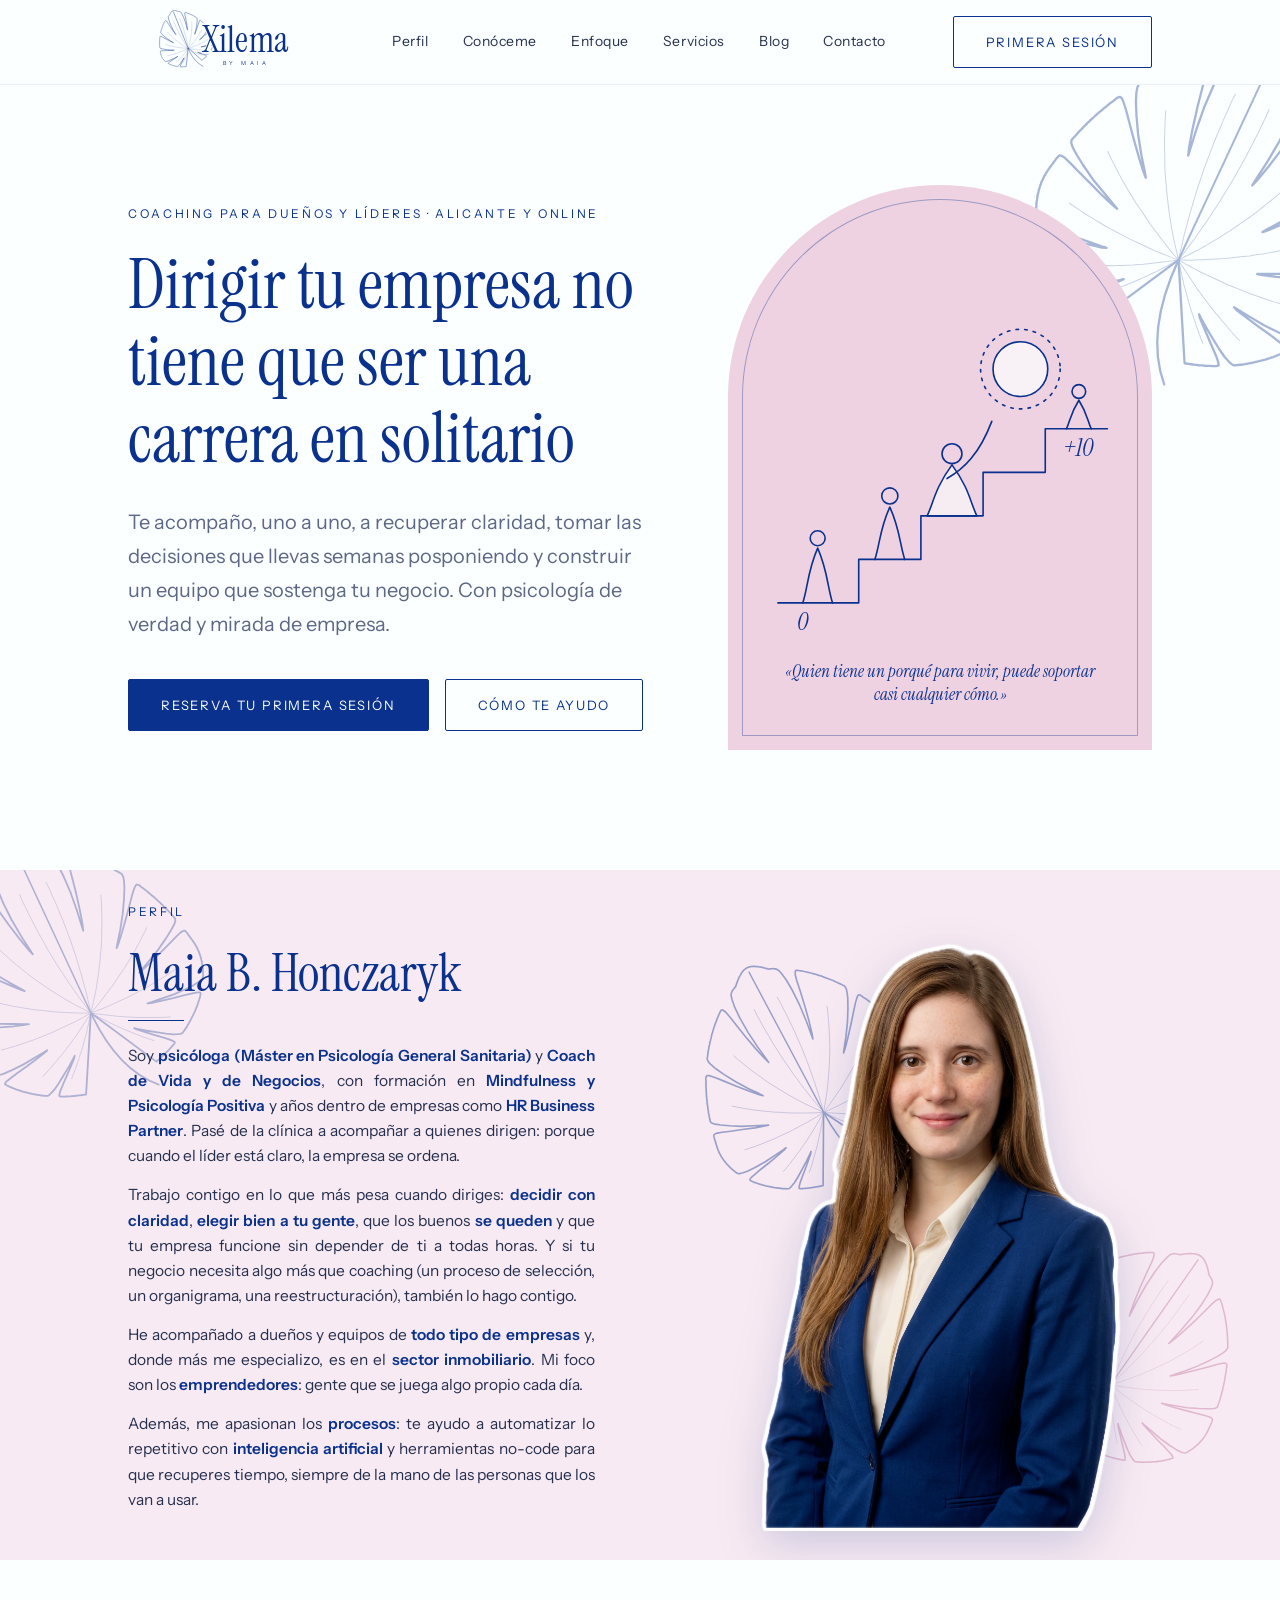
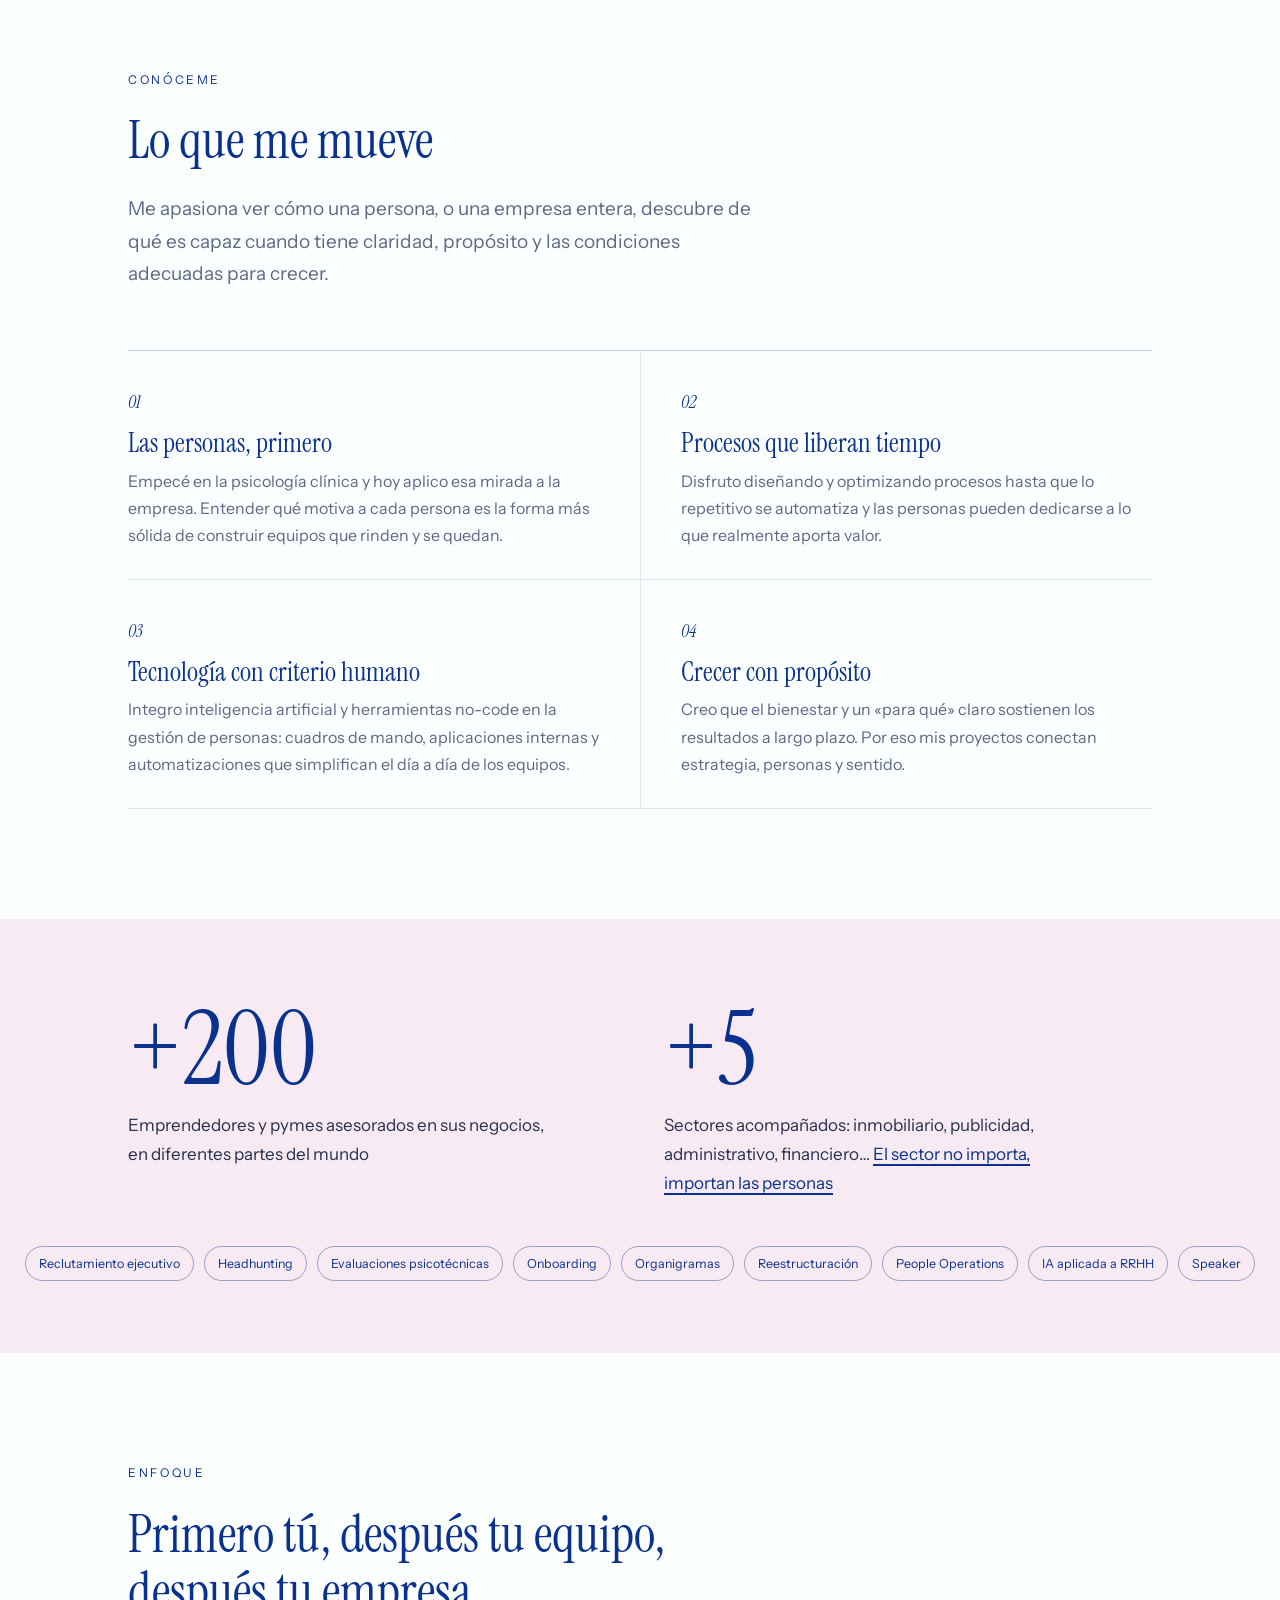
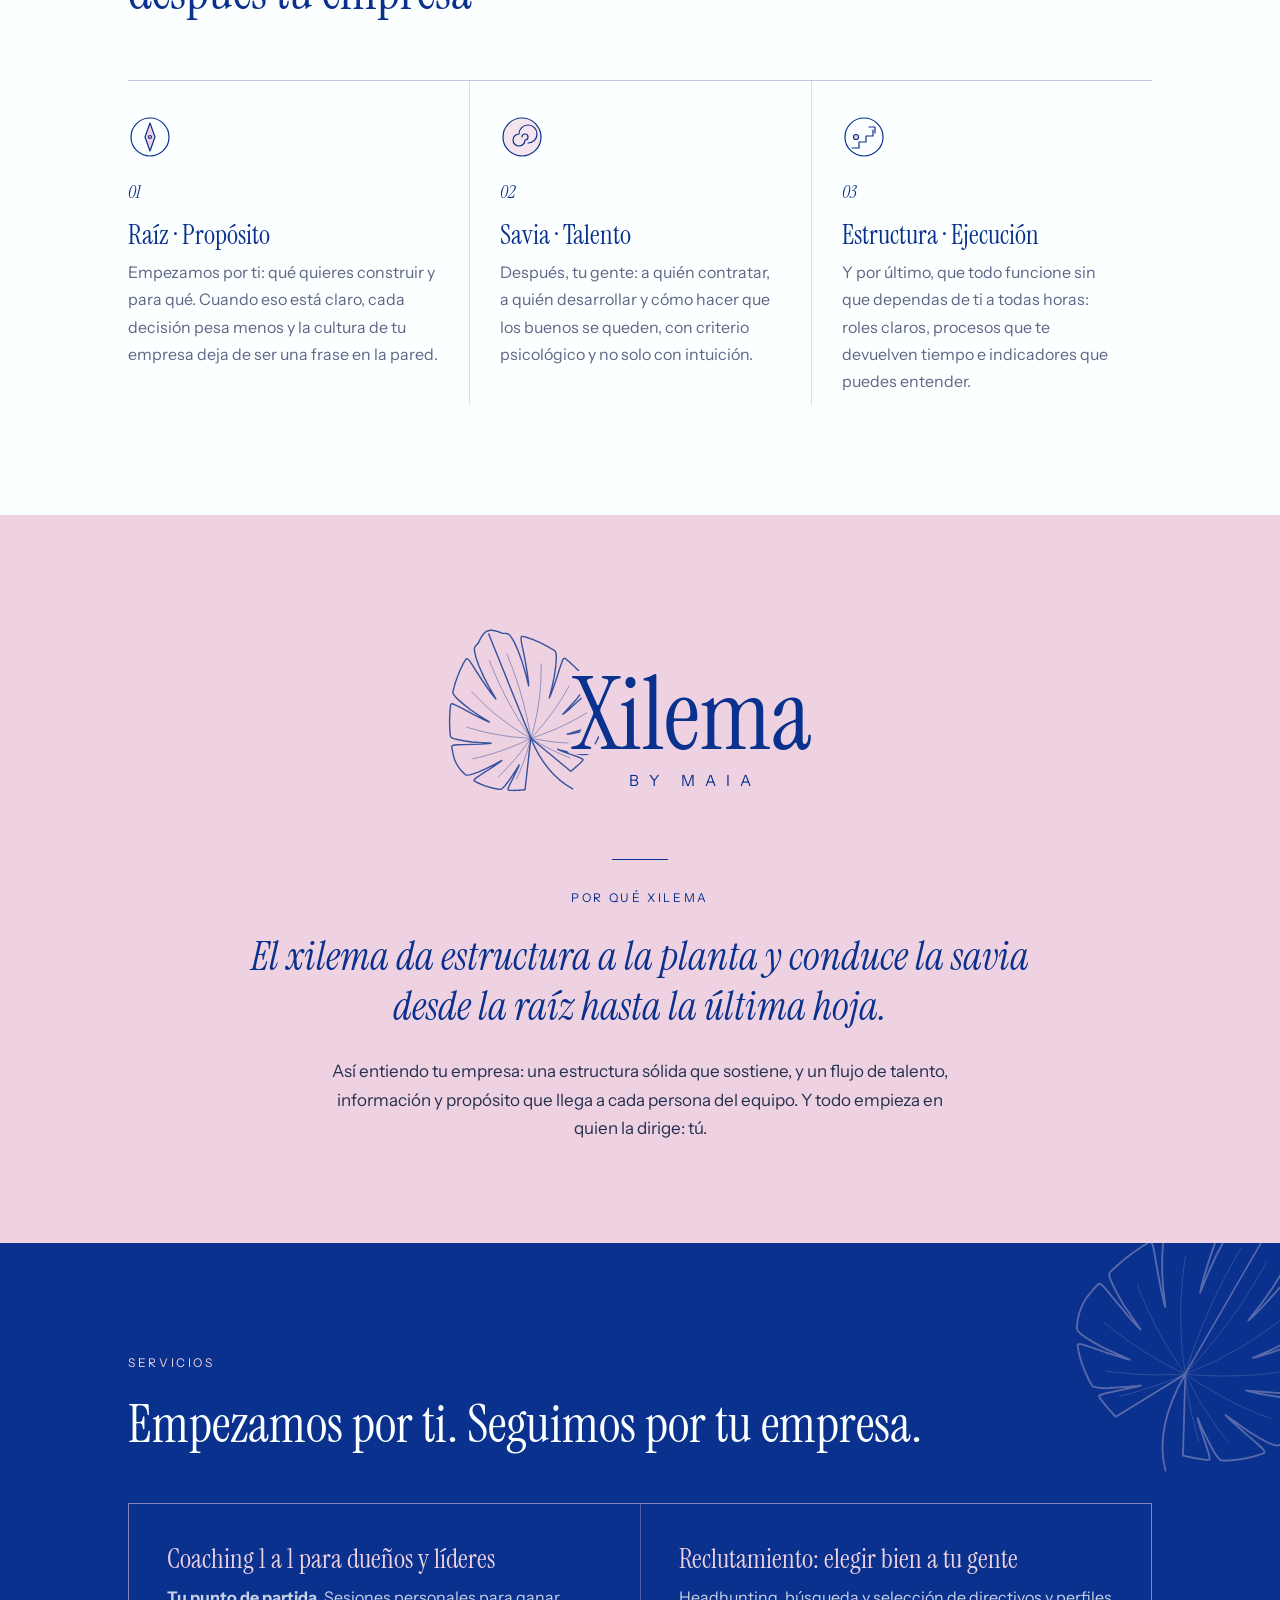
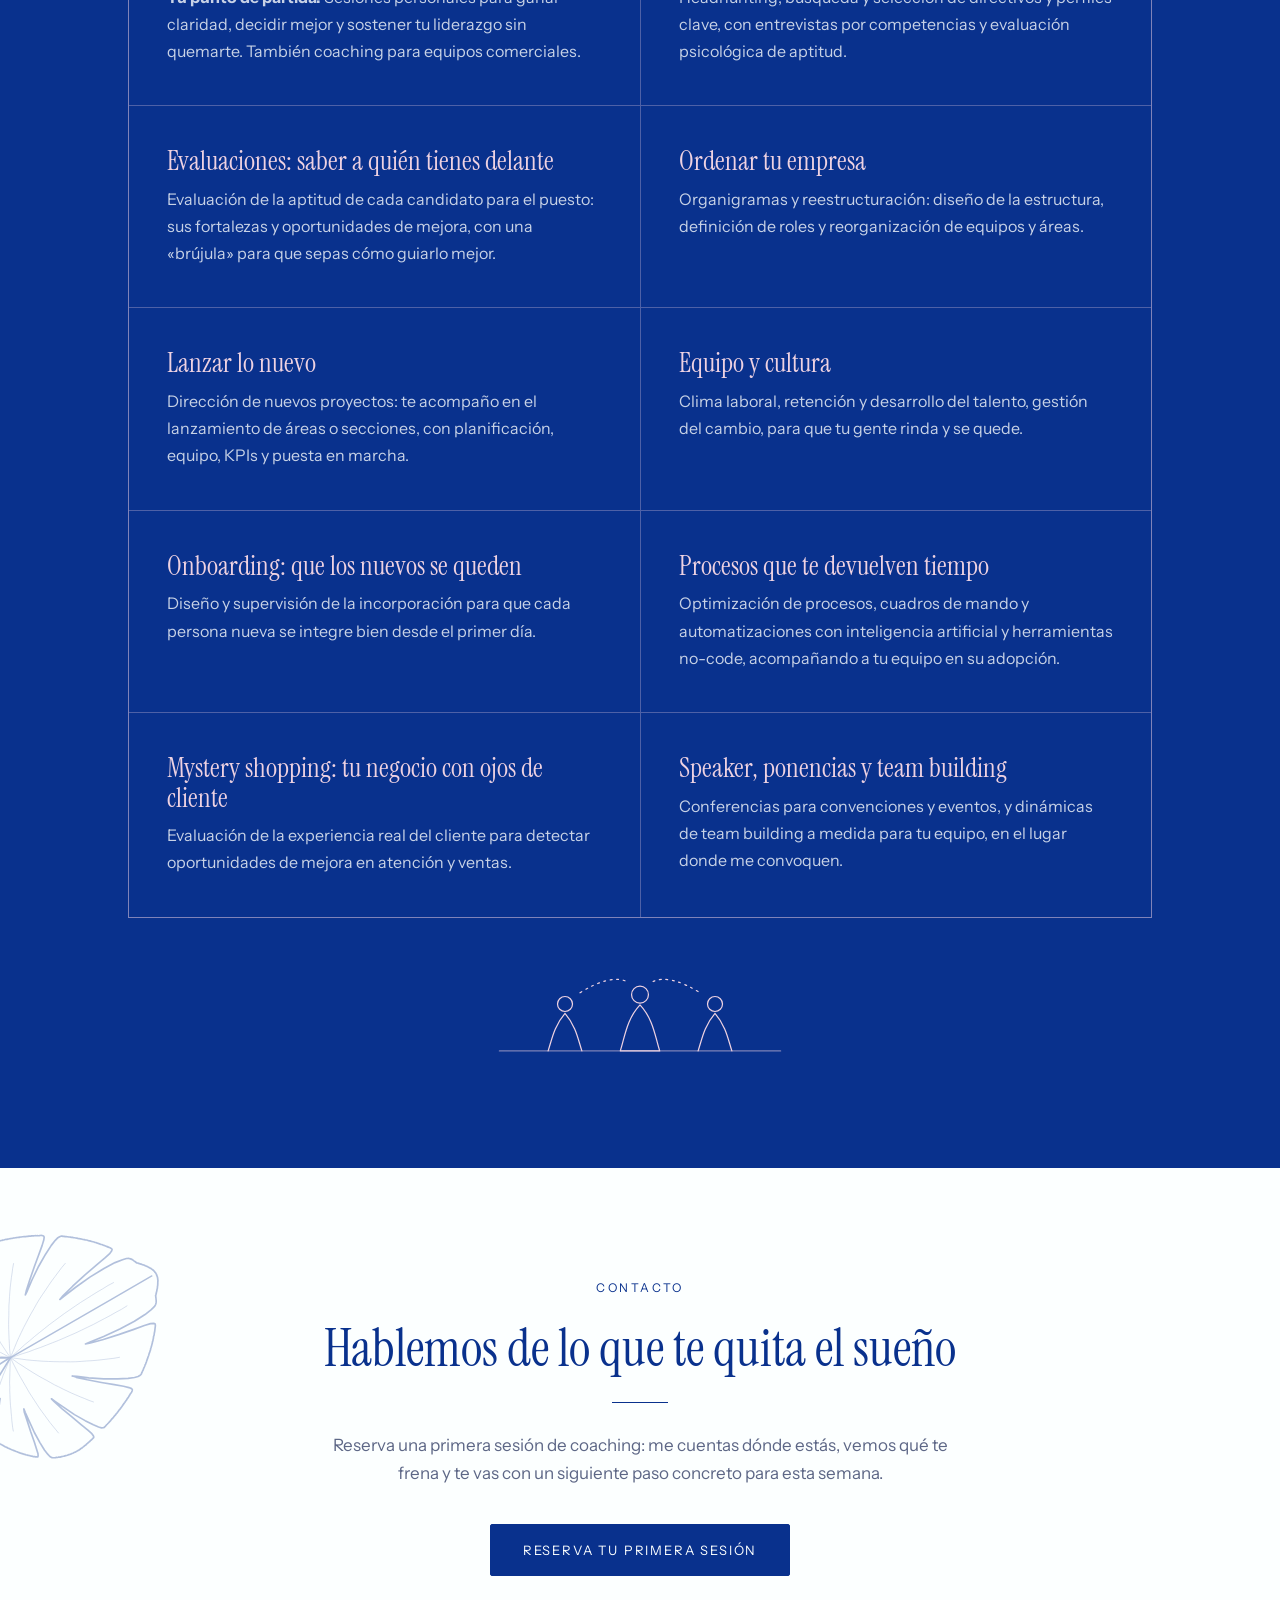
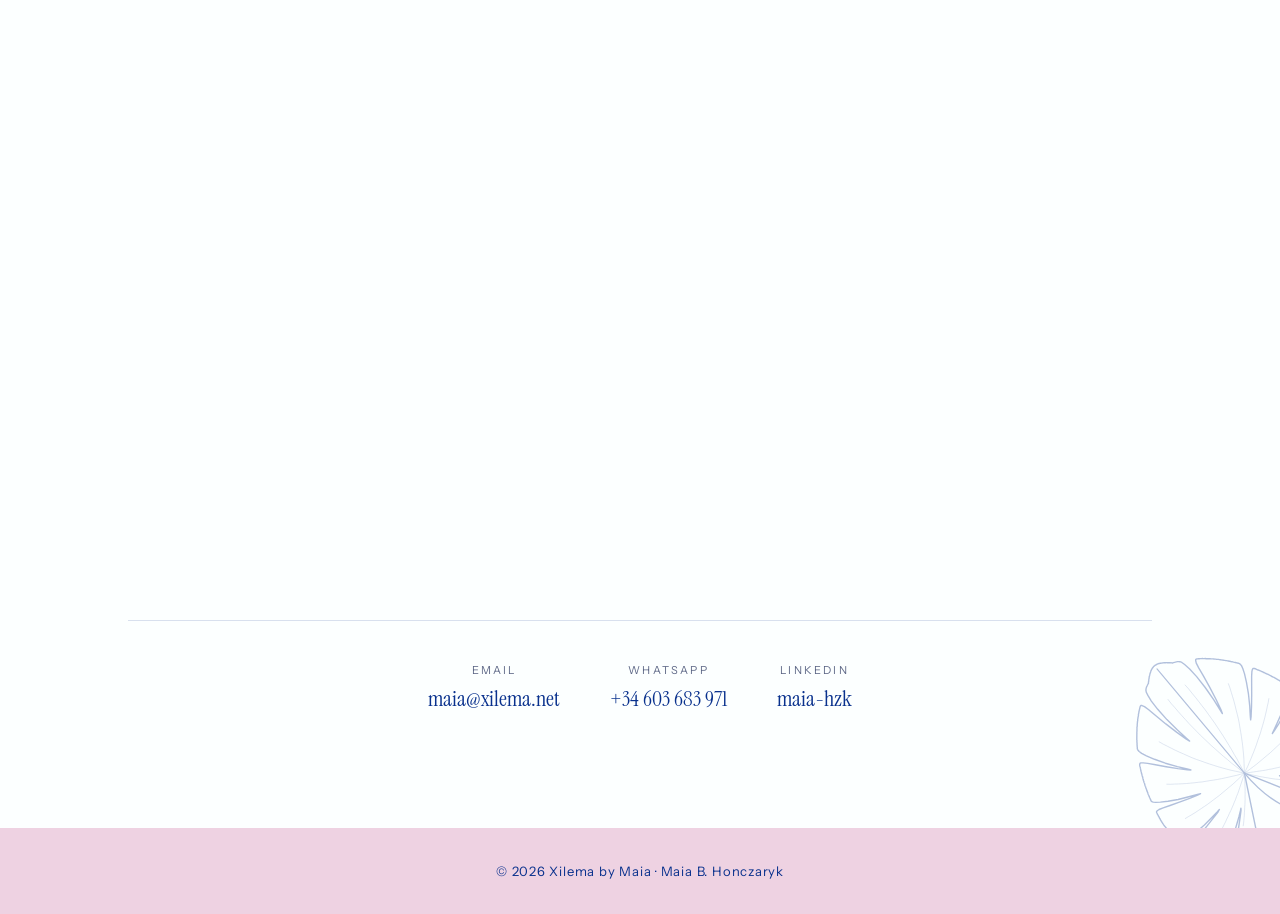
==== commit 1697849d: "Integrar calendario de Cal.com en la seccion de contacto" ====
--- a/index.html
+++ b/index.html
@@ -234,9 +234,9 @@
       <h2>Hablemos de <em>lo que te quita el sueño</em></h2>
       <div class="line"></div>
       <p>Reserva una primera sesión de coaching: me cuentas dónde estás, vemos qué te frena y te vas con un siguiente paso concreto para esta semana.</p>
-      <!-- Sustituye # por tu enlace de Calendly, Google Calendar, etc. -->
-      <a href="https://wa.me/34603683971?text=Hola%20Maia%2C%20quiero%20reservar%20una%20primera%20sesi%C3%B3n%20de%20coaching" class="btn solid">Reserva tu primera sesión</a>
-    </div>
+      <a href="https://cal.com/xilemabymaia/30min" target="_blank" rel="noopener" class="btn solid">Reserva tu primera sesión</a>
+    </div>
+    <div id="cal-inline" class="cal-embed"></div>
     <div class="contact">
       <div><small>Email</small><a href="mailto:maia@xilema.net">maia@xilema.net</a></div>
       <div><small>WhatsApp</small><a href="https://wa.me/34603683971">+34 603 683 971</a></div>
@@ -247,6 +247,16 @@
 
 <footer>© 2026 Xilema by Maia · Maia B. Honczaryk</footer>
 
+<script>
+  (function (C, A, L) { let p = function (a, ar) { a.q.push(ar); }; let d = C.document; C.Cal = C.Cal || function () { let cal = C.Cal; let ar = arguments; if (!cal.loaded) { cal.ns = {}; cal.q = cal.q || []; d.head.appendChild(d.createElement("script")).src = A; cal.loaded = true; } if (ar[0] === L) { const api = function () { p(api, arguments); }; const namespace = ar[1]; api.q = api.q || []; if(typeof namespace === "string"){cal.ns[namespace] = cal.ns[namespace] || api;p(cal.ns[namespace], ar);p(cal, ["initNamespace", namespace]);} else p(cal, ar); return;} p(cal, ar); }; })(window, "https://app.cal.com/embed/embed.js", "init");
+  Cal("init", "30min", {origin:"https://cal.com"});
+  Cal.ns["30min"]("inline", {
+    elementOrSelector:"#cal-inline",
+    config: {"layout":"month_view","theme":"light"},
+    calLink: "xilemabymaia/30min",
+  });
+  Cal.ns["30min"]("ui", {"theme":"light","cssVarsPerTheme":{"light":{"cal-brand":"#09318D"}},"hideEventTypeDetails":false,"layout":"month_view"});
+</script>
 <script src="mobile.js"></script>
 </body>
 </html>
--- a/styles.css
+++ b/styles.css
@@ -234,3 +234,7 @@
 .leaf.l-hero2{left:auto;right:-40px;bottom:-30px;transform:rotate(30deg) scaleX(-1)}
 
 .leaf.l-hero2{display:none}
+
+/* calendario integrado de Cal.com */
+.cal-embed{width:100%;min-height:540px;margin-top:44px;overflow:auto}
+
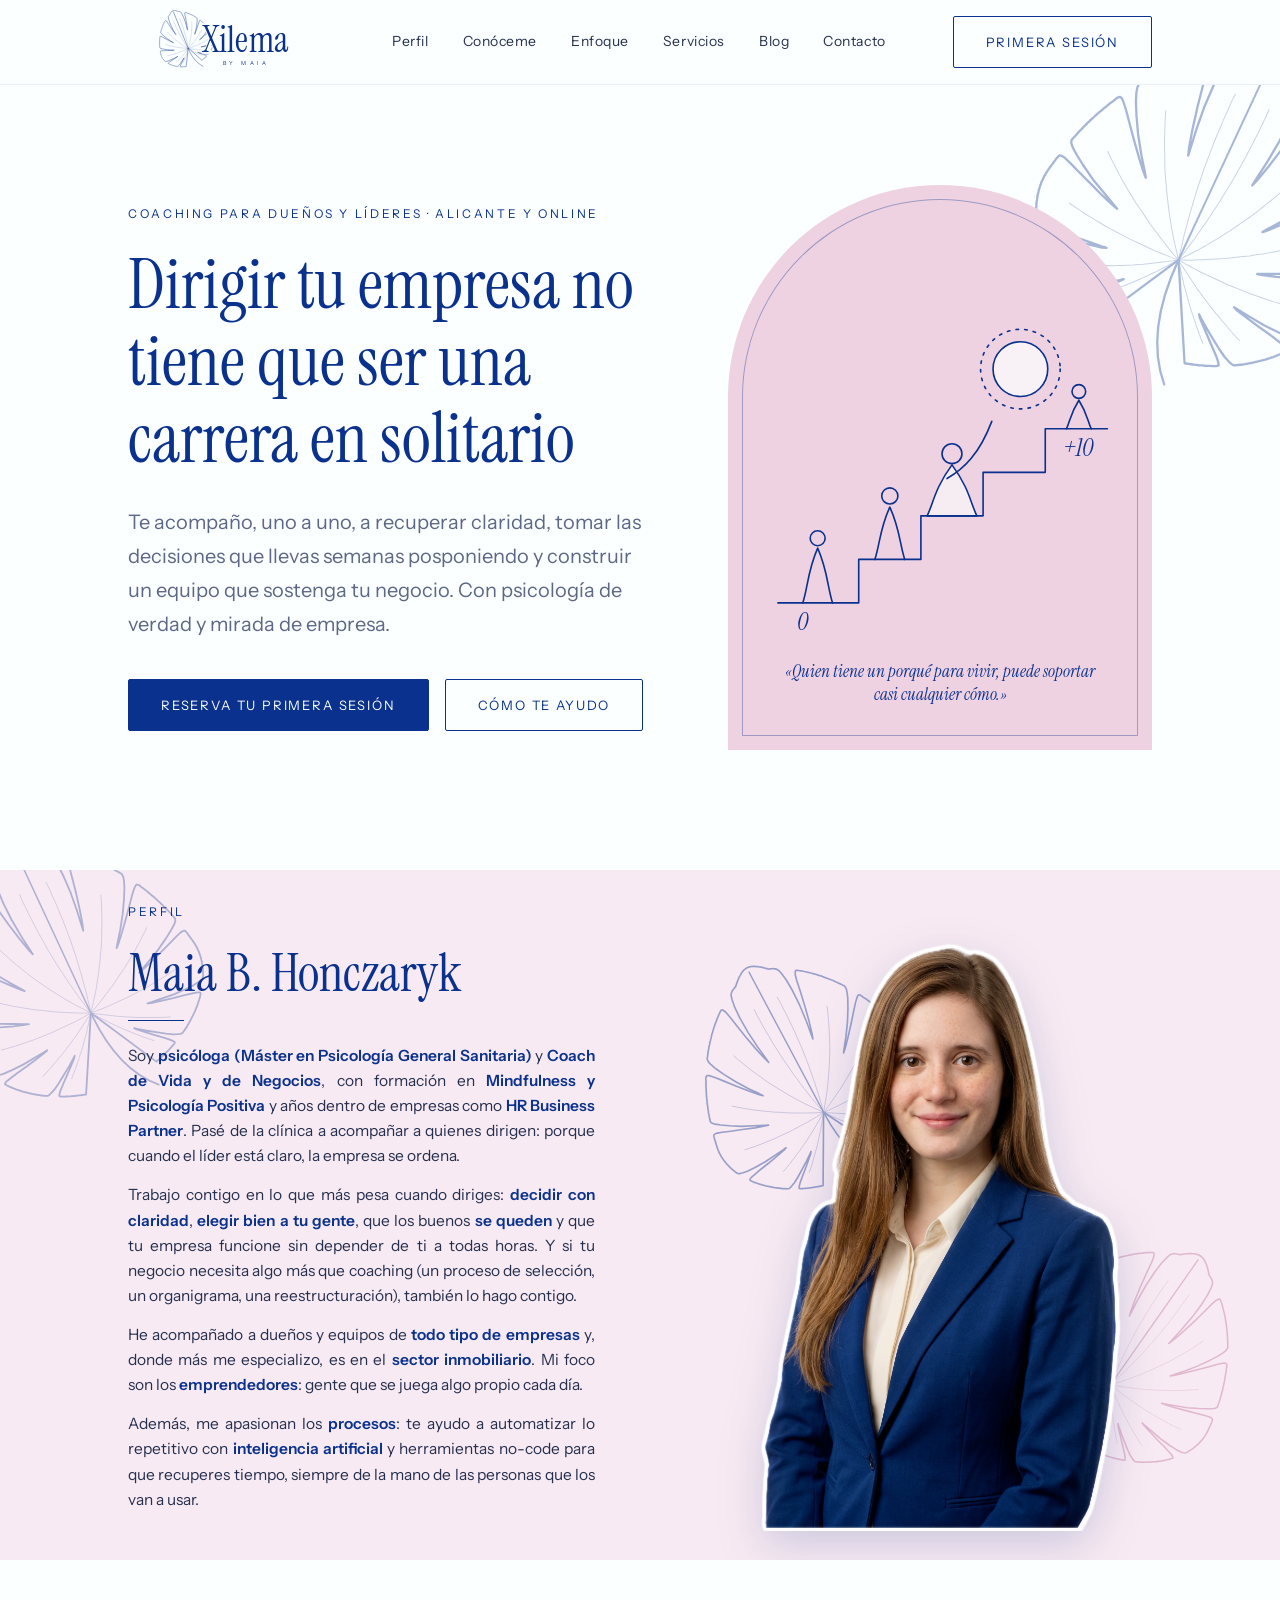
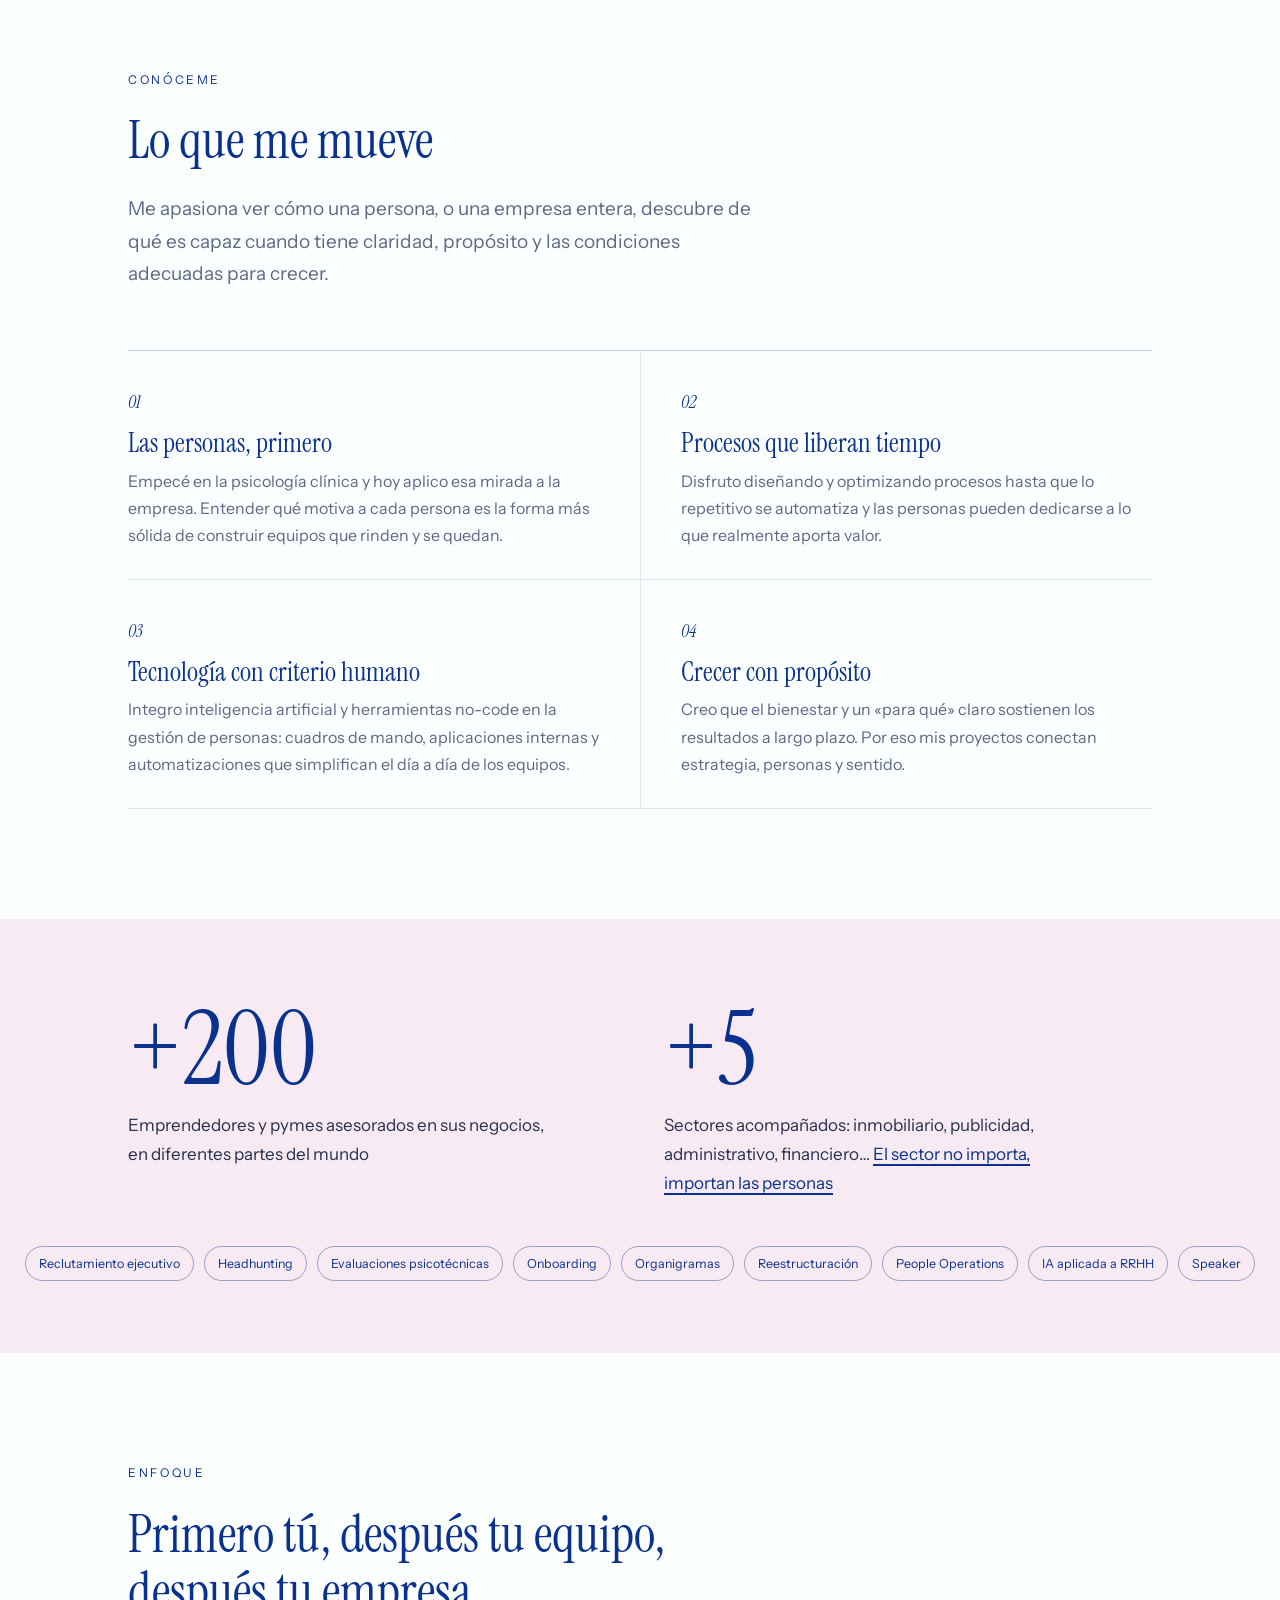
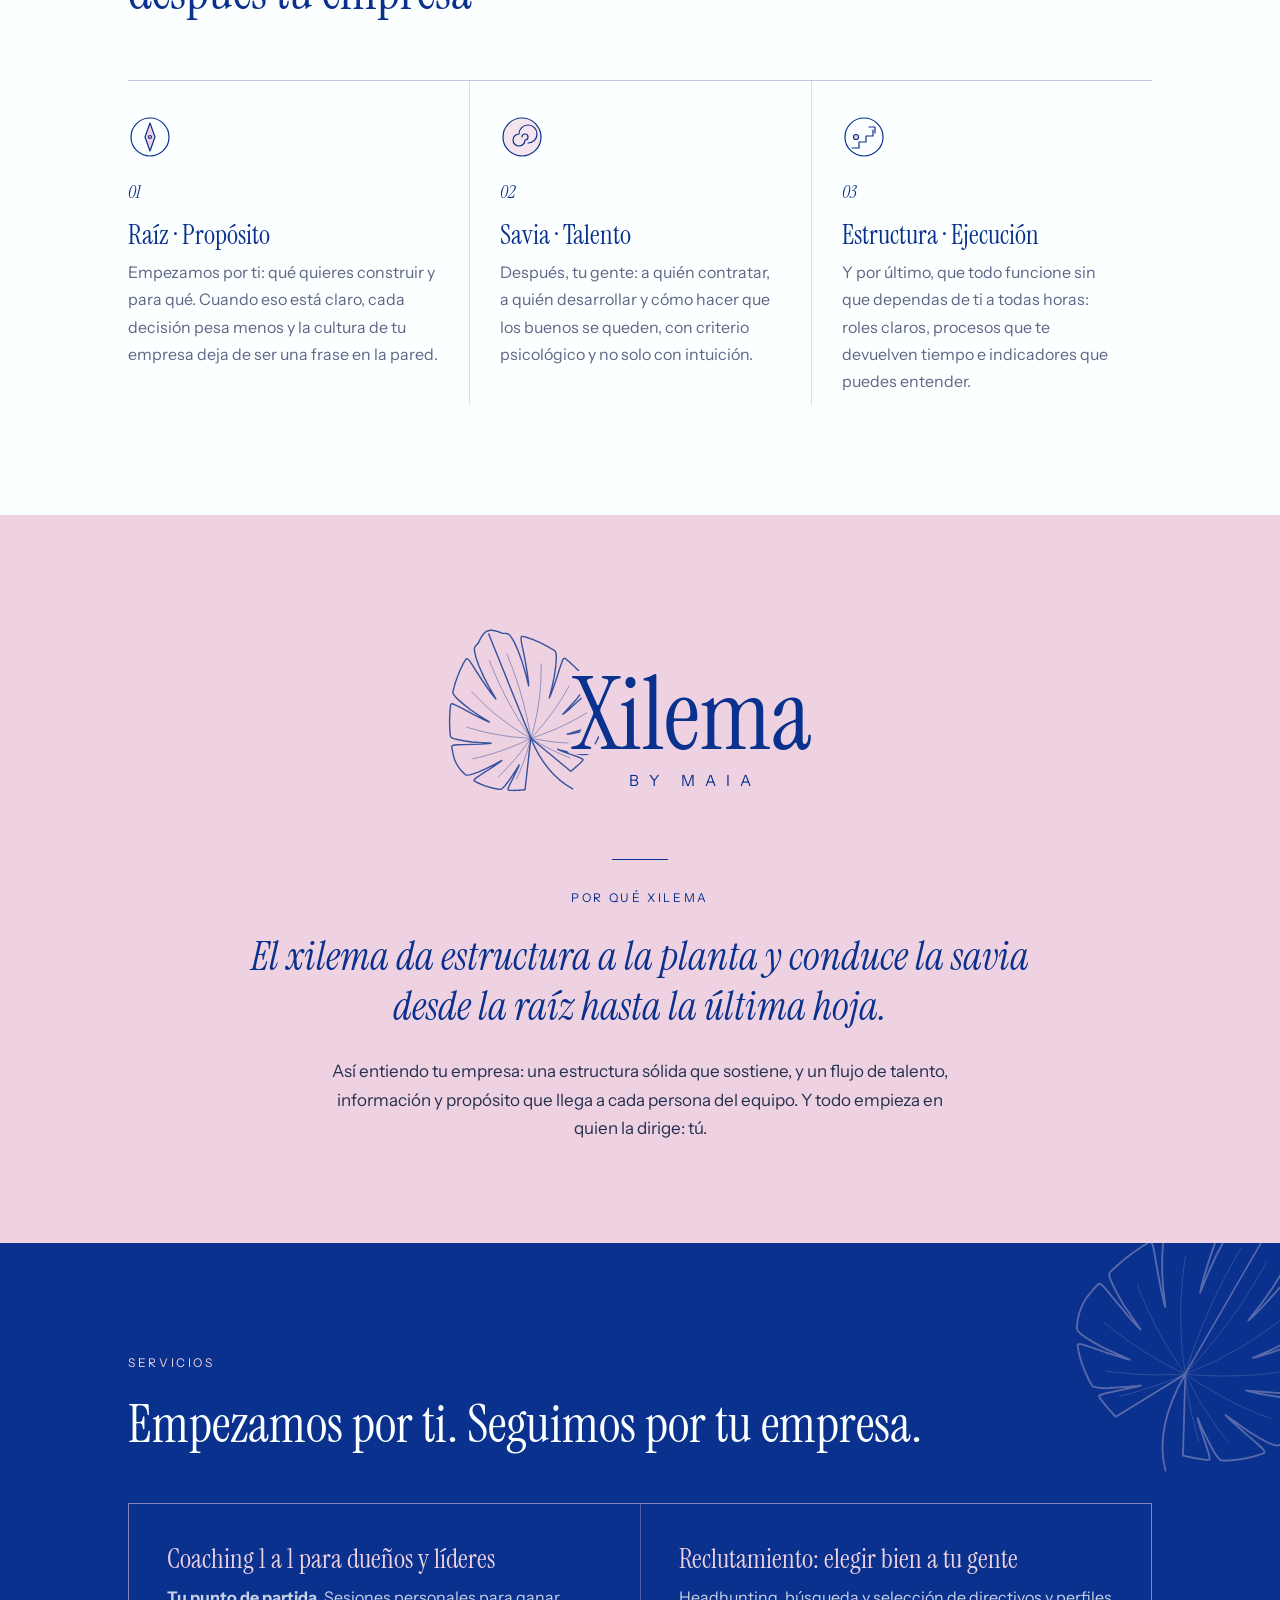
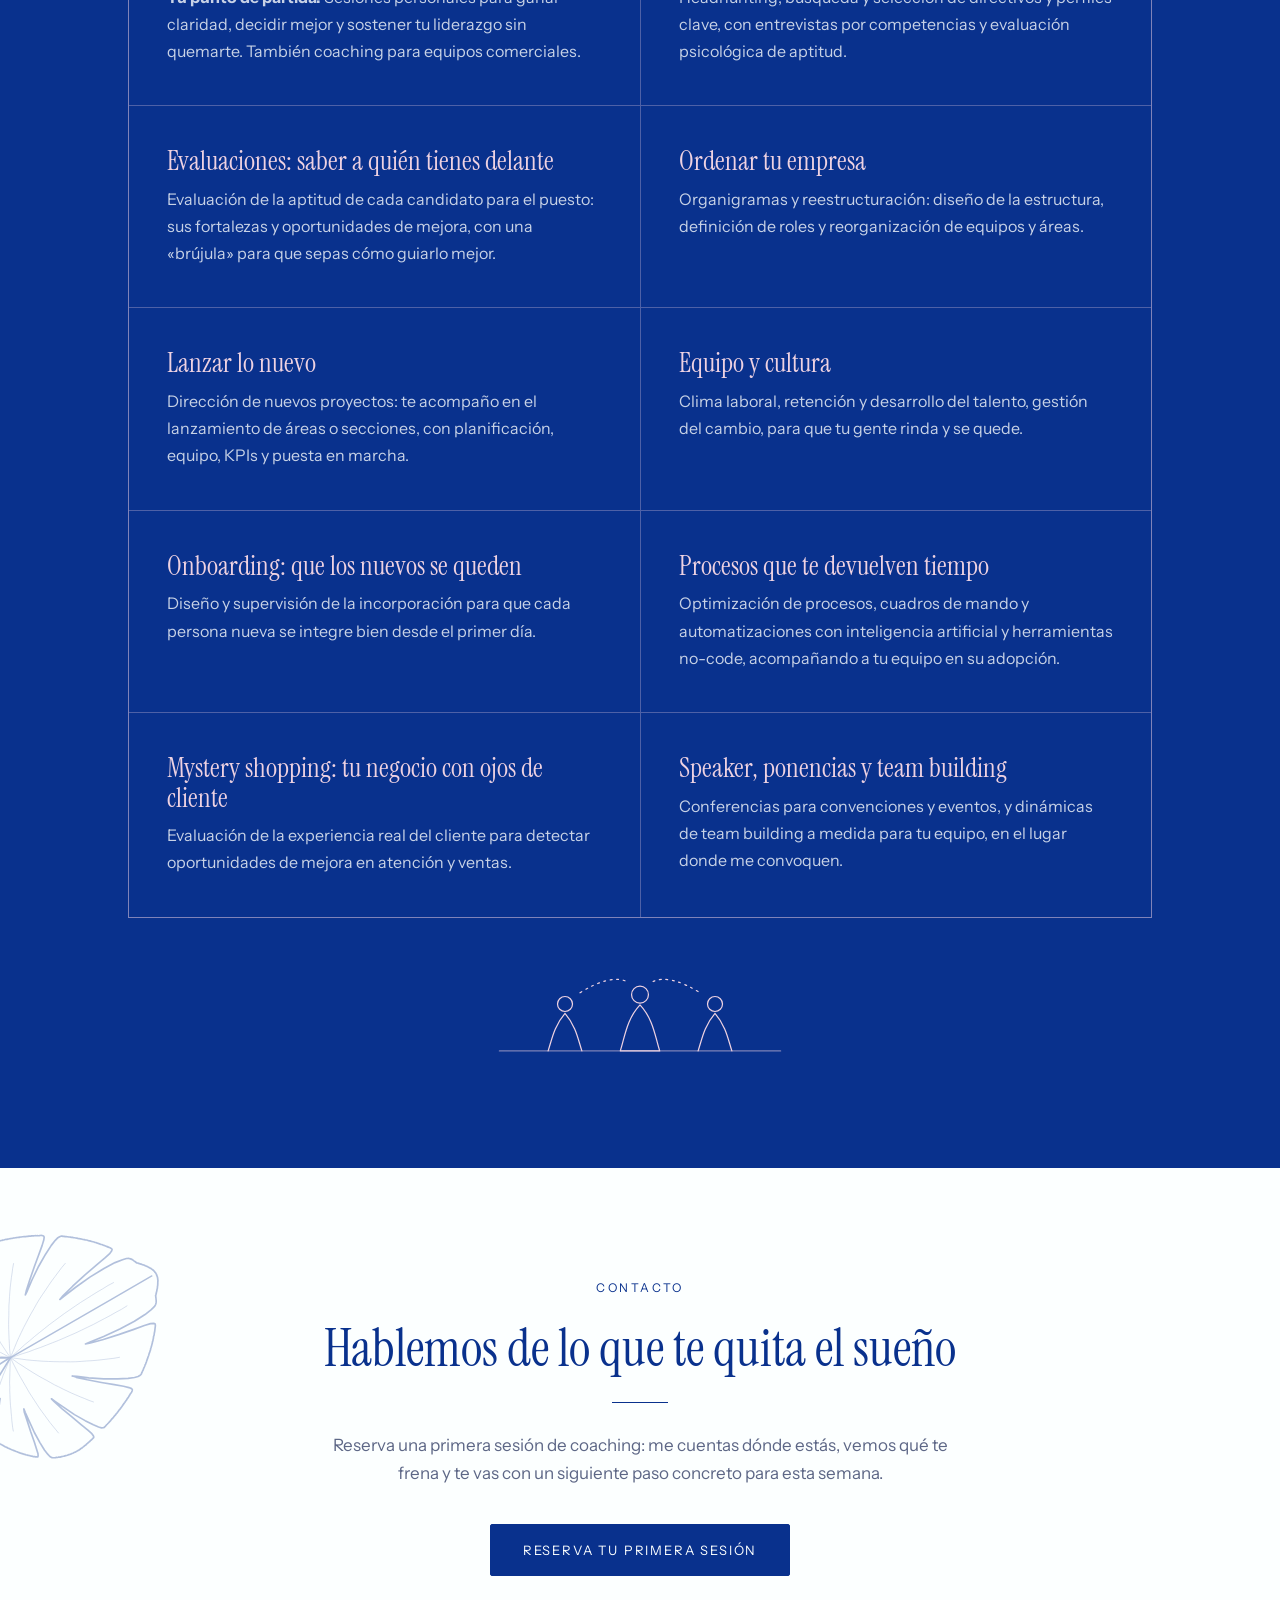
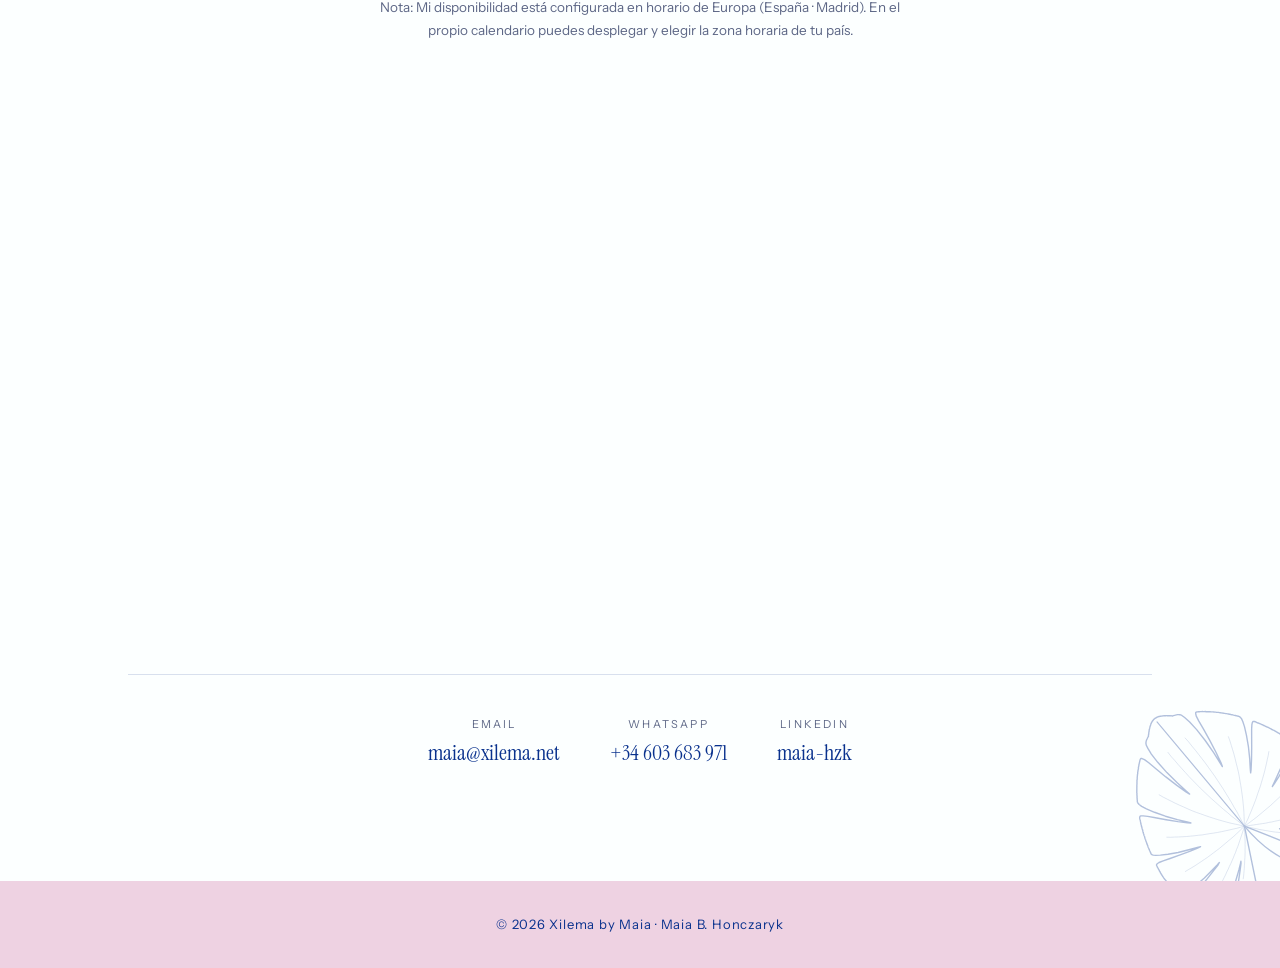
==== commit b5e5e92a: "Anadir aviso de horario europeo junto al calendario" ====
--- a/index.html
+++ b/index.html
@@ -235,6 +235,7 @@
       <div class="line"></div>
       <p>Reserva una primera sesión de coaching: me cuentas dónde estás, vemos qué te frena y te vas con un siguiente paso concreto para esta semana.</p>
       <a href="https://cal.com/xilemabymaia/30min" target="_blank" rel="noopener" class="btn solid">Reserva tu primera sesión</a>
+      <p class="tz-note">Nota: Mi disponibilidad está configurada en horario de Europa (España · Madrid). En el propio calendario puedes desplegar y elegir la zona horaria de tu país.</p>
     </div>
     <div id="cal-inline" class="cal-embed"></div>
     <div class="contact">
--- a/styles.css
+++ b/styles.css
@@ -236,5 +236,6 @@
 .leaf.l-hero2{display:none}
 
 /* calendario integrado de Cal.com */
-.cal-embed{width:100%;min-height:540px;margin-top:44px;overflow:auto}
-
+.book .tz-note{font-size:13.5px;color:var(--muted);margin:20px auto 0;max-width:520px}
+.cal-embed{width:100%;min-height:540px;margin-top:32px;overflow:auto}
+
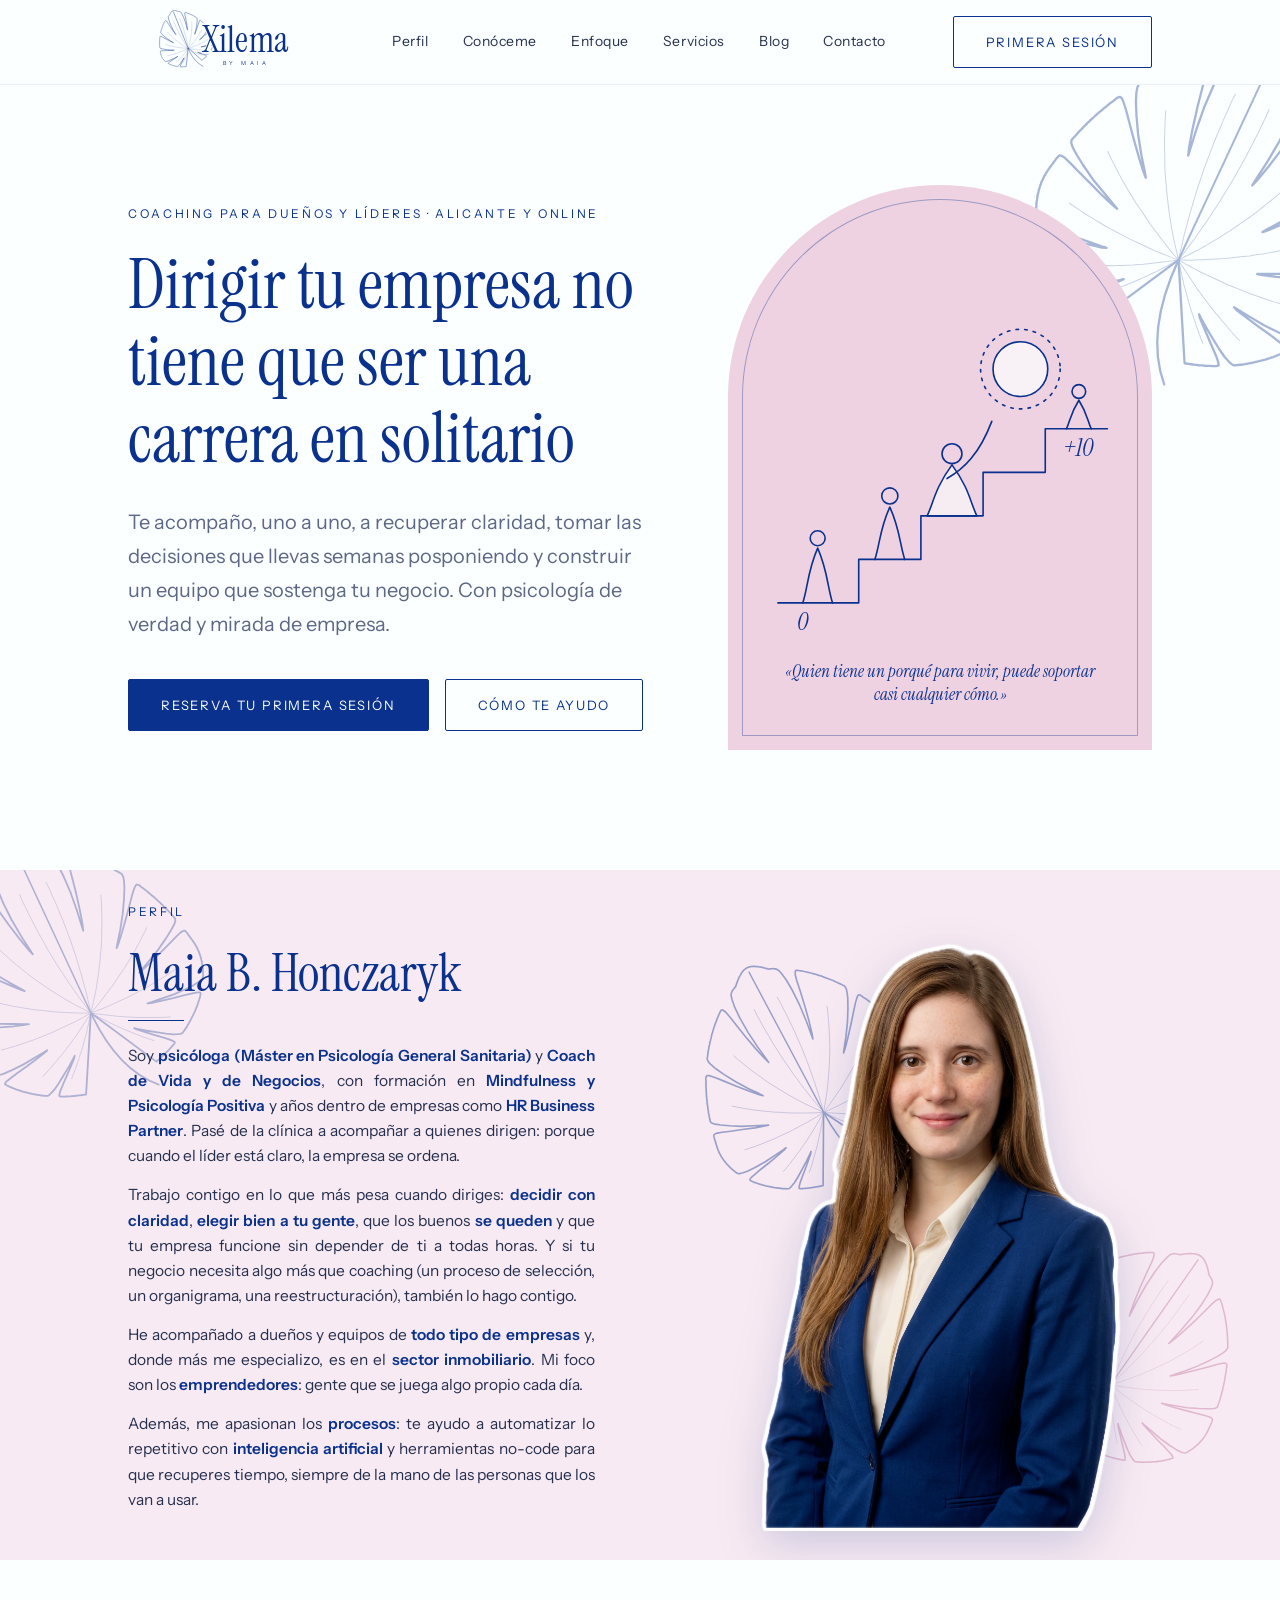
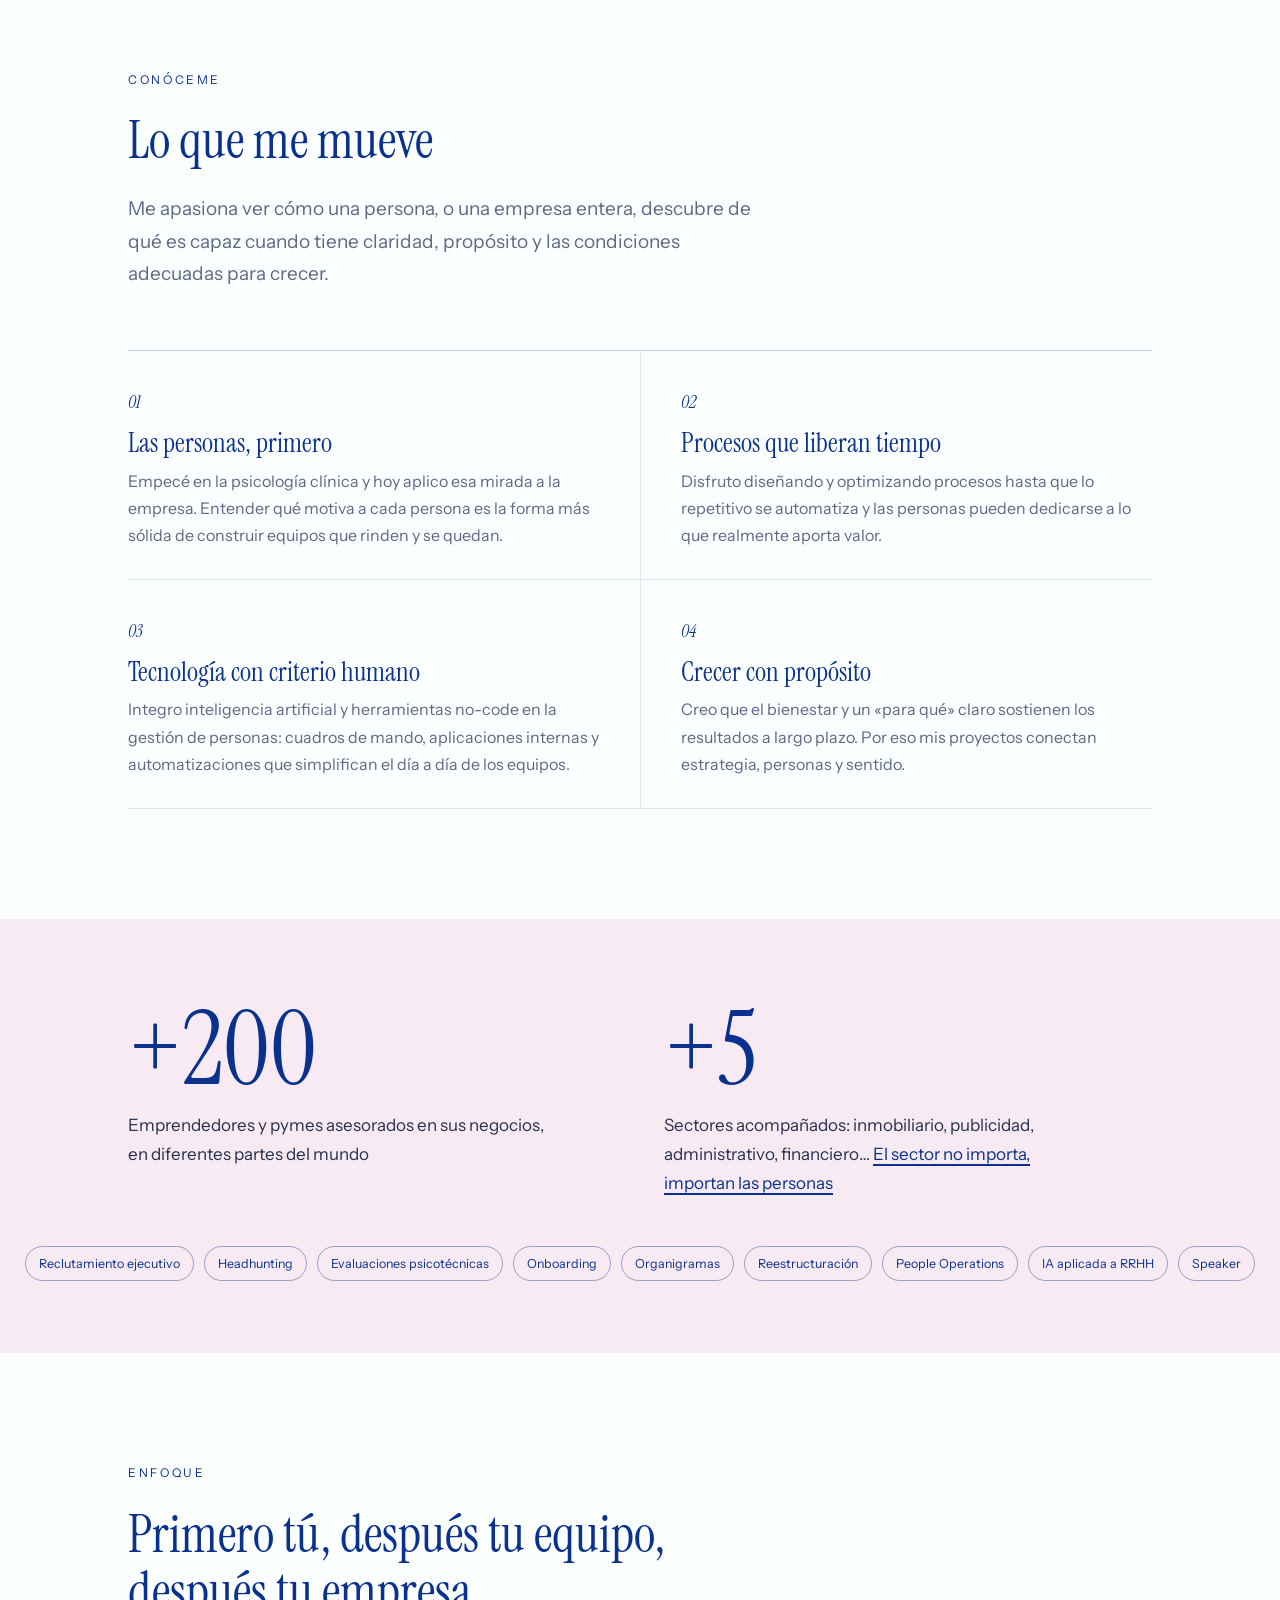
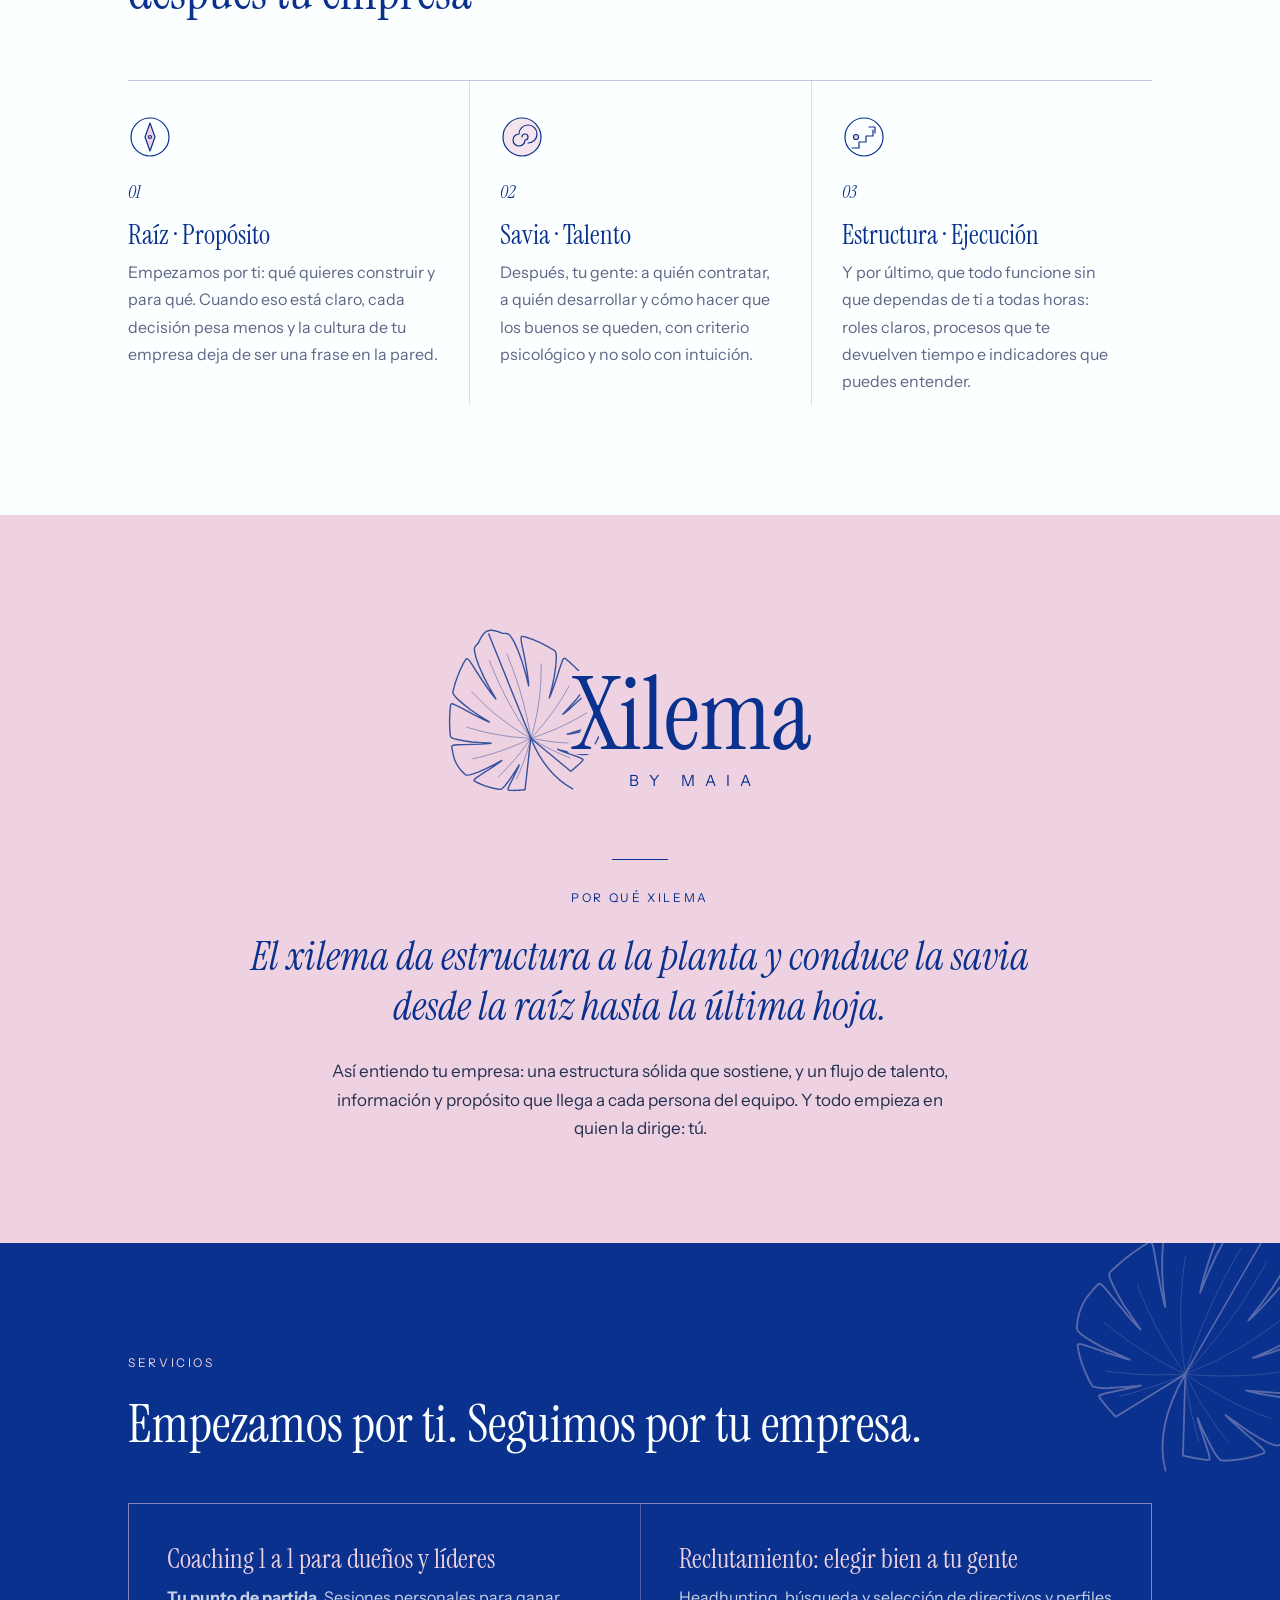
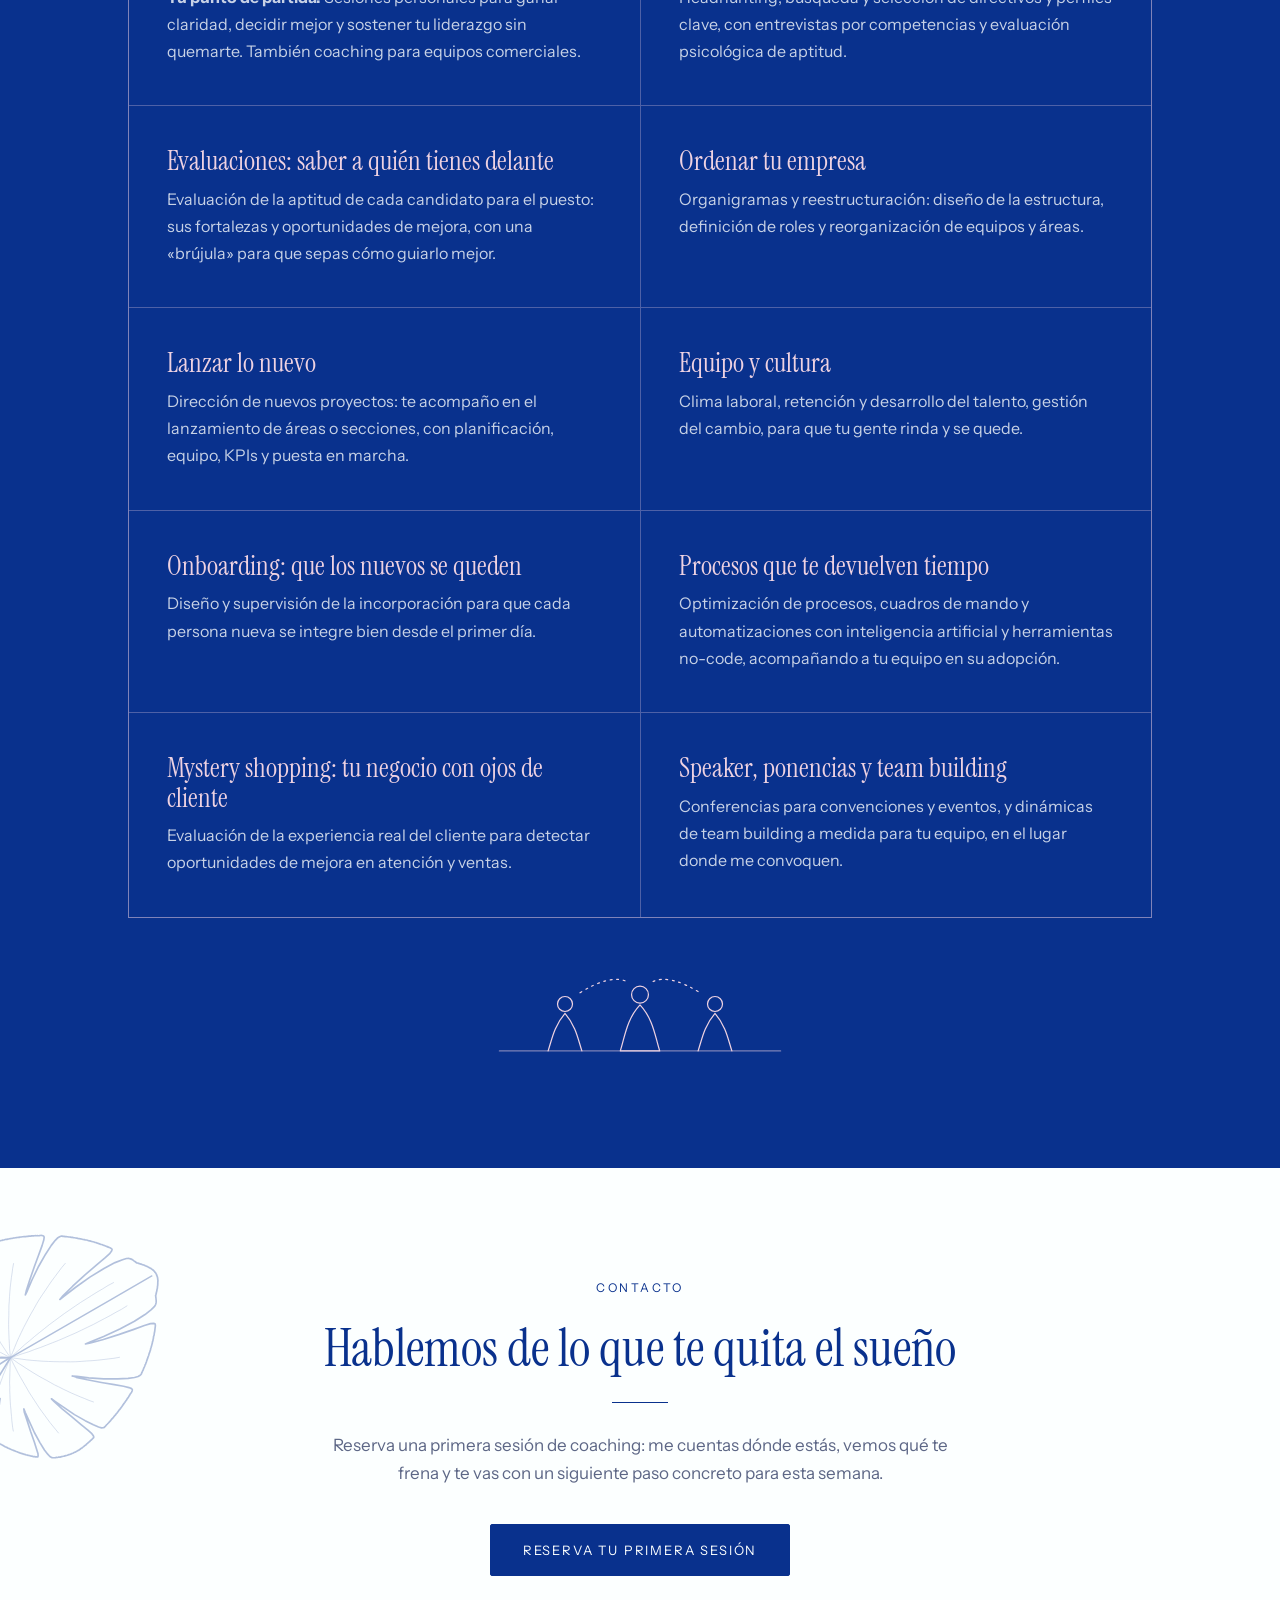
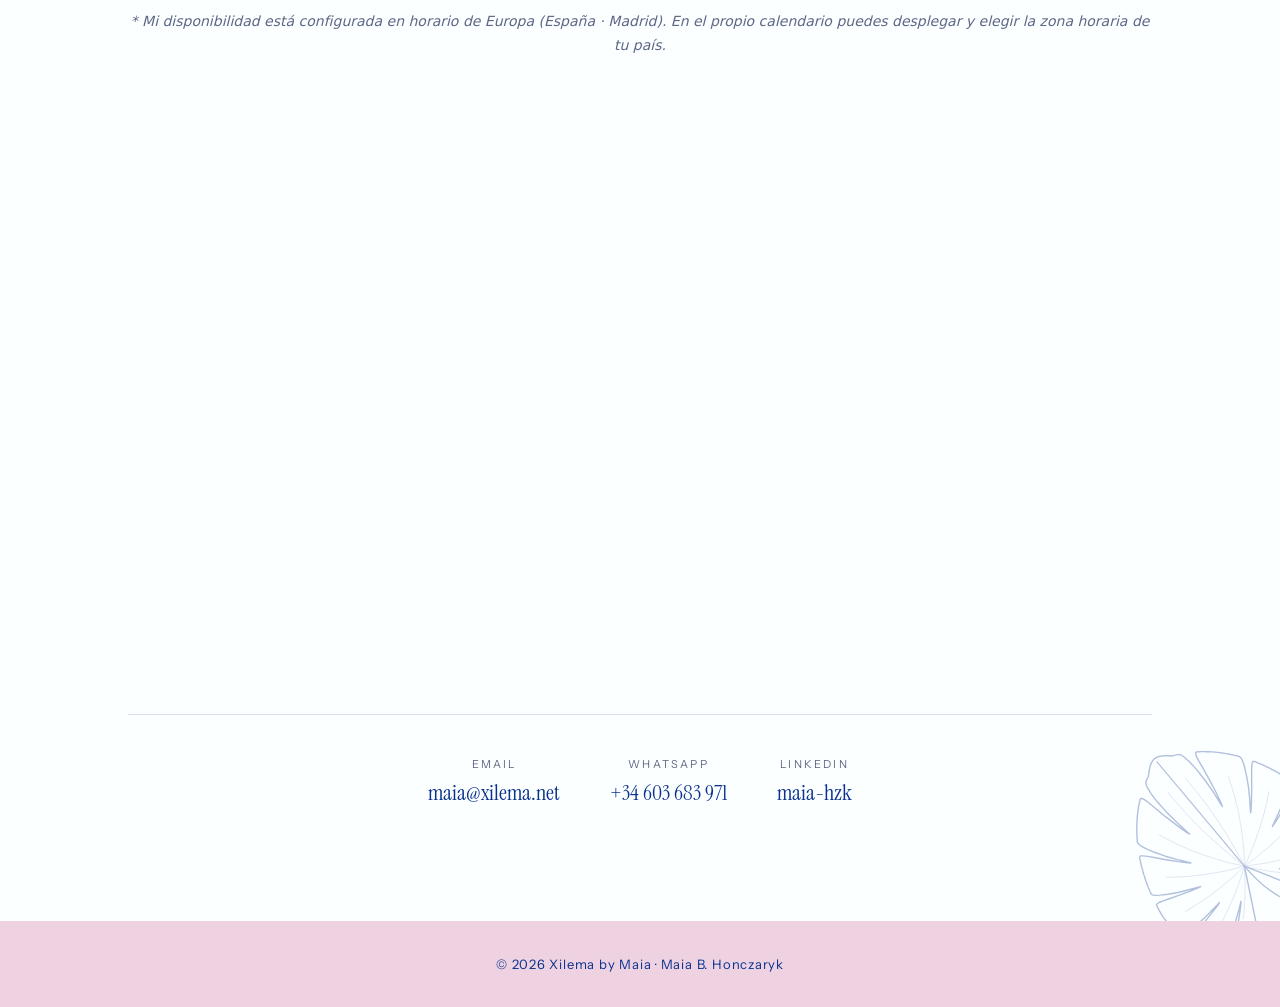
==== commit 6ffa3b71: "Ajustar estilo y espaciado de la nota de huso horario" ====
--- a/index.html
+++ b/index.html
@@ -235,8 +235,8 @@
       <div class="line"></div>
       <p>Reserva una primera sesión de coaching: me cuentas dónde estás, vemos qué te frena y te vas con un siguiente paso concreto para esta semana.</p>
       <a href="https://cal.com/xilemabymaia/30min" target="_blank" rel="noopener" class="btn solid">Reserva tu primera sesión</a>
-      <p class="tz-note">Nota: Mi disponibilidad está configurada en horario de Europa (España · Madrid). En el propio calendario puedes desplegar y elegir la zona horaria de tu país.</p>
-    </div>
+    </div>
+    <p class="tz-note">* Mi disponibilidad está configurada en horario de Europa (España · Madrid). En el propio calendario puedes desplegar y elegir la zona horaria de tu país.</p>
     <div id="cal-inline" class="cal-embed"></div>
     <div class="contact">
       <div><small>Email</small><a href="mailto:maia@xilema.net">maia@xilema.net</a></div>
--- a/styles.css
+++ b/styles.css
@@ -236,6 +236,6 @@
 .leaf.l-hero2{display:none}
 
 /* calendario integrado de Cal.com */
-.book .tz-note{font-size:13.5px;color:var(--muted);margin:20px auto 0;max-width:520px}
-.cal-embed{width:100%;min-height:540px;margin-top:32px;overflow:auto}
-
+.book .tz-note{font-size:14px;font-style:italic;color:var(--muted);margin:34px auto 56px;max-width:none}
+.cal-embed{width:100%;min-height:540px;margin-top:0;overflow:auto}
+
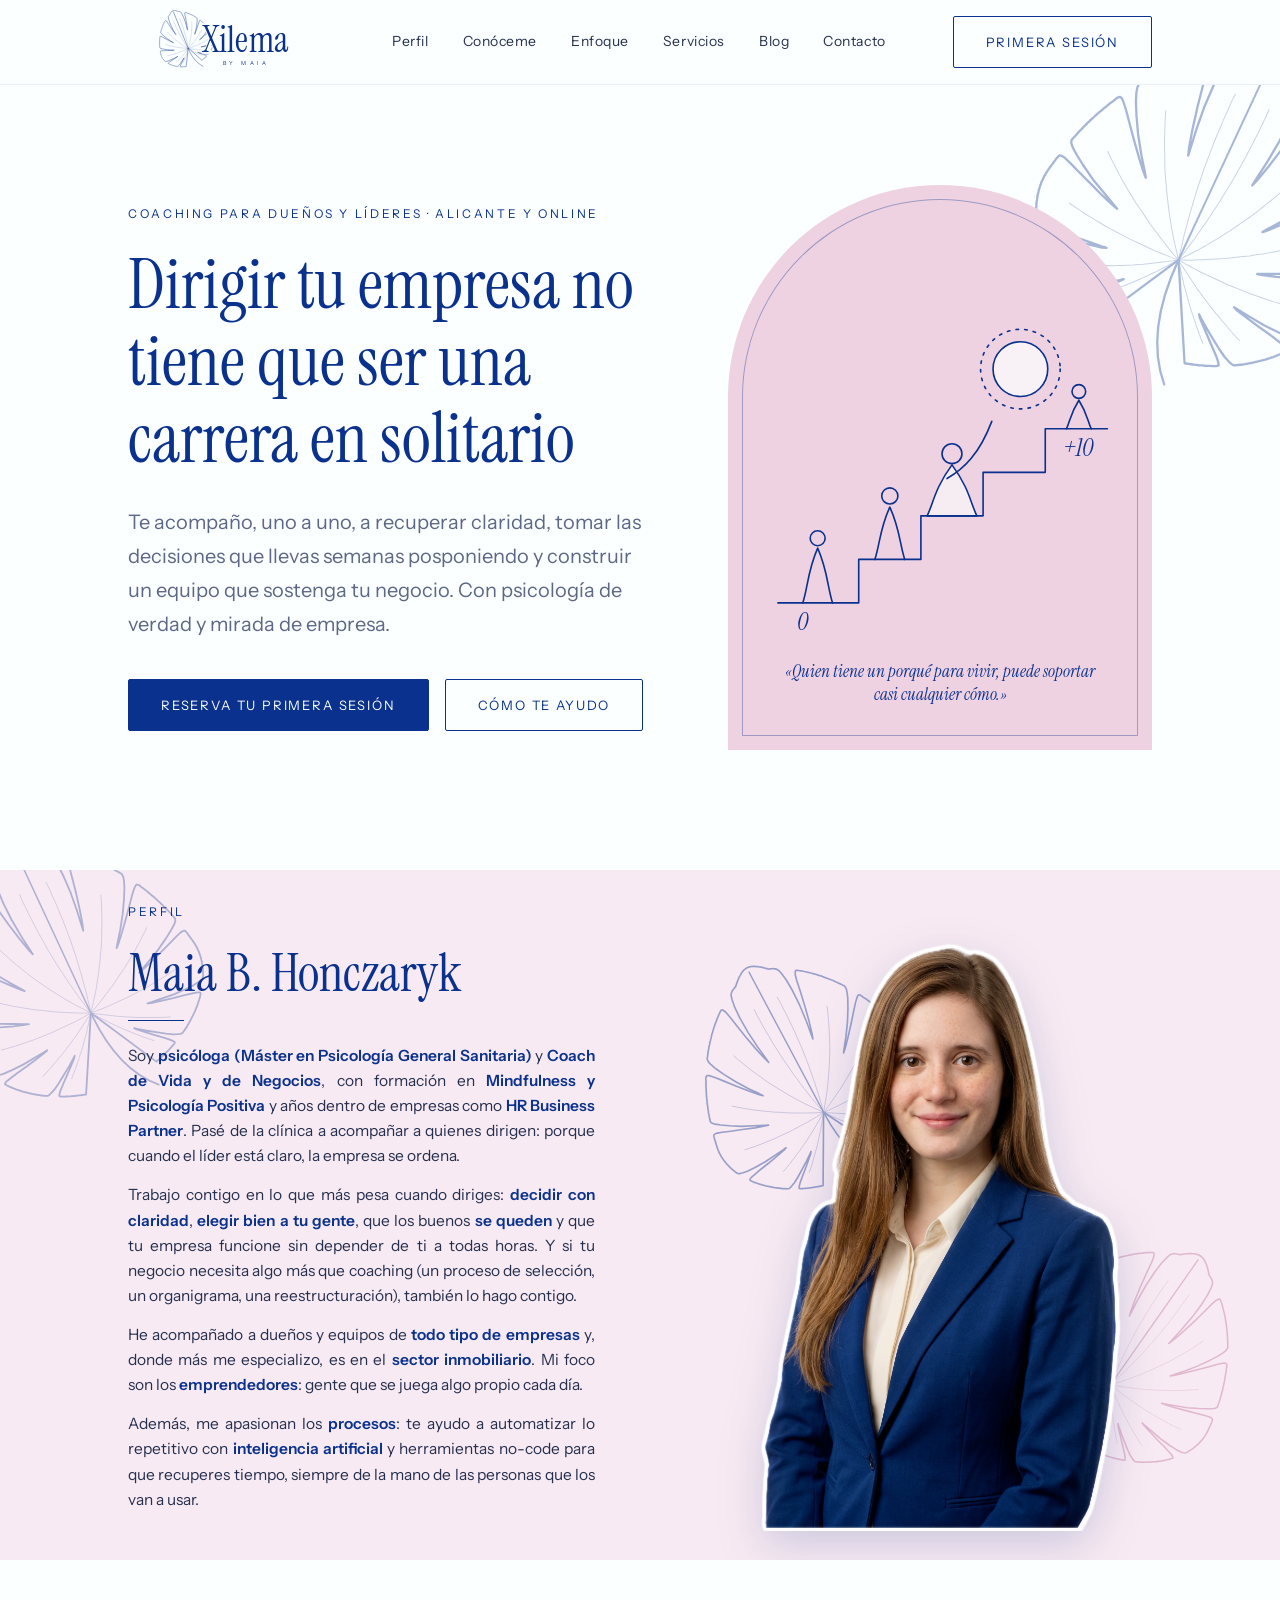
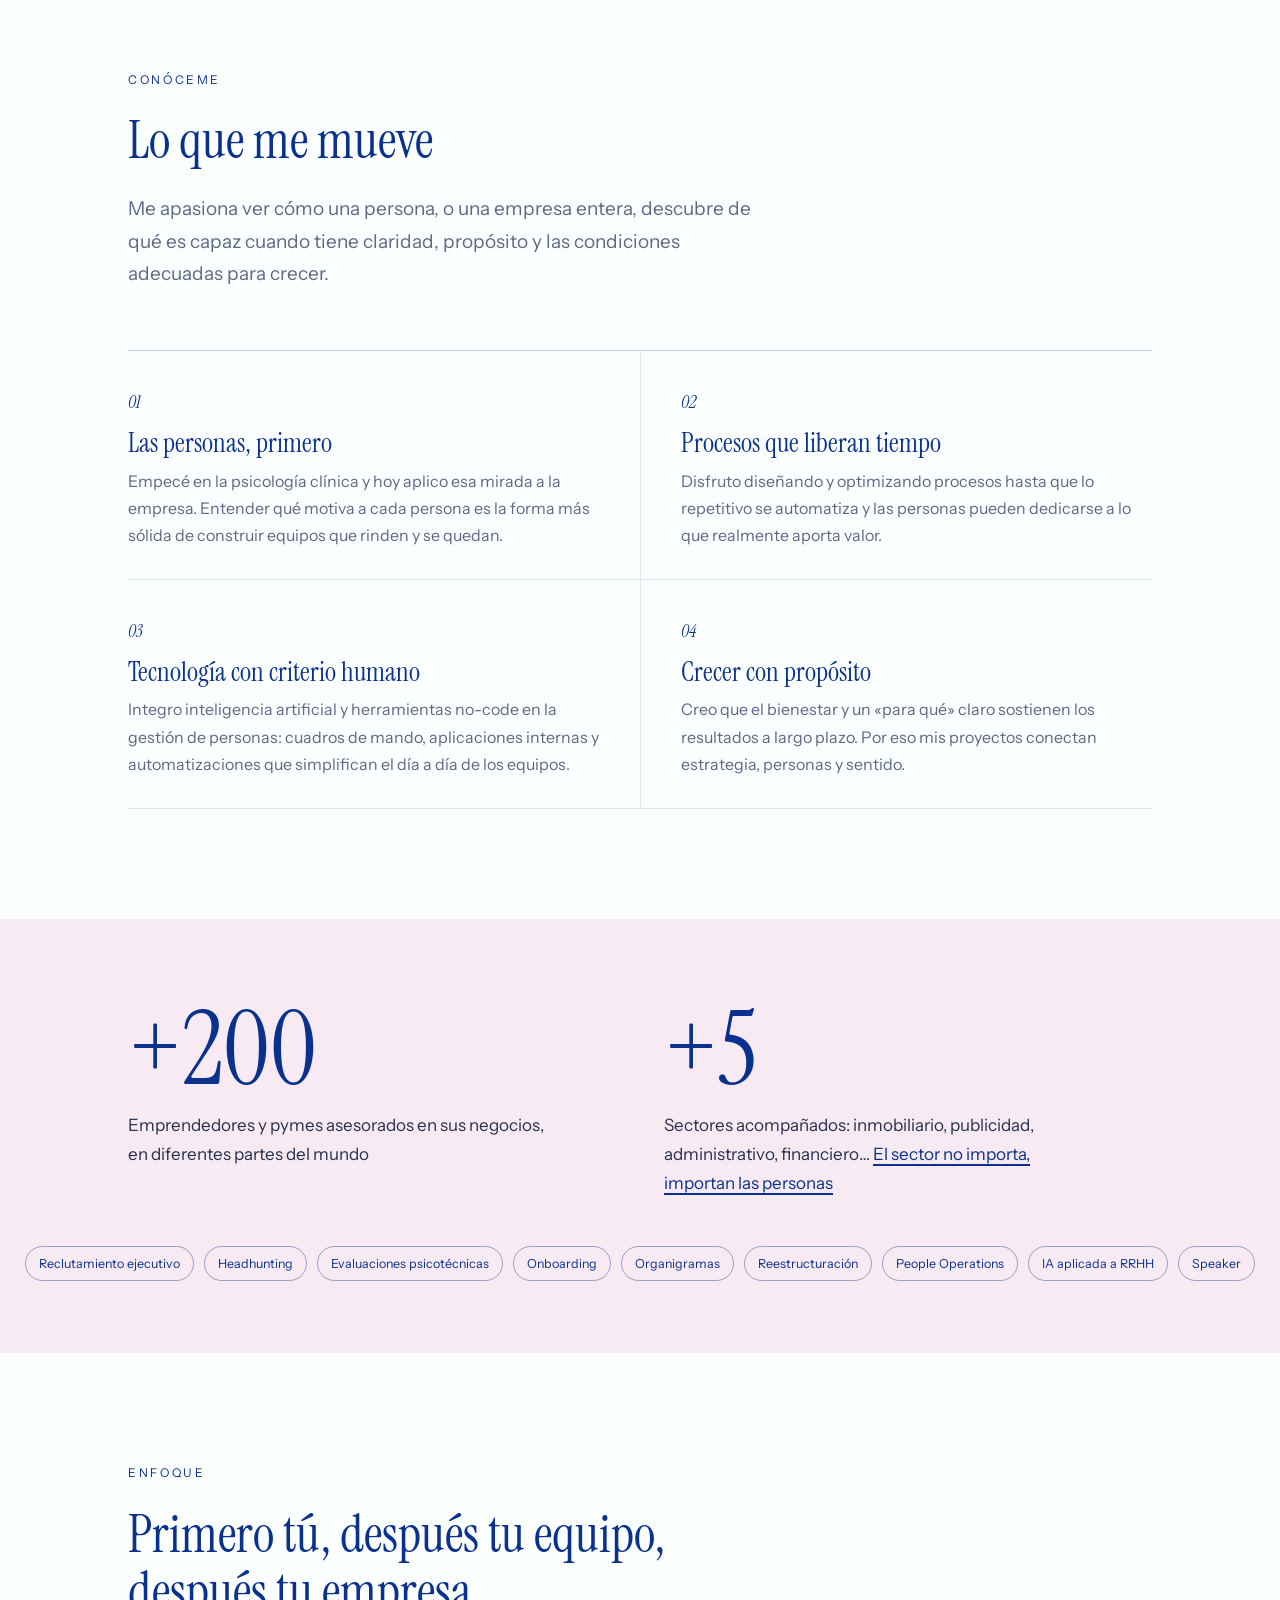
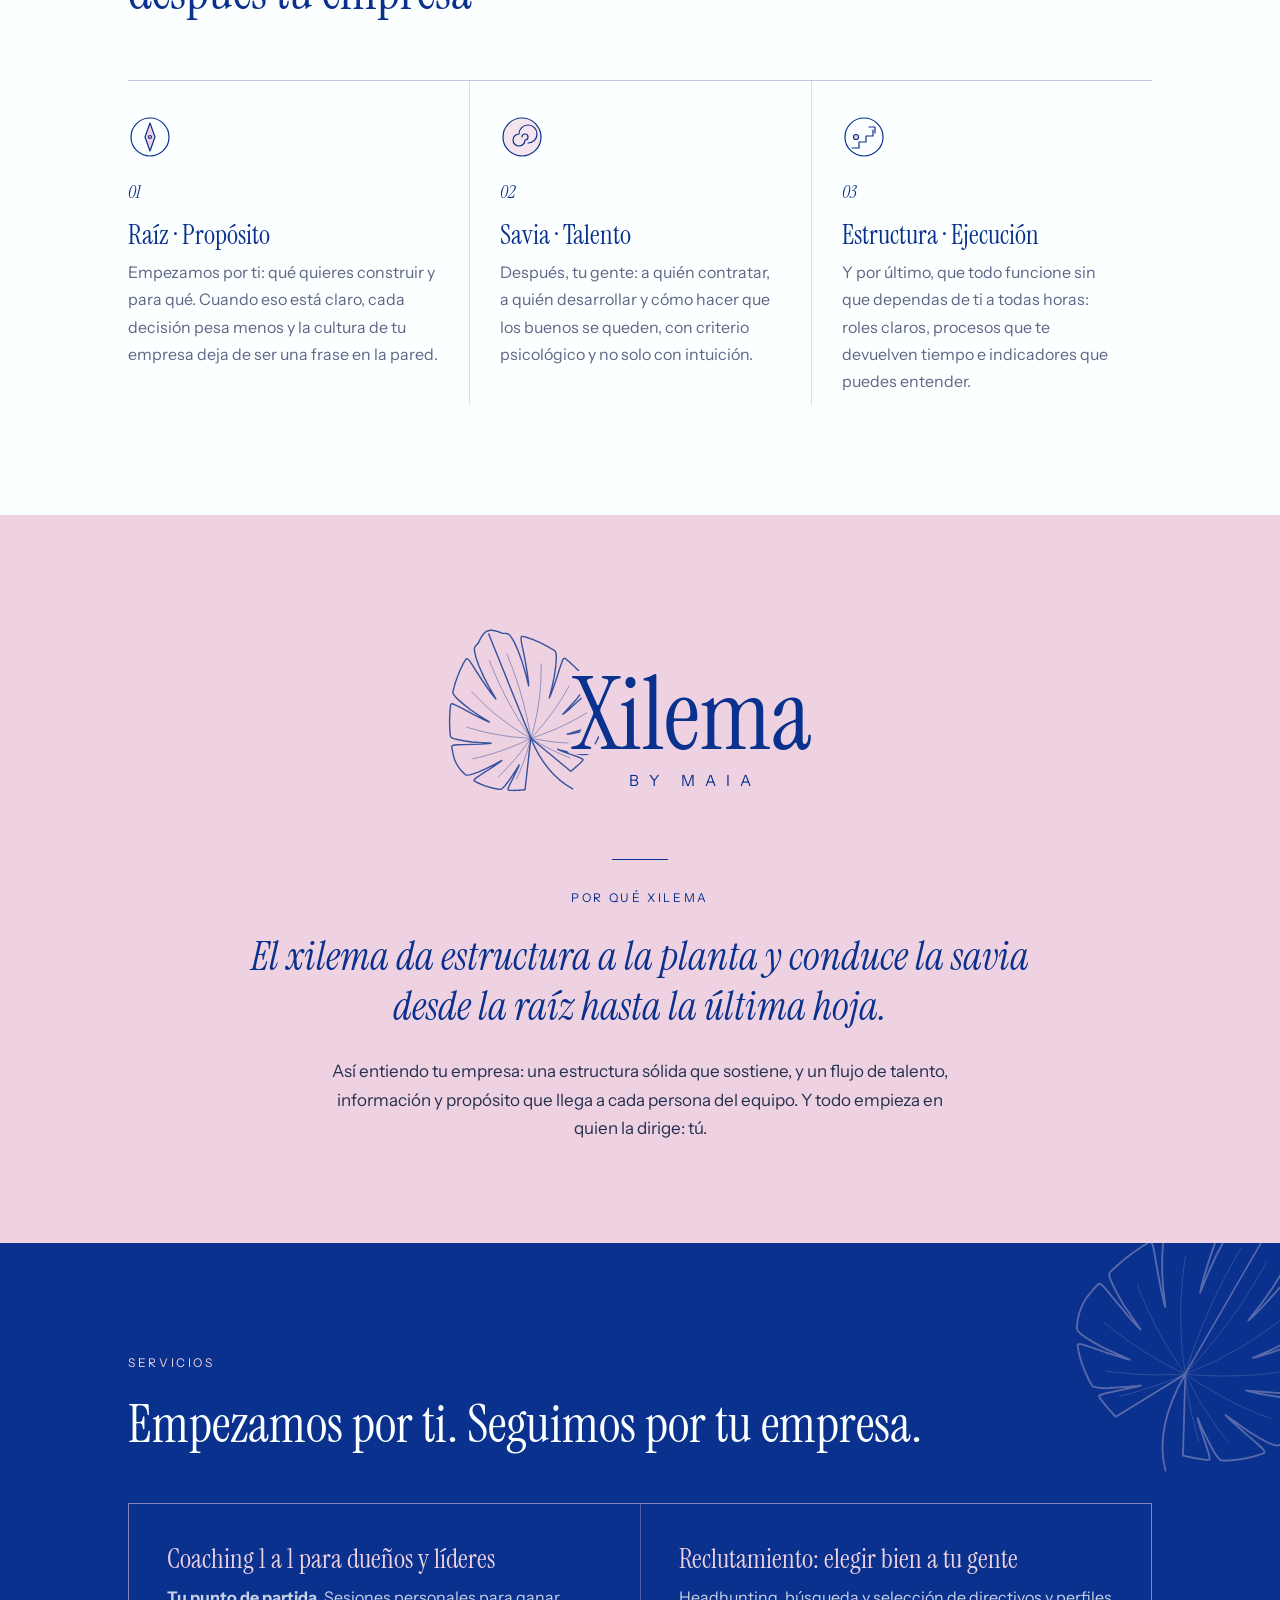
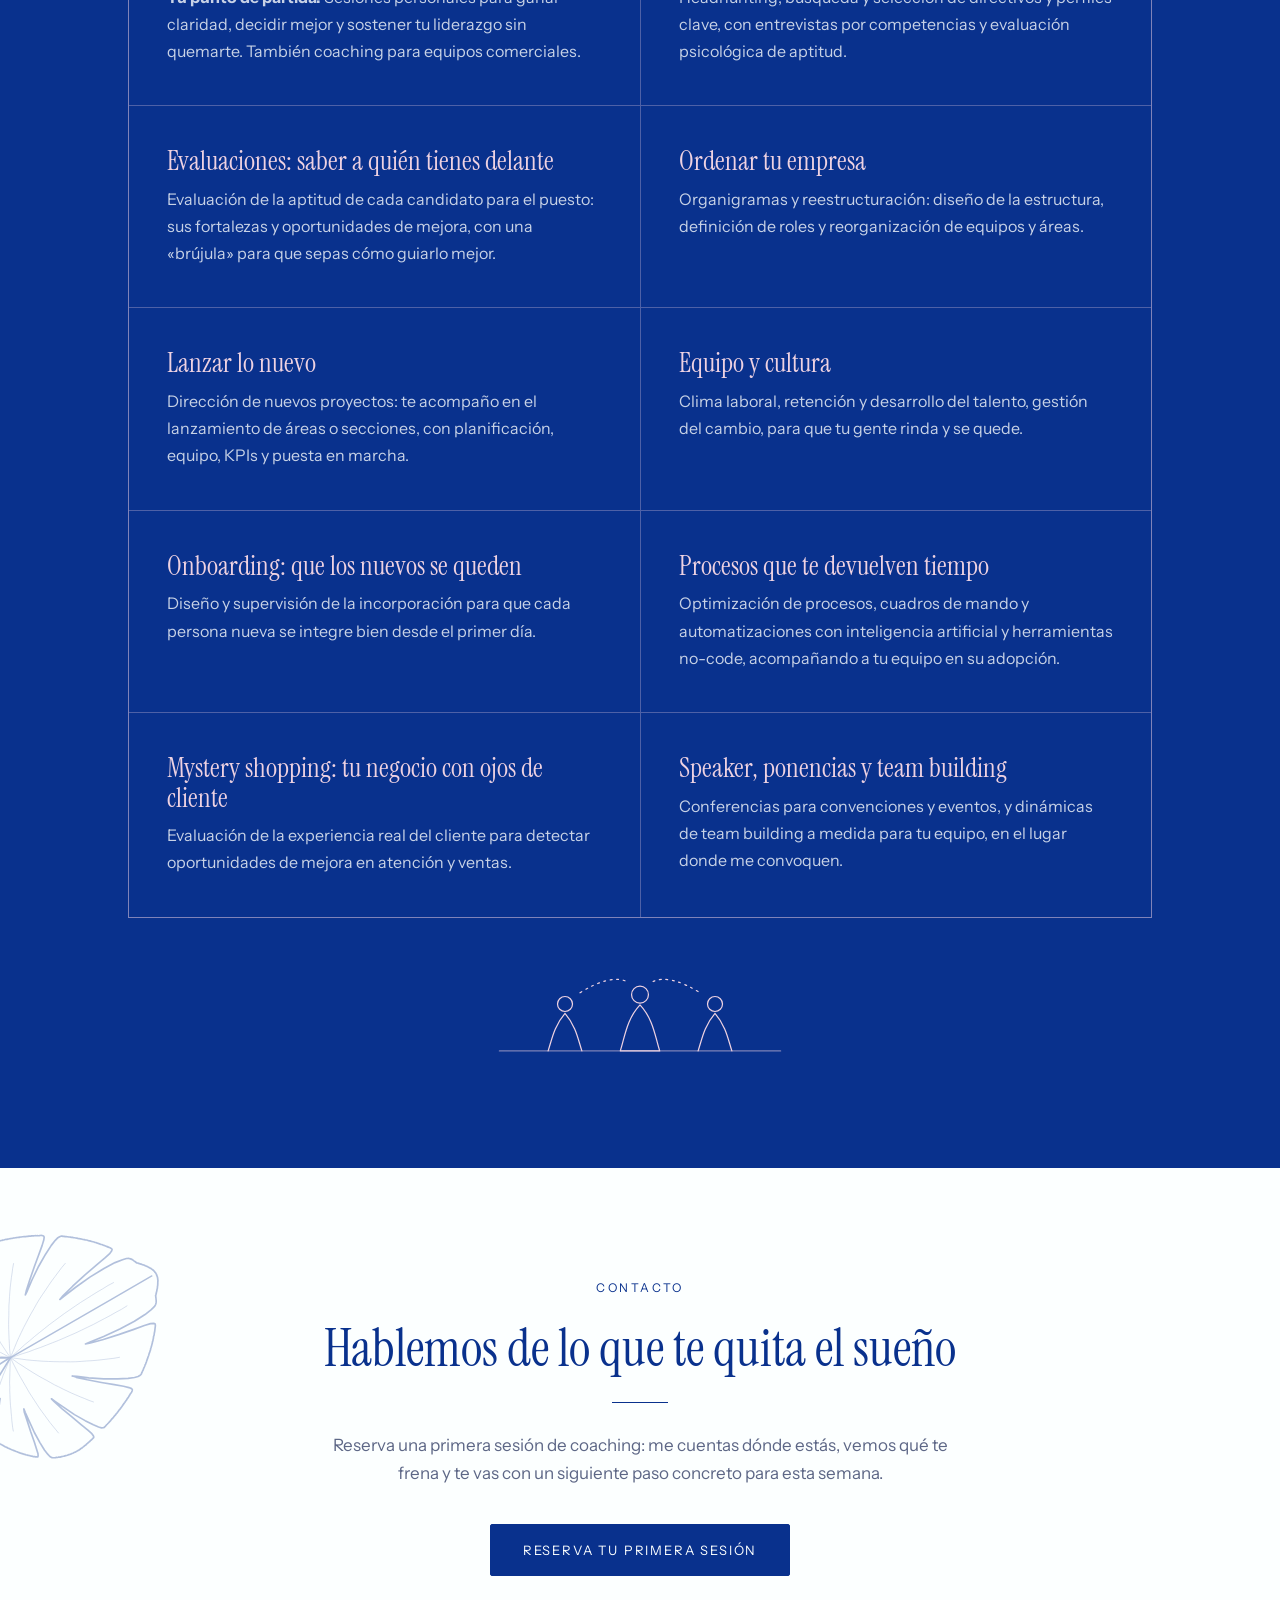
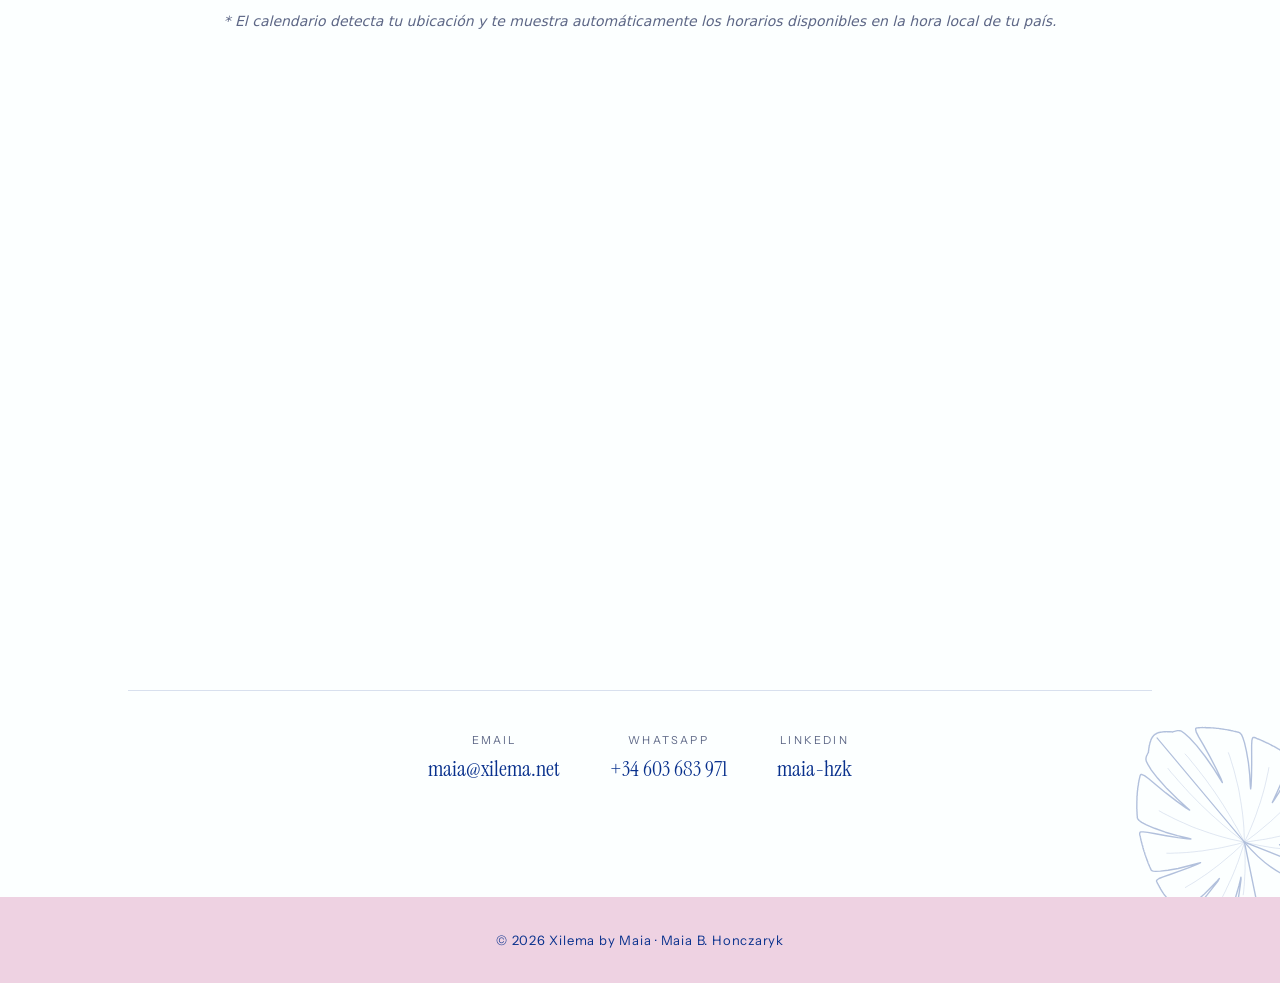
==== commit 21c4a311: "Actualizar nota sobre deteccion automatica de hora local" ====
--- a/index.html
+++ b/index.html
@@ -236,7 +236,7 @@
       <p>Reserva una primera sesión de coaching: me cuentas dónde estás, vemos qué te frena y te vas con un siguiente paso concreto para esta semana.</p>
       <a href="https://cal.com/xilemabymaia/30min" target="_blank" rel="noopener" class="btn solid">Reserva tu primera sesión</a>
     </div>
-    <p class="tz-note">* Mi disponibilidad está configurada en horario de Europa (España · Madrid). En el propio calendario puedes desplegar y elegir la zona horaria de tu país.</p>
+    <p class="tz-note">* El calendario detecta tu ubicación y te muestra automáticamente los horarios disponibles en la hora local de tu país.</p>
     <div id="cal-inline" class="cal-embed"></div>
     <div class="contact">
       <div><small>Email</small><a href="mailto:maia@xilema.net">maia@xilema.net</a></div>
